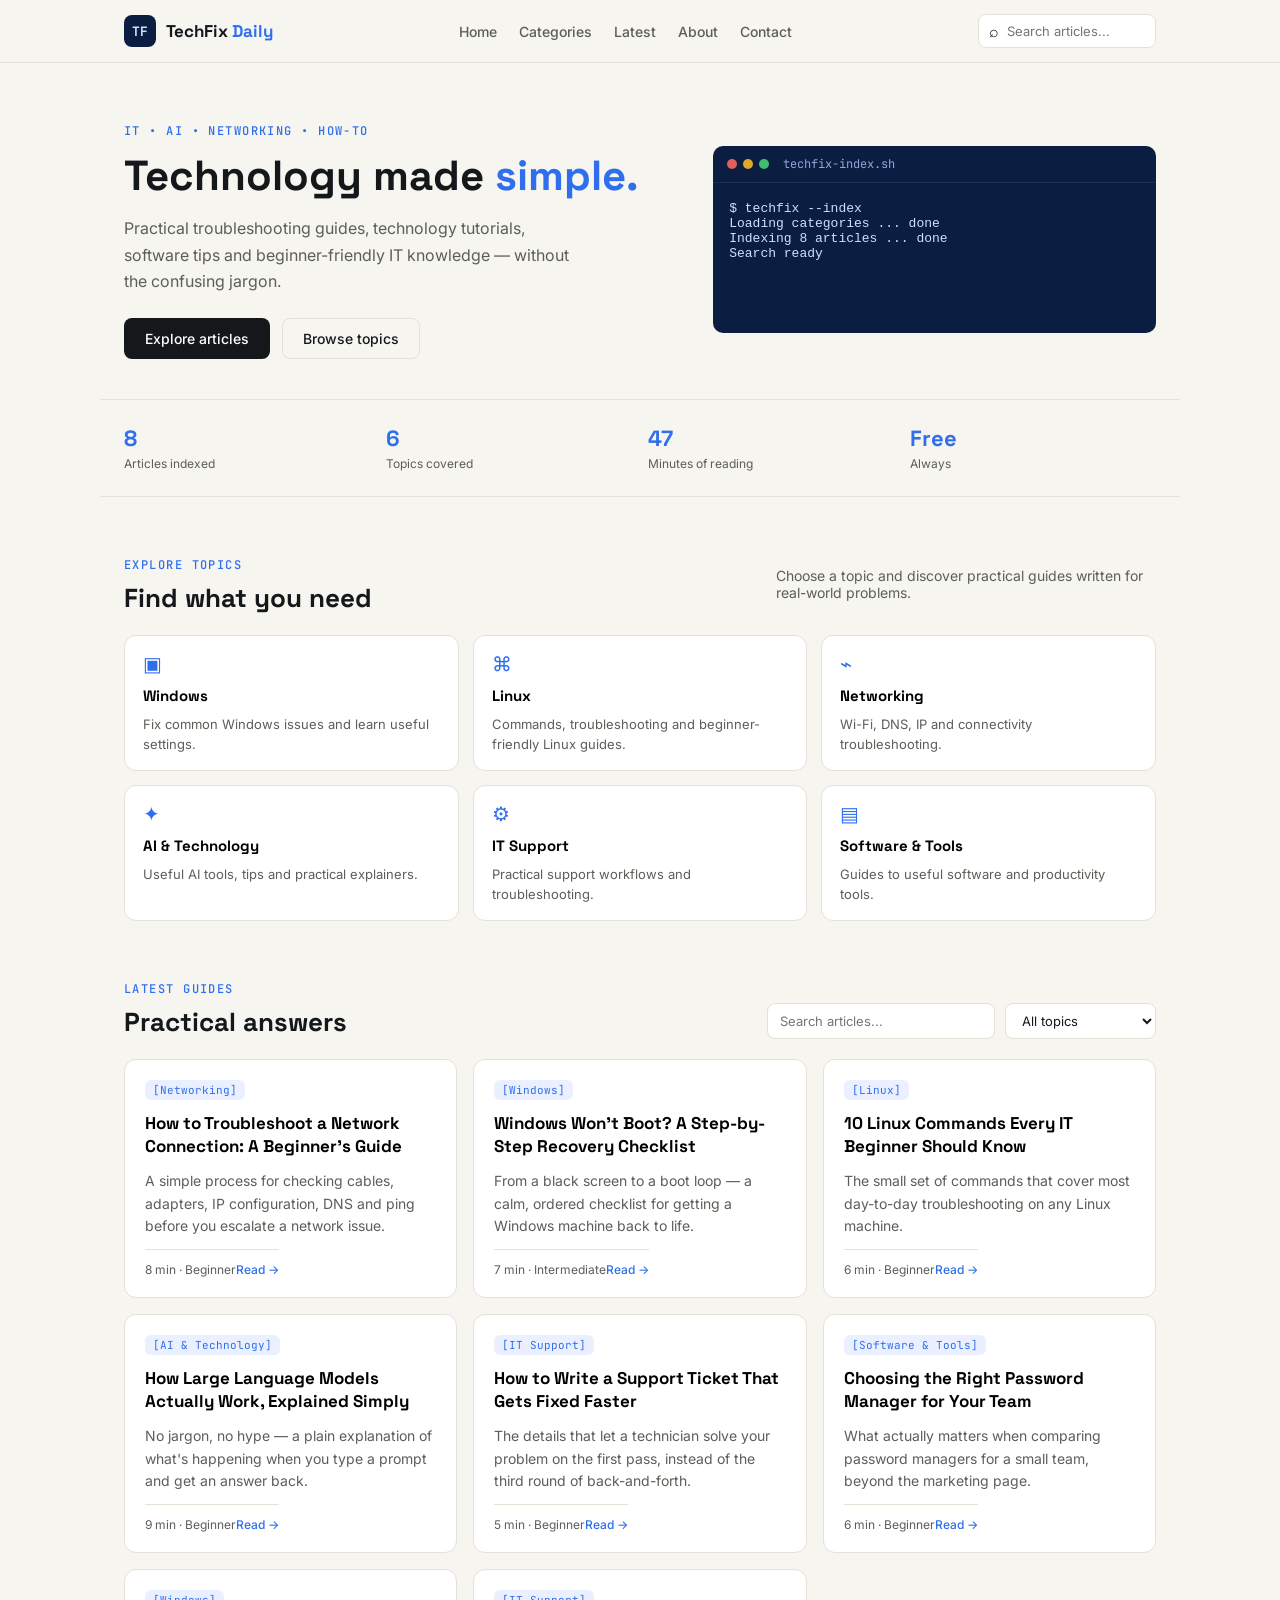
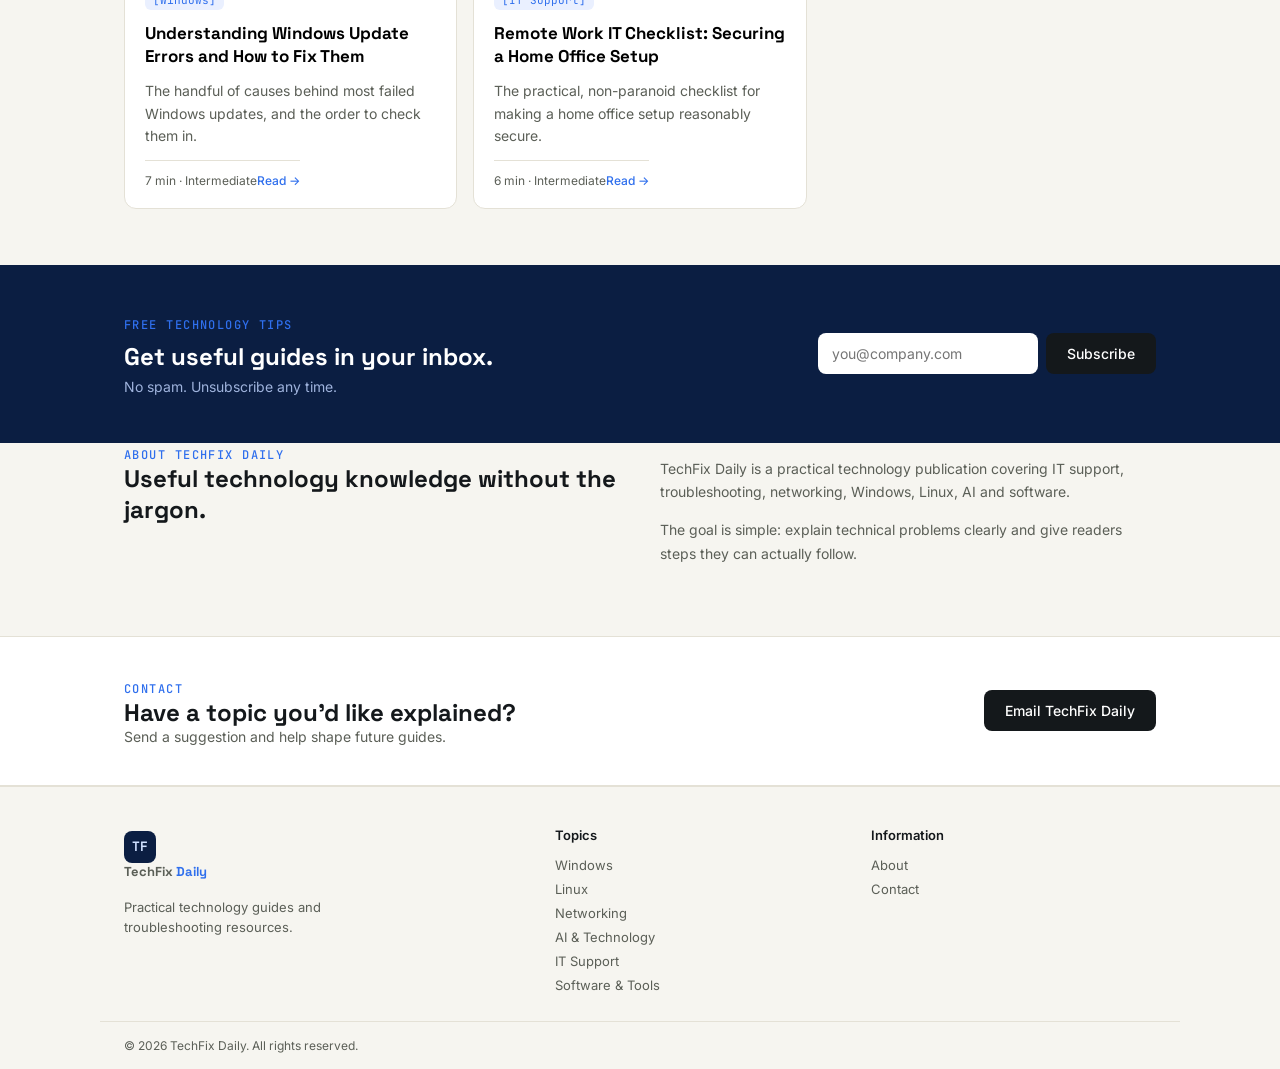
==== index.html @ d3ab6c81 "Update index.html" ====
<!DOCTYPE html>
<html lang="en">
<head>
<meta charset="UTF-8">
<meta name="viewport" content="width=device-width, initial-scale=1.0">
<meta name="description" content="Tech By Umer — practical IT troubleshooting guides, Windows, Linux, networking, AI, software and technology tutorials.">
<meta name="author" content="Umer Tech>
<title>Tech By Umer | Practical Technology Guides</title>
<link rel="preconnect" href="https://fonts.googleapis.com">
<link href="https://fonts.googleapis.com/css2?family=Space+Grotesk:wght@500;700&family=Inter:wght@400;500;600&family=JetBrains+Mono:wght@400;500&display=swap" rel="stylesheet">
<link rel="stylesheet" href="style.css">
</head>
<body>

<header class="site-header">
  <div class="container nav-wrap">
    <a class="logo" href="#" id="logoLink"><span class="logo-mark">TF</span><span>TechFix <b>Daily</b></span></a>
    <button class="menu-btn" id="menuBtn" aria-label="Open menu" aria-expanded="false">☰</button>
    <nav class="nav" id="mainNav" aria-label="Main navigation">
      <a href="#home" class="nav-link" data-target="home">Home</a>
      <a href="#categories" class="nav-link" data-target="categories">Categories</a>
      <a href="#latest" class="nav-link" data-target="latest">Latest</a>
      <a href="#about" class="nav-link" data-target="about">About</a>
      <a href="#contact" class="nav-link" data-target="contact">Contact</a>
    </nav>
    <div class="header-search">
      <span>⌕</span>
      <input type="search" id="headerSearch" placeholder="Search articles...">
    </div>
  </div>
</header>

<main id="homeView">
  <section class="hero" id="home">
    <div class="container hero-grid">
      <div>
        <span class="eyebrow">IT • AI • NETWORKING • HOW-TO</span>
        <h1>Technology made <span>simple.</span></h1>
        <p class="hero-text">Practical troubleshooting guides, technology tutorials, software tips and beginner-friendly IT knowledge — without the confusing jargon.</p>
        <div class="hero-actions">
          <a class="btn primary" href="#latest">Explore articles</a>
          <a class="btn secondary" href="#categories">Browse topics</a>
        </div>
      </div>
      <div class="terminal-card">
        <div class="terminal-top"><i></i><i></i><i></i><span>techfix-index.sh</span></div>
        <pre id="terminalLines"></pre>
      </div>
    </div>
  </section>

  <section class="stats">
    <div class="container stats-grid">
      <div><strong>8</strong><span>Articles indexed</span></div>
      <div><strong>6</strong><span>Topics covered</span></div>
      <div><strong>47</strong><span>Minutes of reading</span></div>
      <div><strong>Free</strong><span>Always</span></div>
    </div>
  </section>

  <section class="section" id="categories">
    <div class="container">
      <div class="section-head">
        <div><span class="eyebrow">EXPLORE TOPICS</span><h2>Find what you need</h2></div>
        <p>Choose a topic and discover practical guides written for real-world problems.</p>
      </div>
      <div class="category-grid" id="categoryGrid"></div>
    </div>
  </section>

  <section class="section" id="latest">
    <div class="container">
      <div class="section-head">
        <div><span class="eyebrow">LATEST GUIDES</span><h2>Practical answers</h2></div>
        <div class="filter-wrap">
          <input id="searchInput" type="search" placeholder="Search articles..." aria-label="Search articles">
          <select id="categoryFilter"><option value="All">All topics</option></select>
        </div>
      </div>
      <div id="articleGrid" class="article-grid"></div>
      <p id="noResults" class="no-results" hidden>No articles match your search.</p>
    </div>
  </section>

  <section class="newsletter">
    <div class="container newsletter-box">
      <div><span class="eyebrow">FREE TECHNOLOGY TIPS</span><h2>Get useful guides in your inbox.</h2><p>No spam. Unsubscribe any time.</p></div>
      <form id="newsletterForm">
        <input type="email" id="newsletterEmail" required placeholder="you@company.com" aria-label="Email address">
        <button class="btn primary" type="submit">Subscribe</button>
      </form>
    </div>
    <p id="newsletterMsg" class="newsletter-msg" hidden></p>
  </section>

  <section class="section about" id="about">
    <div class="container two-col">
      <div><span class="eyebrow">ABOUT TECHFIX DAILY</span><h2>Useful technology knowledge without the jargon.</h2></div>
      <div><p>TechFix Daily is a practical technology publication covering IT support, troubleshooting, networking, Windows, Linux, AI and software.</p><p>The goal is simple: explain technical problems clearly and give readers steps they can actually follow.</p></div>
    </div>
  </section>

  <section class="section contact" id="contact">
    <div class="container contact-card">
      <div><span class="eyebrow">CONTACT</span><h2>Have a topic you'd like explained?</h2><p>Send a suggestion and help shape future guides.</p></div>
      <a class="btn primary" href="mailto:hello@techfixdaily.example">Email TechFix Daily</a>
    </div>
  </section>
</main>

<main id="articleView" hidden>
  <div class="container article-container">
    <button class="back-btn" id="backBtn">← Back to all articles</button>
    <div id="articleContent"></div>
    <div class="related-block">
      <span class="eyebrow">KEEP READING</span>
      <div id="relatedGrid" class="article-grid related-grid"></div>
    </div>
  </div>
</main>

<footer>
  <div class="container footer-grid">
    <div><a class="logo" href="#"><span class="logo-mark">TF</span><span>TechFix <b>Daily</b></span></a><p>Practical technology guides and troubleshooting resources.</p></div>
    <div><h4>Topics</h4><div id="footerCategories"></div></div>
    <div><h4>Information</h4><a href="#about" class="nav-link" data-target="about">About</a><a href="#contact" class="nav-link" data-target="contact">Contact</a></div>
  </div>
  <div class="container copyright">© <span id="year"></span> TechFix Daily. All rights reserved.</div>
</footer>

<script src="articles.js"></script>
<script src="script.js"></script>
</body>
</html>
---- style.css ----
:root {
  --paper: #F6F5F0;
  --panel: #FFFFFF;
  --ink: #14181B;
  --ink-soft: #5B5F57;
  --line: #E4E1D6;
  --accent: #2F6FED;
  --accent-bg: #EAF0FF;
  --accent-deep: #0B1E42;
  --ok: #3FBE72;
}

* { box-sizing: border-box; }
body {
  margin: 0;
  background: var(--paper);
  color: var(--ink);
  font-family: 'Inter', sans-serif;
  -webkit-font-smoothing: antialiased;
}
h1, h2, h3 { font-family: 'Space Grotesk', sans-serif; font-weight: 700; margin: 0; }
a { text-decoration: none; color: inherit; }
button { font-family: inherit; }
.container { max-width: 1080px; margin: 0 auto; padding: 0 24px; }

.eyebrow {
  font-family: 'JetBrains Mono', monospace;
  font-size: 12px;
  letter-spacing: 0.12em;
  color: var(--accent);
  font-weight: 500;
}

.btn {
  display: inline-block;
  border-radius: 8px;
  padding: 11px 20px;
  font-size: 14px;
  font-weight: 500;
  cursor: pointer;
  border: 1px solid transparent;
}
.btn.primary { background: var(--ink); color: #fff; }
.btn.secondary { background: transparent; color: var(--ink); border-color: var(--line); }

/* Header */
.site-header {
  position: sticky; top: 0; z-index: 20;
  background: rgba(246,245,240,0.92);
  backdrop-filter: blur(6px);
  border-bottom: 1px solid var(--line);
}
.nav-wrap { display: flex; align-items: center; justify-content: space-between; padding: 14px 24px; gap: 20px; }
.logo { display: flex; align-items: center; gap: 10px; font-family: 'Space Grotesk', sans-serif; font-weight: 700; font-size: 17px; }
.logo-mark {
  width: 32px; height: 32px; border-radius: 8px;
  background: var(--accent-deep); color: #CFE0FF;
  display: flex; align-items: center; justify-content: center;
  font-family: 'JetBrains Mono', monospace; font-size: 13px;
}
.logo b { color: var(--accent); }
.nav { display: flex; gap: 22px; }
.nav a { font-size: 14px; color: var(--ink-soft); font-weight: 500; }
.menu-btn { display: none; background: none; border: none; font-size: 20px; cursor: pointer; }
.header-search { display: flex; align-items: center; gap: 6px; background: var(--panel); border: 1px solid var(--line); border-radius: 8px; padding: 6px 10px; }
.header-search input { border: none; outline: none; background: transparent; font-size: 13px; width: 140px; font-family: inherit; }

/* Hero */
.hero { padding: 56px 0 40px; }
.hero-grid { display: grid; grid-template-columns: 1.1fr 0.9fr; gap: 48px; align-items: center; }
.hero h1 { font-size: 42px; line-height: 1.1; margin: 14px 0 16px; }
.hero h1 span { color: var(--accent); }
.hero-text { font-size: 16px; color: var(--ink-soft); line-height: 1.65; margin-bottom: 24px; max-width: 460px; }
.hero-actions { display: flex; gap: 12px; }

.terminal-card { background: var(--accent-deep); border-radius: 10px; overflow: hidden; font-family: 'JetBrains Mono', monospace; font-size: 13px; color: #CFE0FF; }
.terminal-top { display: flex; align-items: center; gap: 6px; padding: 10px 14px; border-bottom: 1px solid rgba(255,255,255,0.08); }
.terminal-top i { width: 10px; height: 10px; border-radius: 50%; display: inline-block; }
.terminal-top i:nth-child(1) { background: #E0605A; }
.terminal-top i:nth-child(2) { background: #E0A62A; }
.terminal-top i:nth-child(3) { background: #3FBE72; }
.terminal-top span { margin-left: 8px; font-size: 12px; color: #8FA6D6; }
.terminal-card pre { margin: 0; padding: 18px 16px; min-height: 150px; white-space: pre-wrap; }

/* Stats */
.stats { padding: 0 0 56px; }
.stats-grid { display: grid; grid-template-columns: repeat(4, 1fr); gap: 16px; border-top: 1px solid var(--line); border-bottom: 1px solid var(--line); padding: 24px; }
.stats-grid strong { display: block; font-family: 'Space Grotesk', sans-serif; font-weight: 700; font-size: 22px; color: var(--accent); }
.stats-grid span { font-size: 12px; color: var(--ink-soft); }

/* Sections */
.section { padding: 0 0 56px; }
.section-head { display: flex; justify-content: space-between; align-items: flex-end; flex-wrap: wrap; gap: 16px; margin-bottom: 20px; }
.section-head h2 { font-size: 26px; margin-top: 8px; }
.section-head p { color: var(--ink-soft); font-size: 14px; max-width: 380px; }

/* Categories */
.category-grid { display: grid; grid-template-columns: repeat(3, 1fr); gap: 14px; }
.category {
  text-align: left; background: var(--panel); border: 1px solid var(--line); border-radius: 12px;
  padding: 16px 18px; cursor: pointer; display: flex; flex-direction: column; gap: 10px;
  transition: border-color .15s ease, background .15s ease;
}
.category > span { font-size: 20px; color: var(--accent); }
.category h3 { font-size: 15px; }
.category p { font-size: 13px; color: var(--ink-soft); line-height: 1.5; margin: 0; }
.category.active { background: var(--accent-bg); border-color: var(--accent); }

/* Filter bar */
.filter-wrap { display: flex; gap: 10px; flex-wrap: wrap; }
.filter-wrap input, .filter-wrap select {
  border: 1px solid var(--line); border-radius: 8px; padding: 8px 12px; font-size: 13px;
  background: var(--panel); color: var(--ink); font-family: inherit;
}

/* Article grid + card */
.article-grid { display: grid; grid-template-columns: repeat(3, 1fr); gap: 16px; }
.article-card {
  text-align: left; background: var(--panel); border: 1px solid var(--line); border-radius: 12px;
  padding: 20px; cursor: pointer; display: flex; flex-direction: column; gap: 12px; height: 100%;
}
.article-card .tag {
  font-family: 'JetBrains Mono', monospace; font-size: 11px; color: var(--accent);
  background: var(--accent-bg); padding: 3px 8px; border-radius: 6px; width: fit-content;
}
.article-card h3 { font-size: 17px; line-height: 1.35; }
.article-card p { font-size: 14px; color: var(--ink-soft); line-height: 1.6; margin: 0; flex-grow: 1; }
.article-meta {
  display: flex; align-items: center; justify-content: space-between; font-size: 12px;
  color: var(--ink-soft); border-top: 1px solid var(--line); padding-top: 12px;
}
.article-card .read-link { color: var(--accent); font-weight: 500; }
.no-results { color: var(--ink-soft); font-size: 14px; padding: 24px 0; }

/* Newsletter */
.newsletter { background: var(--accent-deep); padding: 48px 24px; }
.newsletter-box { display: flex; justify-content: space-between; align-items: center; flex-wrap: wrap; gap: 24px; max-width: 1080px; margin: 0 auto; }
.newsletter-box h2 { color: #fff; font-size: 24px; margin: 8px 0 6px; }
.newsletter-box p { color: #9FB3DC; font-size: 14px; margin: 0; }
.newsletter-box form { display: flex; gap: 8px; }
.newsletter-box input { border: none; border-radius: 8px; padding: 11px 14px; font-size: 14px; width: 220px; font-family: inherit; }
.newsletter-msg { max-width: 1080px; margin: 12px auto 0; padding: 0 24px; color: #9FE1CB; font-size: 12px; text-align: right; }

/* About / contact */
.two-col { display: grid; grid-template-columns: 1fr 1fr; gap: 40px; }
.two-col p { font-size: 14px; color: var(--ink-soft); line-height: 1.7; }
.contact { background: var(--panel); border-top: 1px solid var(--line); border-bottom: 1px solid var(--line); padding: 40px 0; }
.contact-card { display: flex; justify-content: space-between; align-items: center; flex-wrap: wrap; gap: 20px; }
.contact-card p { font-size: 14px; color: var(--ink-soft); margin: 0; }

/* Article detail view */
.article-container { max-width: 760px; padding: 40px 24px 80px; }
.back-btn { background: none; border: none; cursor: pointer; color: var(--ink-soft); font-size: 13px; margin-bottom: 24px; }
#articleContent h1 { font-size: 32px; line-height: 1.25; margin: 16px 0 12px; }
.detail-meta { margin-bottom: 32px; padding-bottom: 24px; border-bottom: 1px solid var(--line); border-top: none; justify-content: flex-start; }
.body-section { margin-bottom: 26px; }
.body-section h2 { font-size: 19px; margin-bottom: 10px; }
.body-section p { font-size: 15.5px; line-height: 1.75; color: #2C302B; margin: 0; }
.related-block { margin-top: 40px; padding-top: 24px; border-top: 1px solid var(--line); }
.related-grid { margin-top: 14px; grid-template-columns: 1fr 1fr; }

/* Footer */
footer { border-top: 1px solid var(--line); }
.footer-grid { display: grid; grid-template-columns: 1.4fr 1fr 1fr; gap: 32px; padding: 40px 24px 24px; }
.footer-grid h4 { font-size: 13px; font-weight: 600; margin: 0 0 10px; }
.footer-grid p { font-size: 13px; color: var(--ink-soft); max-width: 260px; line-height: 1.6; }
.footer-grid > div { display: flex; flex-direction: column; }
.footer-grid a { display: block; font-size: 13px; color: var(--ink-soft); padding: 4px 0; }
.copyright { padding: 16px 24px; border-top: 1px solid var(--line); font-size: 12px; color: var(--ink-soft); }

/* Mobile */
@media (max-width: 760px) {
  .menu-btn { display: block; }
  .header-search { display: none; }
  .nav { display: none; flex-direction: column; gap: 0; position: absolute; top: 100%; left: 0; right: 0; background: var(--panel); border-bottom: 1px solid var(--line); padding: 10px 24px; }
  .nav.open { display: flex; }
  .nav a { padding: 10px 0; border-bottom: 1px solid var(--line); }
  .hero-grid { grid-template-columns: 1fr; }
  .stats-grid { grid-template-columns: repeat(2, 1fr); }
  .category-grid { grid-template-columns: 1fr; }
  .article-grid { grid-template-columns: 1fr; }
  .related-grid { grid-template-columns: 1fr; }
  .two-col { grid-template-columns: 1fr; }
  .footer-grid { grid-template-columns: 1fr; }
}
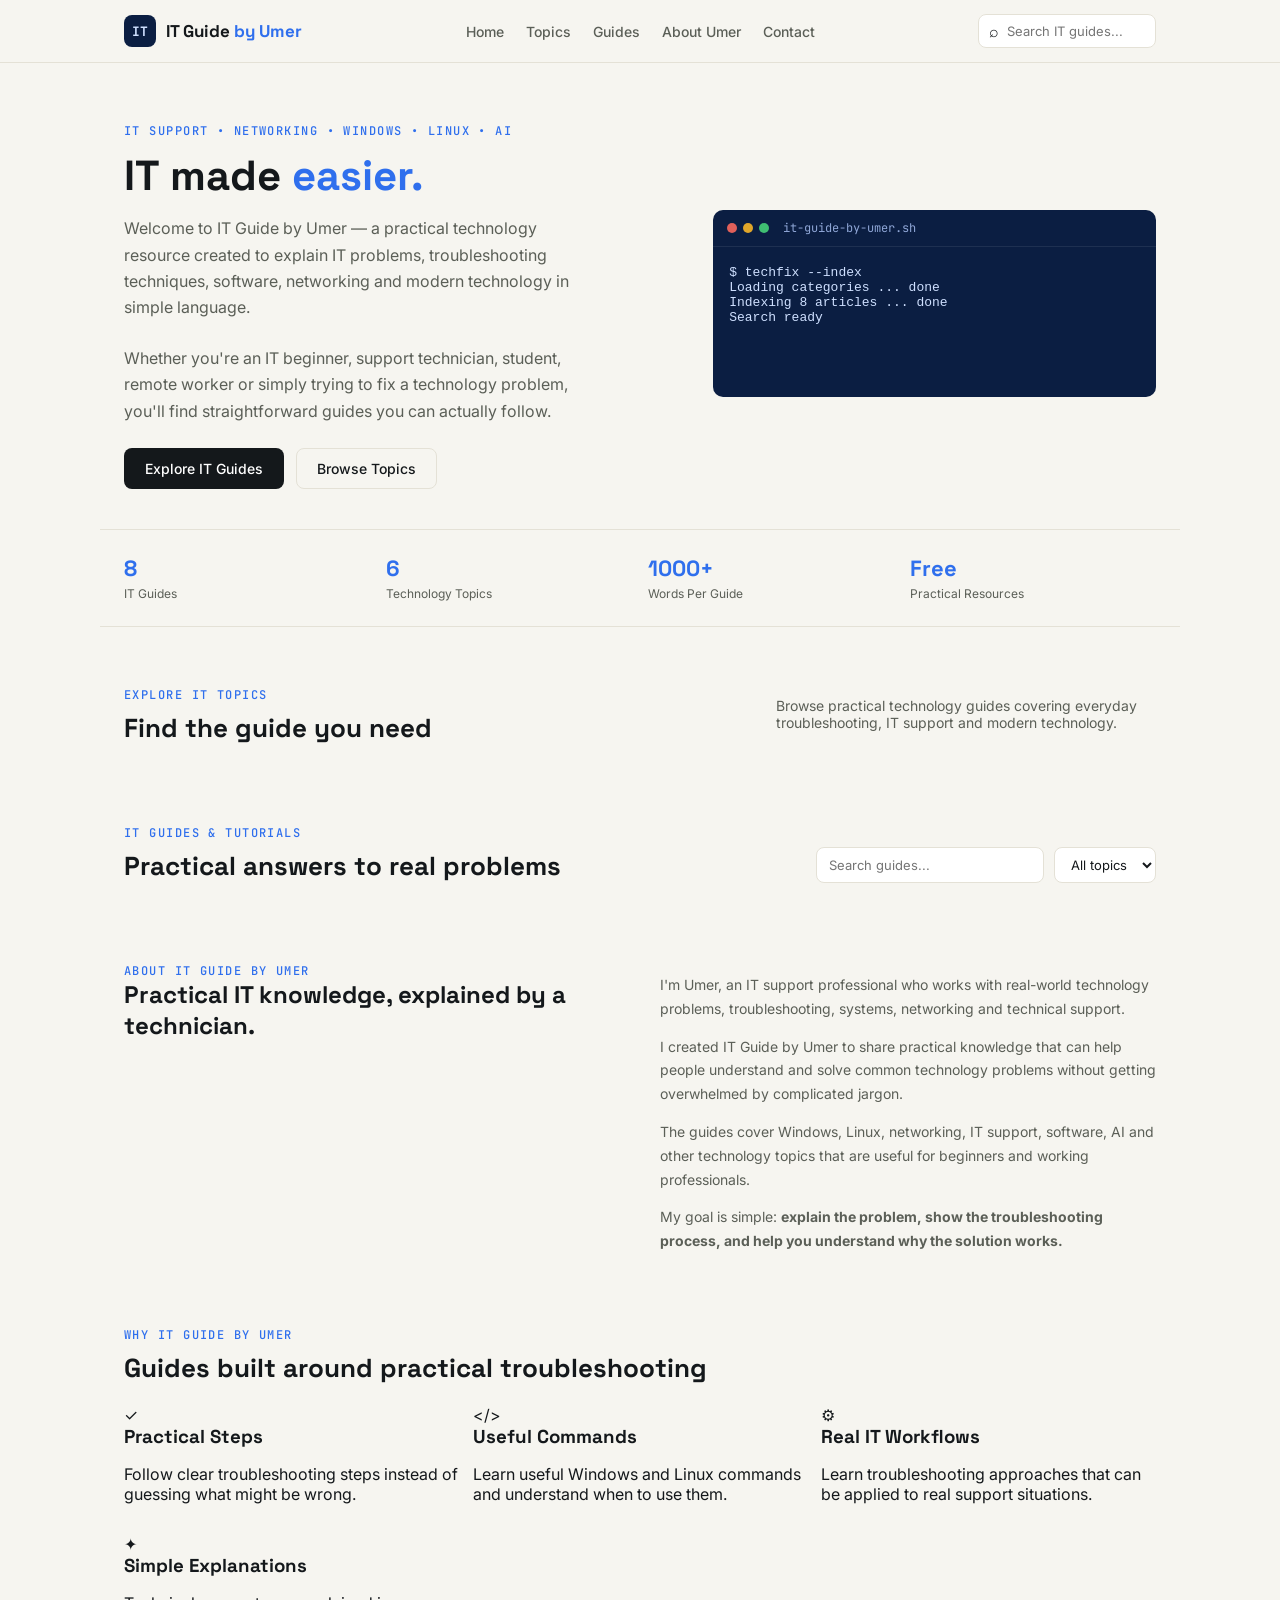
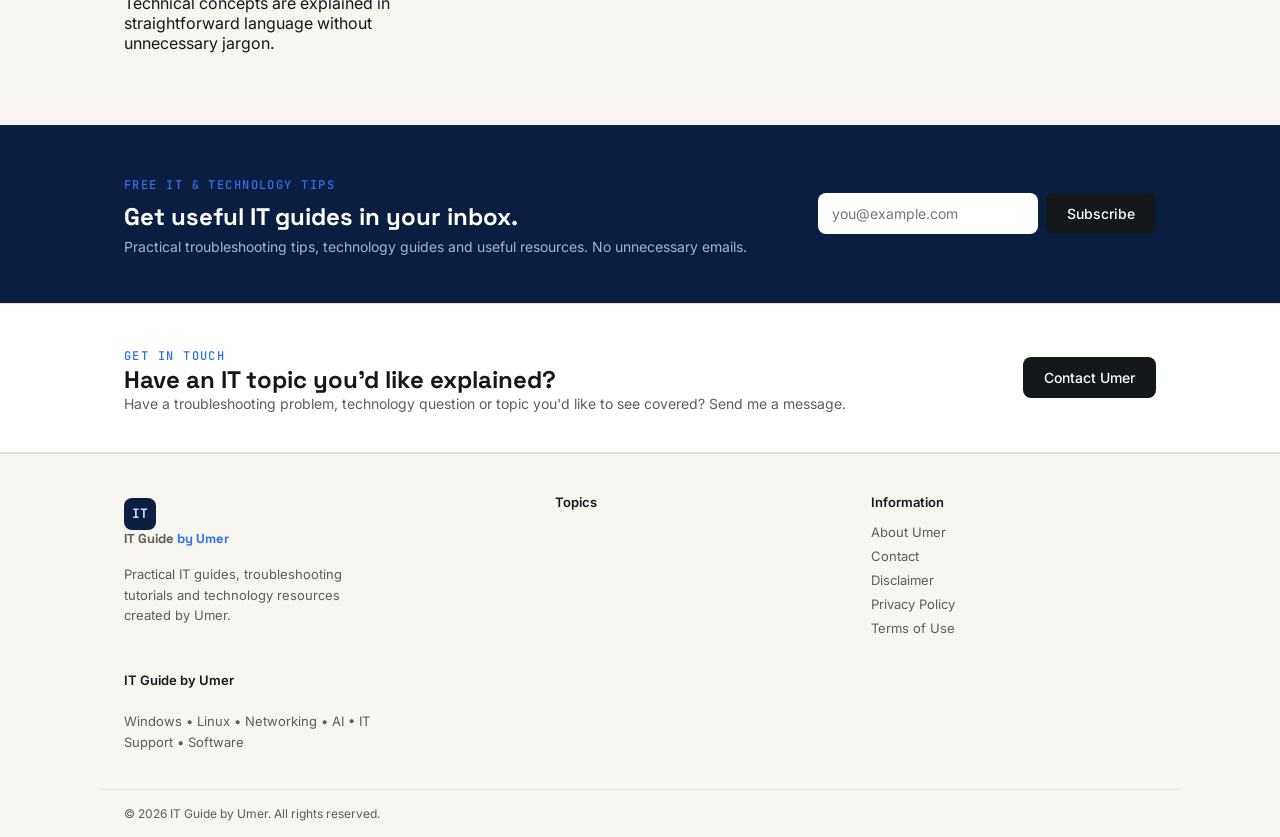
==== commit c3220382: "Update index.html" ====
--- a/index.html
+++ b/index.html
@@ -1,134 +1,809 @@
 <!DOCTYPE html>
 <html lang="en">
 <head>
-<meta charset="UTF-8">
-<meta name="viewport" content="width=device-width, initial-scale=1.0">
-<meta name="description" content="Tech By Umer — practical IT troubleshooting guides, Windows, Linux, networking, AI, software and technology tutorials.">
-<meta name="author" content="Umer Tech>
-<title>Tech By Umer | Practical Technology Guides</title>
-<link rel="preconnect" href="https://fonts.googleapis.com">
-<link href="https://fonts.googleapis.com/css2?family=Space+Grotesk:wght@500;700&family=Inter:wght@400;500;600&family=JetBrains+Mono:wght@400;500&display=swap" rel="stylesheet">
-<link rel="stylesheet" href="style.css">
+  <meta charset="UTF-8">
+  <meta name="viewport" content="width=device-width, initial-scale=1.0">
+
+  <meta
+    name="description"
+    content="IT Guide by Umer — practical IT troubleshooting guides, Windows, Linux, networking, AI, software and technology tutorials explained simply."
+  >
+
+  <meta
+    name="keywords"
+    content="IT support, Windows troubleshooting, Linux guides, networking, DNS, Wi-Fi, AI, technology, software tutorials, IT guides"
+  >
+
+  <meta name="author" content="Umer">
+
+  <meta name="robots" content="index, follow">
+
+  <meta property="og:title" content="IT Guide by Umer | Practical IT & Technology Guides">
+  <meta
+    property="og:description"
+    content="Practical IT troubleshooting, technology tutorials, networking guides, Windows, Linux and AI explained simply."
+  >
+  <meta property="og:type" content="website">
+
+  <title>IT Guide by Umer | Practical IT & Technology Guides</title>
+
+  <!-- Google Fonts -->
+  <link rel="preconnect" href="https://fonts.googleapis.com">
+  <link rel="preconnect" href="https://fonts.gstatic.com" crossorigin>
+
+  <link
+    href="https://fonts.googleapis.com/css2?family=Space+Grotesk:wght@500;600;700&family=Inter:wght@400;500;600;700&family=JetBrains+Mono:wght@400;500&display=swap"
+    rel="stylesheet"
+  >
+
+  <!-- Main stylesheet -->
+  <link rel="stylesheet" href="style.css">
 </head>
+
 <body>
 
-<header class="site-header">
-  <div class="container nav-wrap">
-    <a class="logo" href="#" id="logoLink"><span class="logo-mark">TF</span><span>TechFix <b>Daily</b></span></a>
-    <button class="menu-btn" id="menuBtn" aria-label="Open menu" aria-expanded="false">☰</button>
-    <nav class="nav" id="mainNav" aria-label="Main navigation">
-      <a href="#home" class="nav-link" data-target="home">Home</a>
-      <a href="#categories" class="nav-link" data-target="categories">Categories</a>
-      <a href="#latest" class="nav-link" data-target="latest">Latest</a>
-      <a href="#about" class="nav-link" data-target="about">About</a>
-      <a href="#contact" class="nav-link" data-target="contact">Contact</a>
-    </nav>
-    <div class="header-search">
-      <span>⌕</span>
-      <input type="search" id="headerSearch" placeholder="Search articles...">
+  <!-- ==============================
+       HEADER
+  =============================== -->
+
+  <header class="site-header">
+
+    <div class="container nav-wrap">
+
+      <a
+        class="logo"
+        href="#home"
+        id="logoLink"
+        aria-label="IT Guide by Umer Home"
+      >
+        <span class="logo-mark">IT</span>
+
+        <span>
+          IT Guide <b>by Umer</b>
+        </span>
+      </a>
+
+      <button
+        class="menu-btn"
+        id="menuBtn"
+        type="button"
+        aria-label="Open navigation menu"
+        aria-expanded="false"
+      >
+        ☰
+      </button>
+
+      <nav
+        class="nav"
+        id="mainNav"
+        aria-label="Main navigation"
+      >
+
+        <a
+          href="#home"
+          class="nav-link"
+          data-target="home"
+        >
+          Home
+        </a>
+
+        <a
+          href="#categories"
+          class="nav-link"
+          data-target="categories"
+        >
+          Topics
+        </a>
+
+        <a
+          href="#latest"
+          class="nav-link"
+          data-target="latest"
+        >
+          Guides
+        </a>
+
+        <a
+          href="#about"
+          class="nav-link"
+          data-target="about"
+        >
+          About Umer
+        </a>
+
+        <a
+          href="#contact"
+          class="nav-link"
+          data-target="contact"
+        >
+          Contact
+        </a>
+
+      </nav>
+
+      <div class="header-search">
+
+        <span aria-hidden="true">⌕</span>
+
+        <input
+          type="search"
+          id="headerSearch"
+          placeholder="Search IT guides..."
+          aria-label="Search IT guides"
+        >
+
+      </div>
+
     </div>
-  </div>
-</header>
-
-<main id="homeView">
-  <section class="hero" id="home">
-    <div class="container hero-grid">
+
+  </header>
+
+
+  <!-- ==============================
+       MAIN WEBSITE
+  =============================== -->
+
+  <main id="homeView">
+
+    <!-- HERO -->
+
+    <section
+      class="hero"
+      id="home"
+    >
+
+      <div class="container hero-grid">
+
+        <div class="hero-content">
+
+          <span class="eyebrow">
+            IT SUPPORT • NETWORKING • WINDOWS • LINUX • AI
+          </span>
+
+          <h1>
+            IT made
+            <span>easier.</span>
+          </h1>
+
+          <p class="hero-text">
+            Welcome to IT Guide by Umer — a practical technology resource
+            created to explain IT problems, troubleshooting techniques,
+            software, networking and modern technology in simple language.
+          </p>
+
+          <p class="hero-text">
+            Whether you're an IT beginner, support technician, student,
+            remote worker or simply trying to fix a technology problem,
+            you'll find straightforward guides you can actually follow.
+          </p>
+
+          <div class="hero-actions">
+
+            <a
+              class="btn primary"
+              href="#latest"
+            >
+              Explore IT Guides
+            </a>
+
+            <a
+              class="btn secondary"
+              href="#categories"
+            >
+              Browse Topics
+            </a>
+
+          </div>
+
+        </div>
+
+
+        <!-- TERMINAL CARD -->
+
+        <div class="terminal-card">
+
+          <div class="terminal-top">
+
+            <i></i>
+            <i></i>
+            <i></i>
+
+            <span>it-guide-by-umer.sh</span>
+
+          </div>
+
+          <pre id="terminalLines"></pre>
+
+        </div>
+
+      </div>
+
+    </section>
+
+
+    <!-- ==============================
+         STATS
+    =============================== -->
+
+    <section class="stats">
+
+      <div class="container stats-grid">
+
+        <div>
+          <strong id="articleCount">8</strong>
+          <span>IT Guides</span>
+        </div>
+
+        <div>
+          <strong>6</strong>
+          <span>Technology Topics</span>
+        </div>
+
+        <div>
+          <strong>1000+</strong>
+          <span>Words Per Guide</span>
+        </div>
+
+        <div>
+          <strong>Free</strong>
+          <span>Practical Resources</span>
+        </div>
+
+      </div>
+
+    </section>
+
+
+    <!-- ==============================
+         CATEGORIES
+    =============================== -->
+
+    <section
+      class="section"
+      id="categories"
+    >
+
+      <div class="container">
+
+        <div class="section-head">
+
+          <div>
+
+            <span class="eyebrow">
+              EXPLORE IT TOPICS
+            </span>
+
+            <h2>
+              Find the guide you need
+            </h2>
+
+          </div>
+
+          <p>
+            Browse practical technology guides covering everyday
+            troubleshooting, IT support and modern technology.
+          </p>
+
+        </div>
+
+        <div
+          class="category-grid"
+          id="categoryGrid"
+        ></div>
+
+      </div>
+
+    </section>
+
+
+    <!-- ==============================
+         LATEST GUIDES
+    =============================== -->
+
+    <section
+      class="section"
+      id="latest"
+    >
+
+      <div class="container">
+
+        <div class="section-head">
+
+          <div>
+
+            <span class="eyebrow">
+              IT GUIDES & TUTORIALS
+            </span>
+
+            <h2>
+              Practical answers to real problems
+            </h2>
+
+          </div>
+
+
+          <div class="filter-wrap">
+
+            <input
+              id="searchInput"
+              type="search"
+              placeholder="Search guides..."
+              aria-label="Search guides"
+            >
+
+            <select
+              id="categoryFilter"
+              aria-label="Filter by topic"
+            >
+
+              <option value="All">
+                All topics
+              </option>
+
+            </select>
+
+          </div>
+
+        </div>
+
+
+        <div
+          id="articleGrid"
+          class="article-grid"
+        ></div>
+
+
+        <p
+          id="noResults"
+          class="no-results"
+          hidden
+        >
+          No guides match your search. Try another keyword or topic.
+        </p>
+
+      </div>
+
+    </section>
+
+
+    <!-- ==============================
+         ABOUT THE AUTHOR
+    =============================== -->
+
+    <section
+      class="section about"
+      id="about"
+    >
+
+      <div class="container two-col">
+
+        <div>
+
+          <span class="eyebrow">
+            ABOUT IT GUIDE BY UMER
+          </span>
+
+          <h2>
+            Practical IT knowledge, explained by a technician.
+          </h2>
+
+        </div>
+
+
+        <div>
+
+          <p>
+            I'm Umer, an IT support professional who works with
+            real-world technology problems, troubleshooting,
+            systems, networking and technical support.
+          </p>
+
+          <p>
+            I created IT Guide by Umer to share practical knowledge
+            that can help people understand and solve common technology
+            problems without getting overwhelmed by complicated jargon.
+          </p>
+
+          <p>
+            The guides cover Windows, Linux, networking, IT support,
+            software, AI and other technology topics that are useful
+            for beginners and working professionals.
+          </p>
+
+          <p>
+            My goal is simple:
+            <strong>
+              explain the problem, show the troubleshooting process,
+              and help you understand why the solution works.
+            </strong>
+          </p>
+
+        </div>
+
+      </div>
+
+    </section>
+
+
+    <!-- ==============================
+         WHY THIS WEBSITE
+    =============================== -->
+
+    <section class="section">
+
+      <div class="container">
+
+        <div class="section-head">
+
+          <div>
+
+            <span class="eyebrow">
+              WHY IT GUIDE BY UMER
+            </span>
+
+            <h2>
+              Guides built around practical troubleshooting
+            </h2>
+
+          </div>
+
+        </div>
+
+
+        <div class="category-grid">
+
+          <article class="category-card">
+
+            <div class="category-icon">
+              ✓
+            </div>
+
+            <h3>
+              Practical Steps
+            </h3>
+
+            <p>
+              Follow clear troubleshooting steps instead of
+              guessing what might be wrong.
+            </p>
+
+          </article>
+
+
+          <article class="category-card">
+
+            <div class="category-icon">
+              &lt;/&gt;
+            </div>
+
+            <h3>
+              Useful Commands
+            </h3>
+
+            <p>
+              Learn useful Windows and Linux commands and
+              understand when to use them.
+            </p>
+
+          </article>
+
+
+          <article class="category-card">
+
+            <div class="category-icon">
+              ⚙
+            </div>
+
+            <h3>
+              Real IT Workflows
+            </h3>
+
+            <p>
+              Learn troubleshooting approaches that can be
+              applied to real support situations.
+            </p>
+
+          </article>
+
+
+          <article class="category-card">
+
+            <div class="category-icon">
+              ✦
+            </div>
+
+            <h3>
+              Simple Explanations
+            </h3>
+
+            <p>
+              Technical concepts are explained in straightforward
+              language without unnecessary jargon.
+            </p>
+
+          </article>
+
+        </div>
+
+      </div>
+
+    </section>
+
+
+    <!-- ==============================
+         NEWSLETTER
+    =============================== -->
+
+    <section class="newsletter">
+
+      <div class="container newsletter-box">
+
+        <div>
+
+          <span class="eyebrow">
+            FREE IT & TECHNOLOGY TIPS
+          </span>
+
+          <h2>
+            Get useful IT guides in your inbox.
+          </h2>
+
+          <p>
+            Practical troubleshooting tips, technology guides
+            and useful resources. No unnecessary emails.
+          </p>
+
+        </div>
+
+
+        <form id="newsletterForm">
+
+          <input
+            type="email"
+            id="newsletterEmail"
+            required
+            placeholder="you@example.com"
+            aria-label="Email address"
+          >
+
+          <button
+            class="btn primary"
+            type="submit"
+          >
+            Subscribe
+          </button>
+
+        </form>
+
+      </div>
+
+
+      <p
+        id="newsletterMsg"
+        class="newsletter-msg"
+        hidden
+      ></p>
+
+    </section>
+
+
+    <!-- ==============================
+         CONTACT
+    =============================== -->
+
+    <section
+      class="section contact"
+      id="contact"
+    >
+
+      <div class="container contact-card">
+
+        <div>
+
+          <span class="eyebrow">
+            GET IN TOUCH
+          </span>
+
+          <h2>
+            Have an IT topic you'd like explained?
+          </h2>
+
+          <p>
+            Have a troubleshooting problem, technology question
+            or topic you'd like to see covered?
+            Send me a message.
+          </p>
+
+        </div>
+
+
+        <a
+          class="btn primary"
+          href="mailto:hello@itguidebyumer.com"
+        >
+          Contact Umer
+        </a>
+
+      </div>
+
+    </section>
+
+  </main>
+
+
+  <!-- ==============================
+       INDIVIDUAL ARTICLE VIEW
+  =============================== -->
+
+  <main
+    id="articleView"
+    hidden
+  >
+
+    <div class="container article-container">
+
+      <button
+        class="back-btn"
+        id="backBtn"
+        type="button"
+      >
+        ← Back to IT Guides
+      </button>
+
+
+      <div
+        id="articleContent"
+      ></div>
+
+
+      <div class="related-block">
+
+        <span class="eyebrow">
+          KEEP LEARNING
+        </span>
+
+        <h2>
+          Related IT Guides
+        </h2>
+
+        <div
+          id="relatedGrid"
+          class="article-grid related-grid"
+        ></div>
+
+      </div>
+
+    </div>
+
+  </main>
+
+
+  <!-- ==============================
+       FOOTER
+  =============================== -->
+
+  <footer>
+
+    <div class="container footer-grid">
+
+
+      <!-- BRAND -->
+
       <div>
-        <span class="eyebrow">IT • AI • NETWORKING • HOW-TO</span>
-        <h1>Technology made <span>simple.</span></h1>
-        <p class="hero-text">Practical troubleshooting guides, technology tutorials, software tips and beginner-friendly IT knowledge — without the confusing jargon.</p>
-        <div class="hero-actions">
-          <a class="btn primary" href="#latest">Explore articles</a>
-          <a class="btn secondary" href="#categories">Browse topics</a>
-        </div>
-      </div>
-      <div class="terminal-card">
-        <div class="terminal-top"><i></i><i></i><i></i><span>techfix-index.sh</span></div>
-        <pre id="terminalLines"></pre>
-      </div>
+
+        <a
+          class="logo"
+          href="#home"
+          aria-label="IT Guide by Umer"
+        >
+
+          <span class="logo-mark">
+            IT
+          </span>
+
+          <span>
+            IT Guide <b>by Umer</b>
+          </span>
+
+        </a>
+
+        <p>
+          Practical IT guides, troubleshooting tutorials
+          and technology resources created by Umer.
+        </p>
+
+      </div>
+
+
+      <!-- TOPICS -->
+
+      <div>
+
+        <h4>
+          Topics
+        </h4>
+
+        <div
+          id="footerCategories"
+        ></div>
+
+      </div>
+
+
+      <!-- INFORMATION -->
+
+      <div>
+
+        <h4>
+          Information
+        </h4>
+
+        <a
+          href="#about"
+          class="nav-link"
+          data-target="about"
+        >
+          About Umer
+        </a>
+
+        <a
+          href="#contact"
+          class="nav-link"
+          data-target="contact"
+        >
+          Contact
+        </a>
+
+        <a href="disclaimer.html">
+          Disclaimer
+        </a>
+
+        <a href="privacy-policy.html">
+          Privacy Policy
+        </a>
+
+        <a href="terms.html">
+          Terms of Use
+        </a>
+
+      </div>
+
+
+      <!-- QUICK DESCRIPTION -->
+
+      <div>
+
+        <h4>
+          IT Guide by Umer
+        </h4>
+
+        <p>
+          Windows • Linux • Networking • AI •
+          IT Support • Software
+        </p>
+
+      </div>
+
     </div>
-  </section>
-
-  <section class="stats">
-    <div class="container stats-grid">
-      <div><strong>8</strong><span>Articles indexed</span></div>
-      <div><strong>6</strong><span>Topics covered</span></div>
-      <div><strong>47</strong><span>Minutes of reading</span></div>
-      <div><strong>Free</strong><span>Always</span></div>
+
+
+    <div class="container copyright">
+
+      © <span id="year"></span>
+      IT Guide by Umer.
+      All rights reserved.
+
     </div>
-  </section>
-
-  <section class="section" id="categories">
-    <div class="container">
-      <div class="section-head">
-        <div><span class="eyebrow">EXPLORE TOPICS</span><h2>Find what you need</h2></div>
-        <p>Choose a topic and discover practical guides written for real-world problems.</p>
-      </div>
-      <div class="category-grid" id="categoryGrid"></div>
-    </div>
-  </section>
-
-  <section class="section" id="latest">
-    <div class="container">
-      <div class="section-head">
-        <div><span class="eyebrow">LATEST GUIDES</span><h2>Practical answers</h2></div>
-        <div class="filter-wrap">
-          <input id="searchInput" type="search" placeholder="Search articles..." aria-label="Search articles">
-          <select id="categoryFilter"><option value="All">All topics</option></select>
-        </div>
-      </div>
-      <div id="articleGrid" class="article-grid"></div>
-      <p id="noResults" class="no-results" hidden>No articles match your search.</p>
-    </div>
-  </section>
-
-  <section class="newsletter">
-    <div class="container newsletter-box">
-      <div><span class="eyebrow">FREE TECHNOLOGY TIPS</span><h2>Get useful guides in your inbox.</h2><p>No spam. Unsubscribe any time.</p></div>
-      <form id="newsletterForm">
-        <input type="email" id="newsletterEmail" required placeholder="you@company.com" aria-label="Email address">
-        <button class="btn primary" type="submit">Subscribe</button>
-      </form>
-    </div>
-    <p id="newsletterMsg" class="newsletter-msg" hidden></p>
-  </section>
-
-  <section class="section about" id="about">
-    <div class="container two-col">
-      <div><span class="eyebrow">ABOUT TECHFIX DAILY</span><h2>Useful technology knowledge without the jargon.</h2></div>
-      <div><p>TechFix Daily is a practical technology publication covering IT support, troubleshooting, networking, Windows, Linux, AI and software.</p><p>The goal is simple: explain technical problems clearly and give readers steps they can actually follow.</p></div>
-    </div>
-  </section>
-
-  <section class="section contact" id="contact">
-    <div class="container contact-card">
-      <div><span class="eyebrow">CONTACT</span><h2>Have a topic you'd like explained?</h2><p>Send a suggestion and help shape future guides.</p></div>
-      <a class="btn primary" href="mailto:hello@techfixdaily.example">Email TechFix Daily</a>
-    </div>
-  </section>
-</main>
-
-<main id="articleView" hidden>
-  <div class="container article-container">
-    <button class="back-btn" id="backBtn">← Back to all articles</button>
-    <div id="articleContent"></div>
-    <div class="related-block">
-      <span class="eyebrow">KEEP READING</span>
-      <div id="relatedGrid" class="article-grid related-grid"></div>
-    </div>
-  </div>
-</main>
-
-<footer>
-  <div class="container footer-grid">
-    <div><a class="logo" href="#"><span class="logo-mark">TF</span><span>TechFix <b>Daily</b></span></a><p>Practical technology guides and troubleshooting resources.</p></div>
-    <div><h4>Topics</h4><div id="footerCategories"></div></div>
-    <div><h4>Information</h4><a href="#about" class="nav-link" data-target="about">About</a><a href="#contact" class="nav-link" data-target="contact">Contact</a></div>
-  </div>
-  <div class="container copyright">© <span id="year"></span> TechFix Daily. All rights reserved.</div>
-</footer>
-
-<script src="articles.js"></script>
-<script src="script.js"></script>
+
+  </footer>
+
+
+  <!-- ==============================
+       JAVASCRIPT
+  =============================== -->
+
+  <script src="articles.js"></script>
+  <script src="script.js"></script>
+
 </body>
 </html>
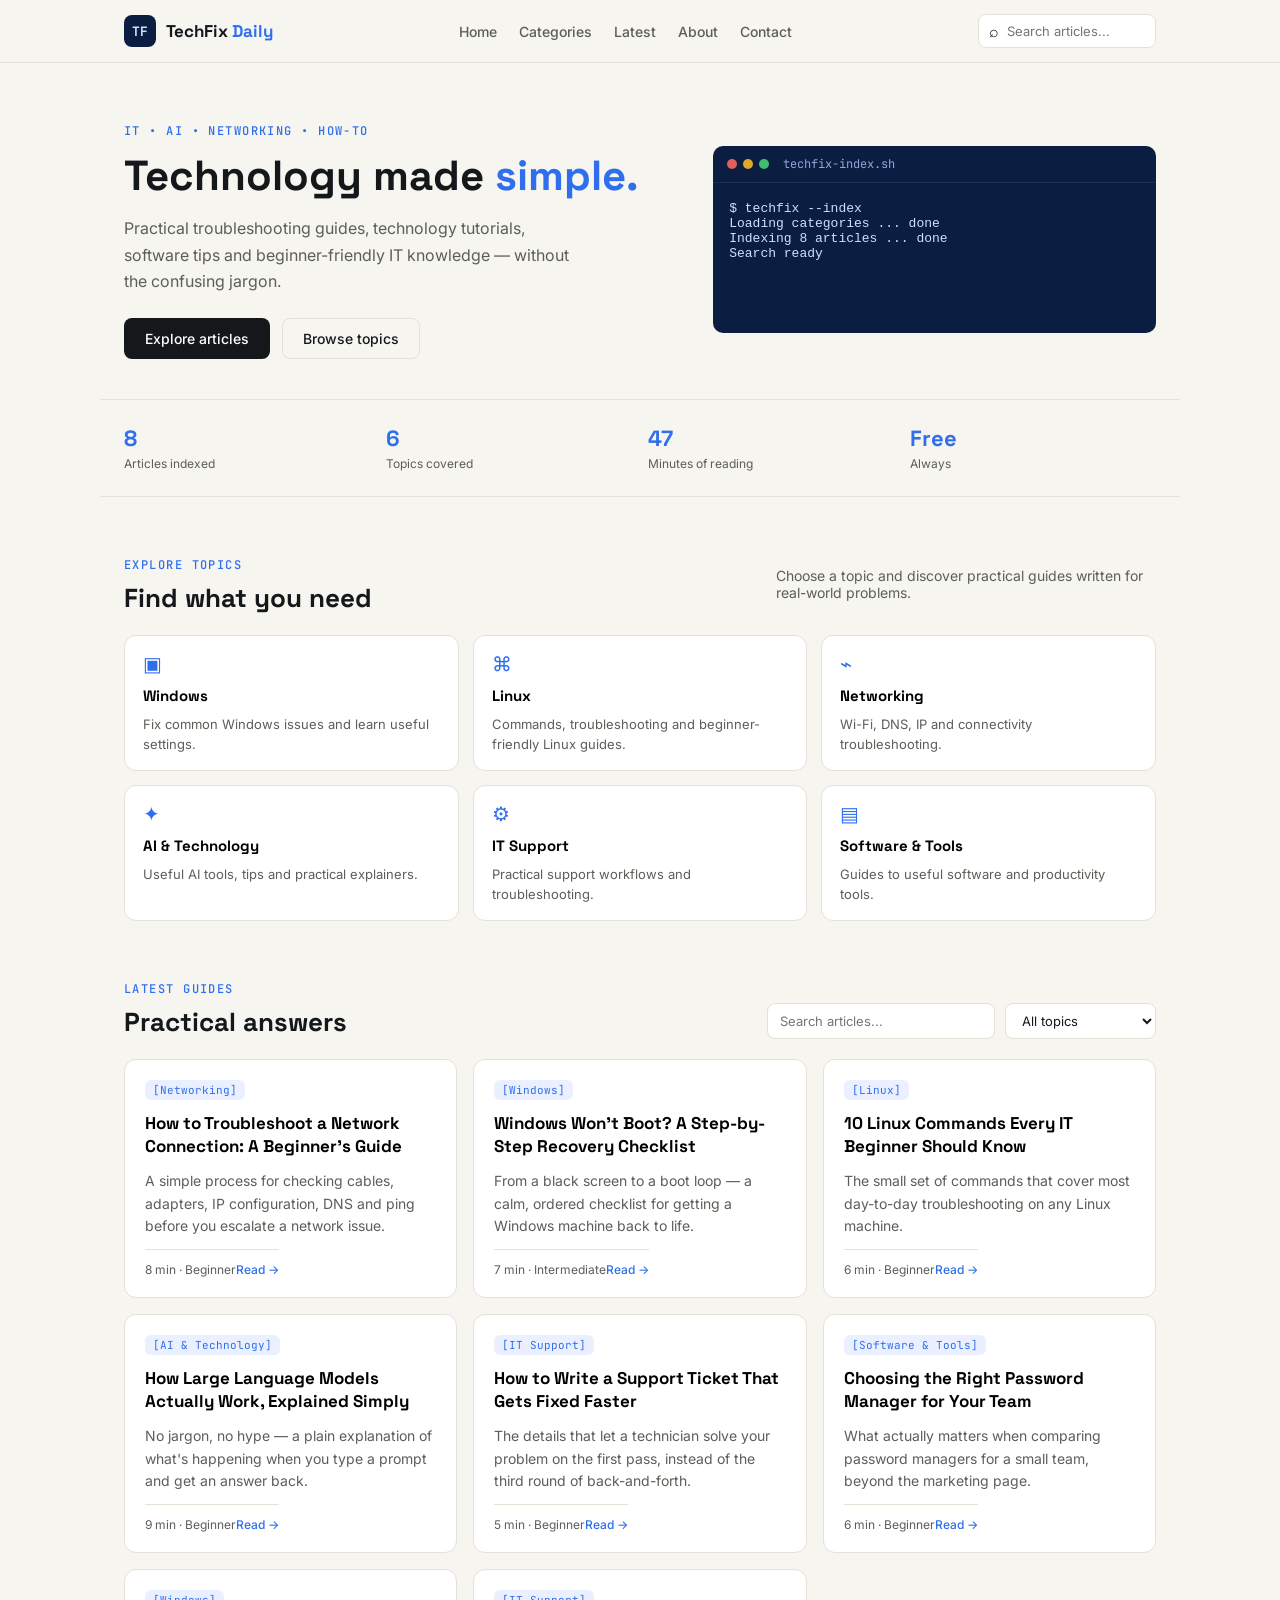
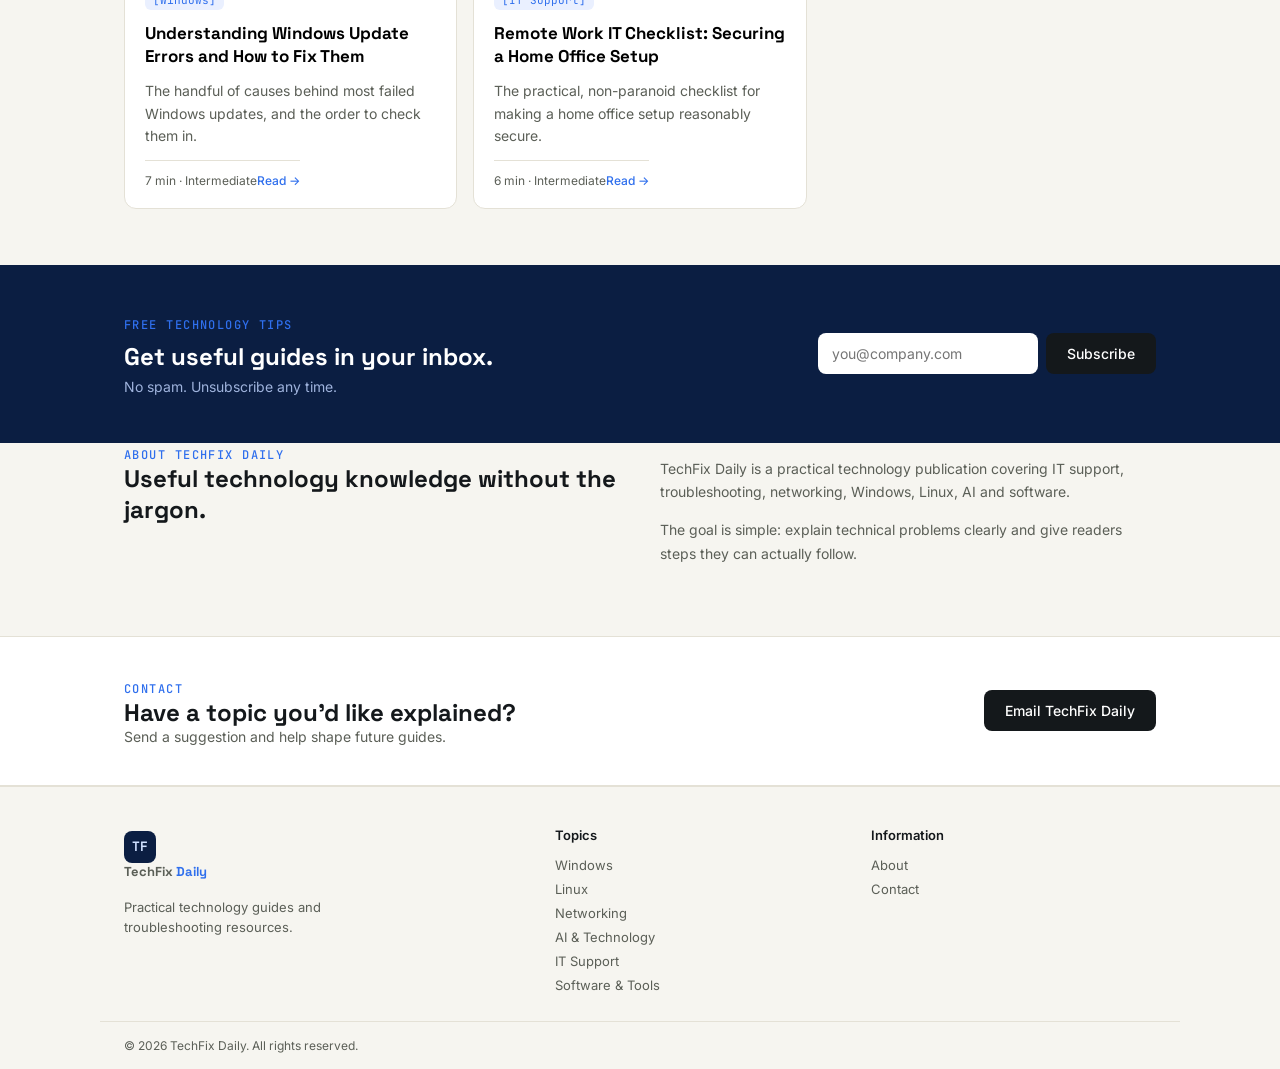
==== commit df7201da: "Add files via upload" ====
--- a/index.html
+++ b/index.html
@@ -1,809 +1,134 @@
 <!DOCTYPE html>
 <html lang="en">
 <head>
-  <meta charset="UTF-8">
-  <meta name="viewport" content="width=device-width, initial-scale=1.0">
-
-  <meta
-    name="description"
-    content="IT Guide by Umer — practical IT troubleshooting guides, Windows, Linux, networking, AI, software and technology tutorials explained simply."
-  >
-
-  <meta
-    name="keywords"
-    content="IT support, Windows troubleshooting, Linux guides, networking, DNS, Wi-Fi, AI, technology, software tutorials, IT guides"
-  >
-
-  <meta name="author" content="Umer">
-
-  <meta name="robots" content="index, follow">
-
-  <meta property="og:title" content="IT Guide by Umer | Practical IT & Technology Guides">
-  <meta
-    property="og:description"
-    content="Practical IT troubleshooting, technology tutorials, networking guides, Windows, Linux and AI explained simply."
-  >
-  <meta property="og:type" content="website">
-
-  <title>IT Guide by Umer | Practical IT & Technology Guides</title>
-
-  <!-- Google Fonts -->
-  <link rel="preconnect" href="https://fonts.googleapis.com">
-  <link rel="preconnect" href="https://fonts.gstatic.com" crossorigin>
-
-  <link
-    href="https://fonts.googleapis.com/css2?family=Space+Grotesk:wght@500;600;700&family=Inter:wght@400;500;600;700&family=JetBrains+Mono:wght@400;500&display=swap"
-    rel="stylesheet"
-  >
-
-  <!-- Main stylesheet -->
-  <link rel="stylesheet" href="style.css">
+<meta charset="UTF-8">
+<meta name="viewport" content="width=device-width, initial-scale=1.0">
+<meta name="description" content="TechFix Daily — practical IT troubleshooting guides, Windows, Linux, networking, AI, software and technology tutorials.">
+<meta name="author" content="TechFix Daily">
+<title>TechFix Daily | Practical Technology Guides</title>
+<link rel="preconnect" href="https://fonts.googleapis.com">
+<link href="https://fonts.googleapis.com/css2?family=Space+Grotesk:wght@500;700&family=Inter:wght@400;500;600&family=JetBrains+Mono:wght@400;500&display=swap" rel="stylesheet">
+<link rel="stylesheet" href="style.css">
 </head>
-
 <body>
 
-  <!-- ==============================
-       HEADER
-  =============================== -->
+<header class="site-header">
+  <div class="container nav-wrap">
+    <a class="logo" href="#" id="logoLink"><span class="logo-mark">TF</span><span>TechFix <b>Daily</b></span></a>
+    <button class="menu-btn" id="menuBtn" aria-label="Open menu" aria-expanded="false">☰</button>
+    <nav class="nav" id="mainNav" aria-label="Main navigation">
+      <a href="#home" class="nav-link" data-target="home">Home</a>
+      <a href="#categories" class="nav-link" data-target="categories">Categories</a>
+      <a href="#latest" class="nav-link" data-target="latest">Latest</a>
+      <a href="#about" class="nav-link" data-target="about">About</a>
+      <a href="#contact" class="nav-link" data-target="contact">Contact</a>
+    </nav>
+    <div class="header-search">
+      <span>⌕</span>
+      <input type="search" id="headerSearch" placeholder="Search articles...">
+    </div>
+  </div>
+</header>
 
-  <header class="site-header">
+<main id="homeView">
+  <section class="hero" id="home">
+    <div class="container hero-grid">
+      <div>
+        <span class="eyebrow">IT • AI • NETWORKING • HOW-TO</span>
+        <h1>Technology made <span>simple.</span></h1>
+        <p class="hero-text">Practical troubleshooting guides, technology tutorials, software tips and beginner-friendly IT knowledge — without the confusing jargon.</p>
+        <div class="hero-actions">
+          <a class="btn primary" href="#latest">Explore articles</a>
+          <a class="btn secondary" href="#categories">Browse topics</a>
+        </div>
+      </div>
+      <div class="terminal-card">
+        <div class="terminal-top"><i></i><i></i><i></i><span>techfix-index.sh</span></div>
+        <pre id="terminalLines"></pre>
+      </div>
+    </div>
+  </section>
 
-    <div class="container nav-wrap">
+  <section class="stats">
+    <div class="container stats-grid">
+      <div><strong>8</strong><span>Articles indexed</span></div>
+      <div><strong>6</strong><span>Topics covered</span></div>
+      <div><strong>47</strong><span>Minutes of reading</span></div>
+      <div><strong>Free</strong><span>Always</span></div>
+    </div>
+  </section>
 
-      <a
-        class="logo"
-        href="#home"
-        id="logoLink"
-        aria-label="IT Guide by Umer Home"
-      >
-        <span class="logo-mark">IT</span>
+  <section class="section" id="categories">
+    <div class="container">
+      <div class="section-head">
+        <div><span class="eyebrow">EXPLORE TOPICS</span><h2>Find what you need</h2></div>
+        <p>Choose a topic and discover practical guides written for real-world problems.</p>
+      </div>
+      <div class="category-grid" id="categoryGrid"></div>
+    </div>
+  </section>
 
-        <span>
-          IT Guide <b>by Umer</b>
-        </span>
-      </a>
+  <section class="section" id="latest">
+    <div class="container">
+      <div class="section-head">
+        <div><span class="eyebrow">LATEST GUIDES</span><h2>Practical answers</h2></div>
+        <div class="filter-wrap">
+          <input id="searchInput" type="search" placeholder="Search articles..." aria-label="Search articles">
+          <select id="categoryFilter"><option value="All">All topics</option></select>
+        </div>
+      </div>
+      <div id="articleGrid" class="article-grid"></div>
+      <p id="noResults" class="no-results" hidden>No articles match your search.</p>
+    </div>
+  </section>
 
-      <button
-        class="menu-btn"
-        id="menuBtn"
-        type="button"
-        aria-label="Open navigation menu"
-        aria-expanded="false"
-      >
-        ☰
-      </button>
+  <section class="newsletter">
+    <div class="container newsletter-box">
+      <div><span class="eyebrow">FREE TECHNOLOGY TIPS</span><h2>Get useful guides in your inbox.</h2><p>No spam. Unsubscribe any time.</p></div>
+      <form id="newsletterForm">
+        <input type="email" id="newsletterEmail" required placeholder="you@company.com" aria-label="Email address">
+        <button class="btn primary" type="submit">Subscribe</button>
+      </form>
+    </div>
+    <p id="newsletterMsg" class="newsletter-msg" hidden></p>
+  </section>
 
-      <nav
-        class="nav"
-        id="mainNav"
-        aria-label="Main navigation"
-      >
+  <section class="section about" id="about">
+    <div class="container two-col">
+      <div><span class="eyebrow">ABOUT TECHFIX DAILY</span><h2>Useful technology knowledge without the jargon.</h2></div>
+      <div><p>TechFix Daily is a practical technology publication covering IT support, troubleshooting, networking, Windows, Linux, AI and software.</p><p>The goal is simple: explain technical problems clearly and give readers steps they can actually follow.</p></div>
+    </div>
+  </section>
 
-        <a
-          href="#home"
-          class="nav-link"
-          data-target="home"
-        >
-          Home
-        </a>
+  <section class="section contact" id="contact">
+    <div class="container contact-card">
+      <div><span class="eyebrow">CONTACT</span><h2>Have a topic you'd like explained?</h2><p>Send a suggestion and help shape future guides.</p></div>
+      <a class="btn primary" href="mailto:hello@techfixdaily.example">Email TechFix Daily</a>
+    </div>
+  </section>
+</main>
 
-        <a
-          href="#categories"
-          class="nav-link"
-          data-target="categories"
-        >
-          Topics
-        </a>
+<main id="articleView" hidden>
+  <div class="container article-container">
+    <button class="back-btn" id="backBtn">← Back to all articles</button>
+    <div id="articleContent"></div>
+    <div class="related-block">
+      <span class="eyebrow">KEEP READING</span>
+      <div id="relatedGrid" class="article-grid related-grid"></div>
+    </div>
+  </div>
+</main>
 
-        <a
-          href="#latest"
-          class="nav-link"
-          data-target="latest"
-        >
-          Guides
-        </a>
+<footer>
+  <div class="container footer-grid">
+    <div><a class="logo" href="#"><span class="logo-mark">TF</span><span>TechFix <b>Daily</b></span></a><p>Practical technology guides and troubleshooting resources.</p></div>
+    <div><h4>Topics</h4><div id="footerCategories"></div></div>
+    <div><h4>Information</h4><a href="#about" class="nav-link" data-target="about">About</a><a href="#contact" class="nav-link" data-target="contact">Contact</a></div>
+  </div>
+  <div class="container copyright">© <span id="year"></span> TechFix Daily. All rights reserved.</div>
+</footer>
 
-        <a
-          href="#about"
-          class="nav-link"
-          data-target="about"
-        >
-          About Umer
-        </a>
-
-        <a
-          href="#contact"
-          class="nav-link"
-          data-target="contact"
-        >
-          Contact
-        </a>
-
-      </nav>
-
-      <div class="header-search">
-
-        <span aria-hidden="true">⌕</span>
-
-        <input
-          type="search"
-          id="headerSearch"
-          placeholder="Search IT guides..."
-          aria-label="Search IT guides"
-        >
-
-      </div>
-
-    </div>
-
-  </header>
-
-
-  <!-- ==============================
-       MAIN WEBSITE
-  =============================== -->
-
-  <main id="homeView">
-
-    <!-- HERO -->
-
-    <section
-      class="hero"
-      id="home"
-    >
-
-      <div class="container hero-grid">
-
-        <div class="hero-content">
-
-          <span class="eyebrow">
-            IT SUPPORT • NETWORKING • WINDOWS • LINUX • AI
-          </span>
-
-          <h1>
-            IT made
-            <span>easier.</span>
-          </h1>
-
-          <p class="hero-text">
-            Welcome to IT Guide by Umer — a practical technology resource
-            created to explain IT problems, troubleshooting techniques,
-            software, networking and modern technology in simple language.
-          </p>
-
-          <p class="hero-text">
-            Whether you're an IT beginner, support technician, student,
-            remote worker or simply trying to fix a technology problem,
-            you'll find straightforward guides you can actually follow.
-          </p>
-
-          <div class="hero-actions">
-
-            <a
-              class="btn primary"
-              href="#latest"
-            >
-              Explore IT Guides
-            </a>
-
-            <a
-              class="btn secondary"
-              href="#categories"
-            >
-              Browse Topics
-            </a>
-
-          </div>
-
-        </div>
-
-
-        <!-- TERMINAL CARD -->
-
-        <div class="terminal-card">
-
-          <div class="terminal-top">
-
-            <i></i>
-            <i></i>
-            <i></i>
-
-            <span>it-guide-by-umer.sh</span>
-
-          </div>
-
-          <pre id="terminalLines"></pre>
-
-        </div>
-
-      </div>
-
-    </section>
-
-
-    <!-- ==============================
-         STATS
-    =============================== -->
-
-    <section class="stats">
-
-      <div class="container stats-grid">
-
-        <div>
-          <strong id="articleCount">8</strong>
-          <span>IT Guides</span>
-        </div>
-
-        <div>
-          <strong>6</strong>
-          <span>Technology Topics</span>
-        </div>
-
-        <div>
-          <strong>1000+</strong>
-          <span>Words Per Guide</span>
-        </div>
-
-        <div>
-          <strong>Free</strong>
-          <span>Practical Resources</span>
-        </div>
-
-      </div>
-
-    </section>
-
-
-    <!-- ==============================
-         CATEGORIES
-    =============================== -->
-
-    <section
-      class="section"
-      id="categories"
-    >
-
-      <div class="container">
-
-        <div class="section-head">
-
-          <div>
-
-            <span class="eyebrow">
-              EXPLORE IT TOPICS
-            </span>
-
-            <h2>
-              Find the guide you need
-            </h2>
-
-          </div>
-
-          <p>
-            Browse practical technology guides covering everyday
-            troubleshooting, IT support and modern technology.
-          </p>
-
-        </div>
-
-        <div
-          class="category-grid"
-          id="categoryGrid"
-        ></div>
-
-      </div>
-
-    </section>
-
-
-    <!-- ==============================
-         LATEST GUIDES
-    =============================== -->
-
-    <section
-      class="section"
-      id="latest"
-    >
-
-      <div class="container">
-
-        <div class="section-head">
-
-          <div>
-
-            <span class="eyebrow">
-              IT GUIDES & TUTORIALS
-            </span>
-
-            <h2>
-              Practical answers to real problems
-            </h2>
-
-          </div>
-
-
-          <div class="filter-wrap">
-
-            <input
-              id="searchInput"
-              type="search"
-              placeholder="Search guides..."
-              aria-label="Search guides"
-            >
-
-            <select
-              id="categoryFilter"
-              aria-label="Filter by topic"
-            >
-
-              <option value="All">
-                All topics
-              </option>
-
-            </select>
-
-          </div>
-
-        </div>
-
-
-        <div
-          id="articleGrid"
-          class="article-grid"
-        ></div>
-
-
-        <p
-          id="noResults"
-          class="no-results"
-          hidden
-        >
-          No guides match your search. Try another keyword or topic.
-        </p>
-
-      </div>
-
-    </section>
-
-
-    <!-- ==============================
-         ABOUT THE AUTHOR
-    =============================== -->
-
-    <section
-      class="section about"
-      id="about"
-    >
-
-      <div class="container two-col">
-
-        <div>
-
-          <span class="eyebrow">
-            ABOUT IT GUIDE BY UMER
-          </span>
-
-          <h2>
-            Practical IT knowledge, explained by a technician.
-          </h2>
-
-        </div>
-
-
-        <div>
-
-          <p>
-            I'm Umer, an IT support professional who works with
-            real-world technology problems, troubleshooting,
-            systems, networking and technical support.
-          </p>
-
-          <p>
-            I created IT Guide by Umer to share practical knowledge
-            that can help people understand and solve common technology
-            problems without getting overwhelmed by complicated jargon.
-          </p>
-
-          <p>
-            The guides cover Windows, Linux, networking, IT support,
-            software, AI and other technology topics that are useful
-            for beginners and working professionals.
-          </p>
-
-          <p>
-            My goal is simple:
-            <strong>
-              explain the problem, show the troubleshooting process,
-              and help you understand why the solution works.
-            </strong>
-          </p>
-
-        </div>
-
-      </div>
-
-    </section>
-
-
-    <!-- ==============================
-         WHY THIS WEBSITE
-    =============================== -->
-
-    <section class="section">
-
-      <div class="container">
-
-        <div class="section-head">
-
-          <div>
-
-            <span class="eyebrow">
-              WHY IT GUIDE BY UMER
-            </span>
-
-            <h2>
-              Guides built around practical troubleshooting
-            </h2>
-
-          </div>
-
-        </div>
-
-
-        <div class="category-grid">
-
-          <article class="category-card">
-
-            <div class="category-icon">
-              ✓
-            </div>
-
-            <h3>
-              Practical Steps
-            </h3>
-
-            <p>
-              Follow clear troubleshooting steps instead of
-              guessing what might be wrong.
-            </p>
-
-          </article>
-
-
-          <article class="category-card">
-
-            <div class="category-icon">
-              &lt;/&gt;
-            </div>
-
-            <h3>
-              Useful Commands
-            </h3>
-
-            <p>
-              Learn useful Windows and Linux commands and
-              understand when to use them.
-            </p>
-
-          </article>
-
-
-          <article class="category-card">
-
-            <div class="category-icon">
-              ⚙
-            </div>
-
-            <h3>
-              Real IT Workflows
-            </h3>
-
-            <p>
-              Learn troubleshooting approaches that can be
-              applied to real support situations.
-            </p>
-
-          </article>
-
-
-          <article class="category-card">
-
-            <div class="category-icon">
-              ✦
-            </div>
-
-            <h3>
-              Simple Explanations
-            </h3>
-
-            <p>
-              Technical concepts are explained in straightforward
-              language without unnecessary jargon.
-            </p>
-
-          </article>
-
-        </div>
-
-      </div>
-
-    </section>
-
-
-    <!-- ==============================
-         NEWSLETTER
-    =============================== -->
-
-    <section class="newsletter">
-
-      <div class="container newsletter-box">
-
-        <div>
-
-          <span class="eyebrow">
-            FREE IT & TECHNOLOGY TIPS
-          </span>
-
-          <h2>
-            Get useful IT guides in your inbox.
-          </h2>
-
-          <p>
-            Practical troubleshooting tips, technology guides
-            and useful resources. No unnecessary emails.
-          </p>
-
-        </div>
-
-
-        <form id="newsletterForm">
-
-          <input
-            type="email"
-            id="newsletterEmail"
-            required
-            placeholder="you@example.com"
-            aria-label="Email address"
-          >
-
-          <button
-            class="btn primary"
-            type="submit"
-          >
-            Subscribe
-          </button>
-
-        </form>
-
-      </div>
-
-
-      <p
-        id="newsletterMsg"
-        class="newsletter-msg"
-        hidden
-      ></p>
-
-    </section>
-
-
-    <!-- ==============================
-         CONTACT
-    =============================== -->
-
-    <section
-      class="section contact"
-      id="contact"
-    >
-
-      <div class="container contact-card">
-
-        <div>
-
-          <span class="eyebrow">
-            GET IN TOUCH
-          </span>
-
-          <h2>
-            Have an IT topic you'd like explained?
-          </h2>
-
-          <p>
-            Have a troubleshooting problem, technology question
-            or topic you'd like to see covered?
-            Send me a message.
-          </p>
-
-        </div>
-
-
-        <a
-          class="btn primary"
-          href="mailto:hello@itguidebyumer.com"
-        >
-          Contact Umer
-        </a>
-
-      </div>
-
-    </section>
-
-  </main>
-
-
-  <!-- ==============================
-       INDIVIDUAL ARTICLE VIEW
-  =============================== -->
-
-  <main
-    id="articleView"
-    hidden
-  >
-
-    <div class="container article-container">
-
-      <button
-        class="back-btn"
-        id="backBtn"
-        type="button"
-      >
-        ← Back to IT Guides
-      </button>
-
-
-      <div
-        id="articleContent"
-      ></div>
-
-
-      <div class="related-block">
-
-        <span class="eyebrow">
-          KEEP LEARNING
-        </span>
-
-        <h2>
-          Related IT Guides
-        </h2>
-
-        <div
-          id="relatedGrid"
-          class="article-grid related-grid"
-        ></div>
-
-      </div>
-
-    </div>
-
-  </main>
-
-
-  <!-- ==============================
-       FOOTER
-  =============================== -->
-
-  <footer>
-
-    <div class="container footer-grid">
-
-
-      <!-- BRAND -->
-
-      <div>
-
-        <a
-          class="logo"
-          href="#home"
-          aria-label="IT Guide by Umer"
-        >
-
-          <span class="logo-mark">
-            IT
-          </span>
-
-          <span>
-            IT Guide <b>by Umer</b>
-          </span>
-
-        </a>
-
-        <p>
-          Practical IT guides, troubleshooting tutorials
-          and technology resources created by Umer.
-        </p>
-
-      </div>
-
-
-      <!-- TOPICS -->
-
-      <div>
-
-        <h4>
-          Topics
-        </h4>
-
-        <div
-          id="footerCategories"
-        ></div>
-
-      </div>
-
-
-      <!-- INFORMATION -->
-
-      <div>
-
-        <h4>
-          Information
-        </h4>
-
-        <a
-          href="#about"
-          class="nav-link"
-          data-target="about"
-        >
-          About Umer
-        </a>
-
-        <a
-          href="#contact"
-          class="nav-link"
-          data-target="contact"
-        >
-          Contact
-        </a>
-
-        <a href="disclaimer.html">
-          Disclaimer
-        </a>
-
-        <a href="privacy-policy.html">
-          Privacy Policy
-        </a>
-
-        <a href="terms.html">
-          Terms of Use
-        </a>
-
-      </div>
-
-
-      <!-- QUICK DESCRIPTION -->
-
-      <div>
-
-        <h4>
-          IT Guide by Umer
-        </h4>
-
-        <p>
-          Windows • Linux • Networking • AI •
-          IT Support • Software
-        </p>
-
-      </div>
-
-    </div>
-
-
-    <div class="container copyright">
-
-      © <span id="year"></span>
-      IT Guide by Umer.
-      All rights reserved.
-
-    </div>
-
-  </footer>
-
-
-  <!-- ==============================
-       JAVASCRIPT
-  =============================== -->
-
-  <script src="articles.js"></script>
-  <script src="script.js"></script>
-
+<script src="articles.js"></script>
+<script src="script.js"></script>
 </body>
 </html>
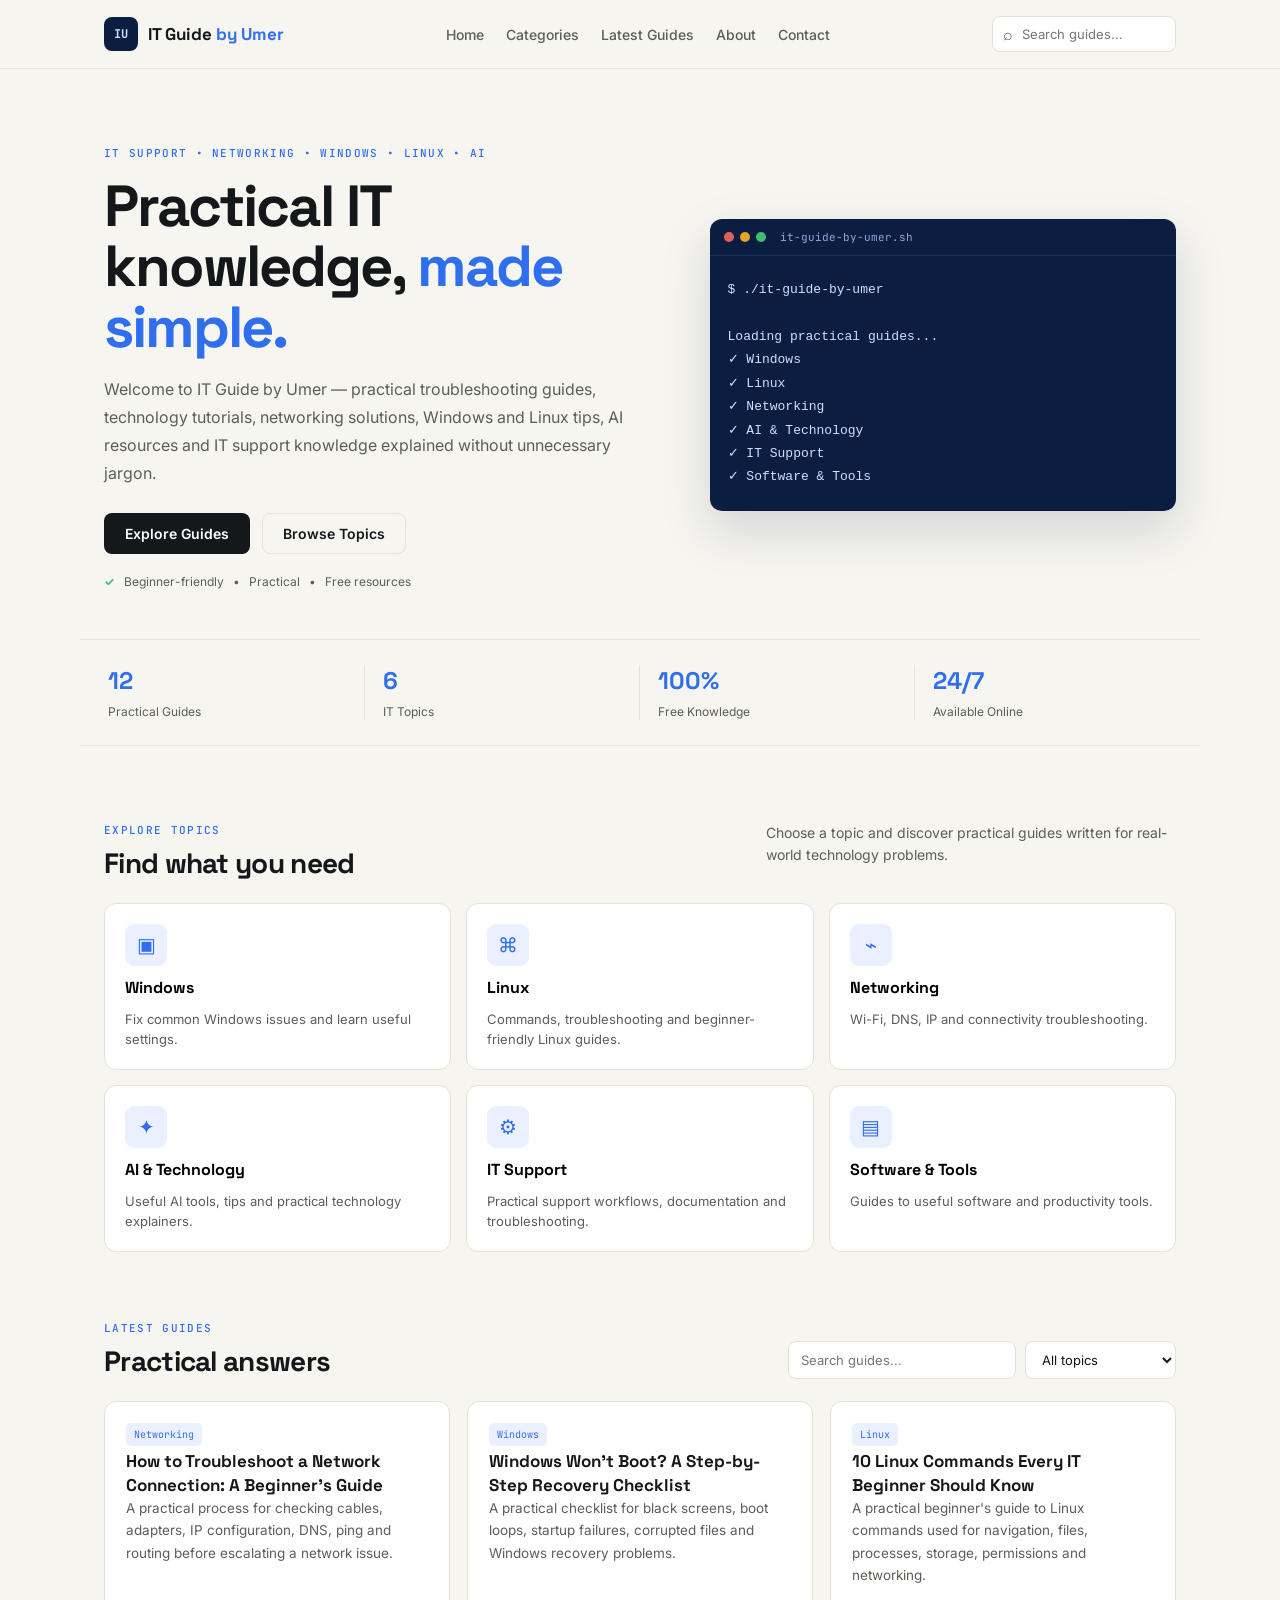
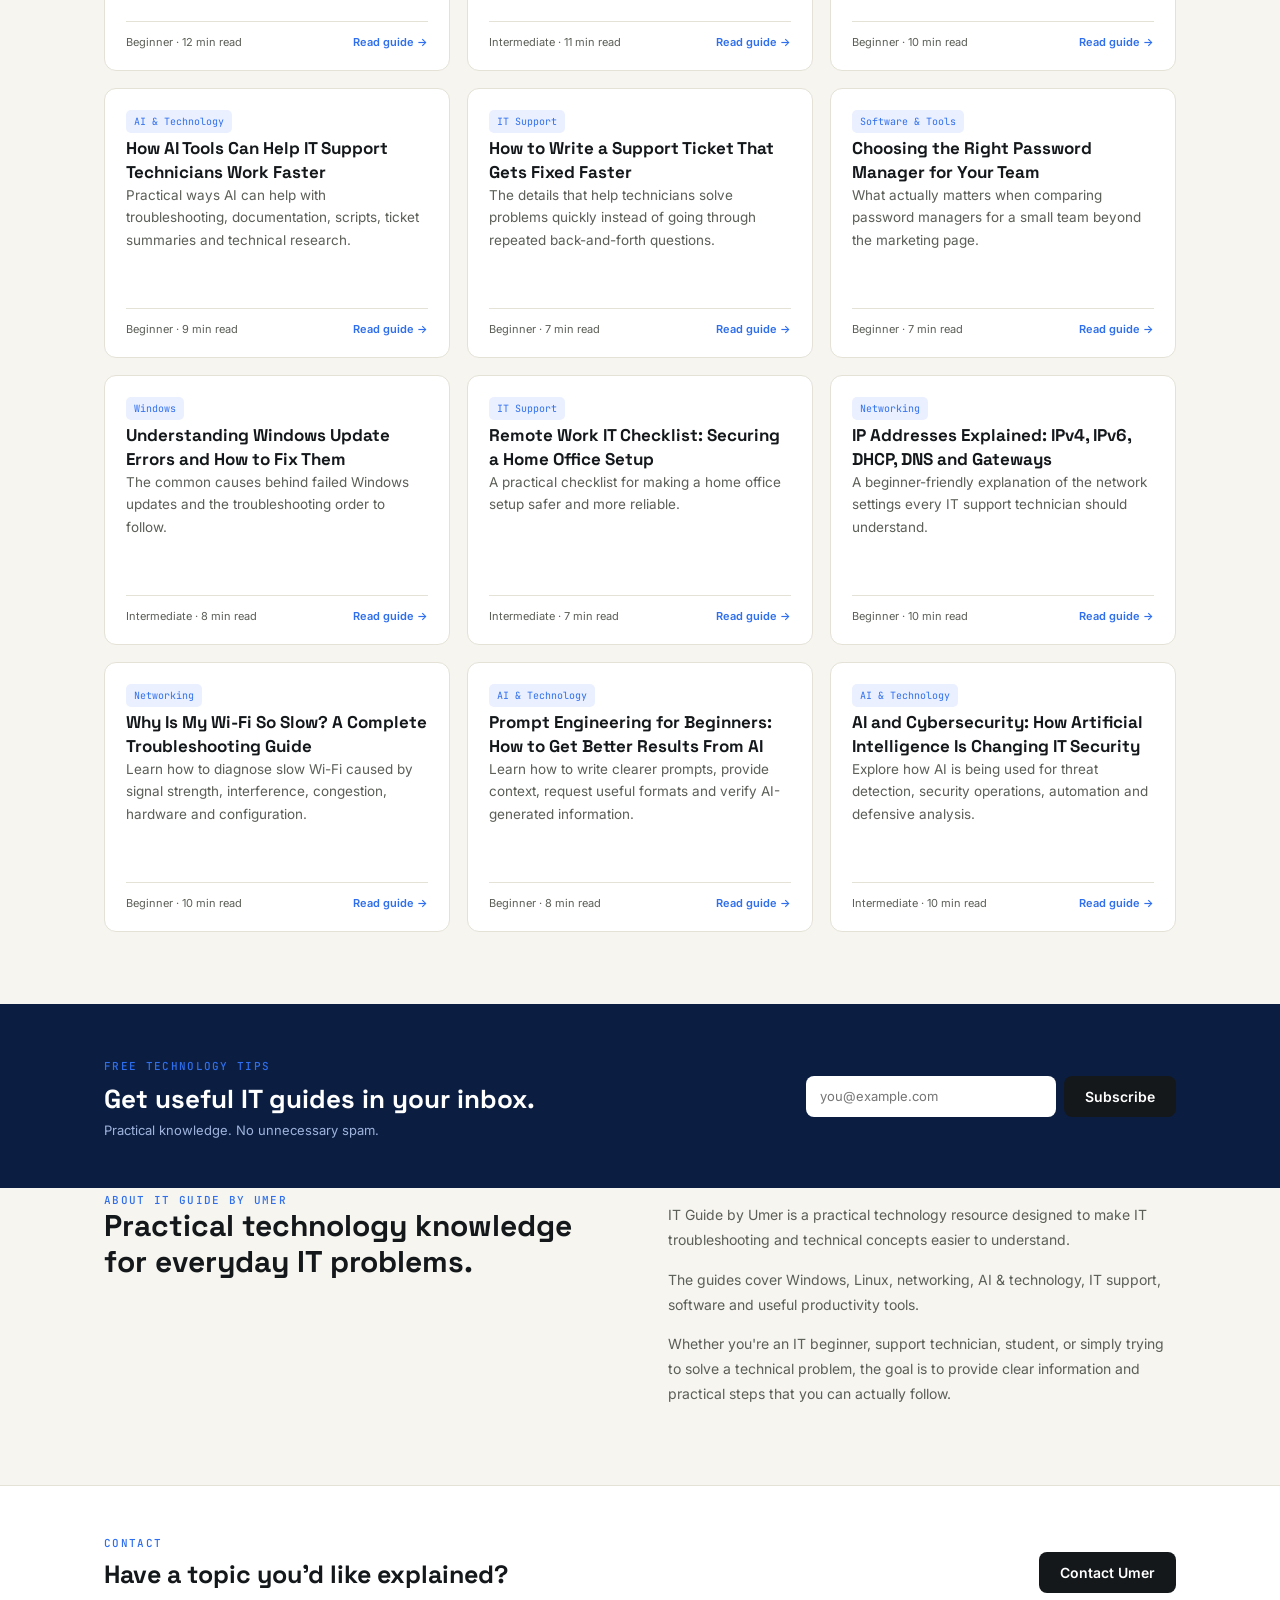
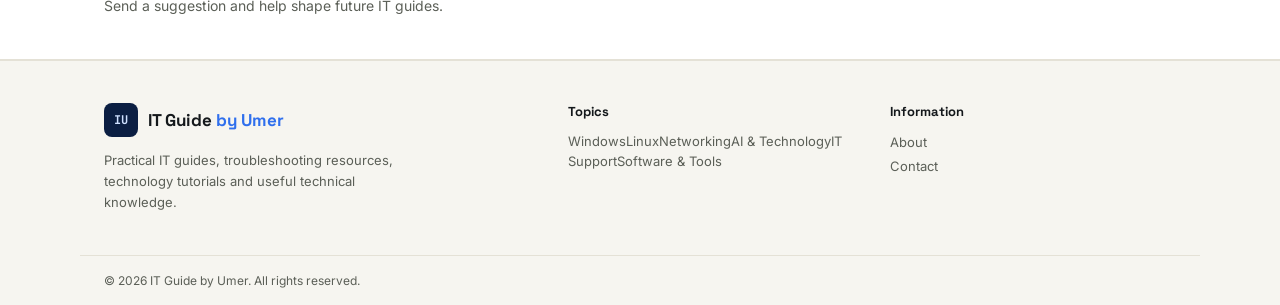
==== commit eb1b5c1a: "Update index.html" ====
--- a/index.html
+++ b/index.html
@@ -3,132 +3,3193 @@
 <head>
 <meta charset="UTF-8">
 <meta name="viewport" content="width=device-width, initial-scale=1.0">
-<meta name="description" content="TechFix Daily — practical IT troubleshooting guides, Windows, Linux, networking, AI, software and technology tutorials.">
-<meta name="author" content="TechFix Daily">
-<title>TechFix Daily | Practical Technology Guides</title>
+
+<meta
+  name="description"
+  content="IT Guide by Umer — practical IT troubleshooting guides, Windows, Linux, networking, AI, software and technology tutorials."
+>
+
+<meta name="author" content="Umer">
+
+<title>IT Guide by Umer | Practical IT & Technology Guides</title>
+
 <link rel="preconnect" href="https://fonts.googleapis.com">
-<link href="https://fonts.googleapis.com/css2?family=Space+Grotesk:wght@500;700&family=Inter:wght@400;500;600&family=JetBrains+Mono:wght@400;500&display=swap" rel="stylesheet">
-<link rel="stylesheet" href="style.css">
+<link rel="preconnect" href="https://fonts.gstatic.com" crossorigin>
+
+<link
+  href="https://fonts.googleapis.com/css2?family=Space+Grotesk:wght@500;600;700&family=Inter:wght@400;500;600;700&family=JetBrains+Mono:wght@400;500&display=swap"
+  rel="stylesheet"
+>
+
+<style>
+
+/* =========================================================
+   IT GUIDE BY UMER
+   Original cream + blue visual identity
+   ========================================================= */
+
+:root {
+  --paper: #F6F5F0;
+  --panel: #FFFFFF;
+  --ink: #14181B;
+  --ink-soft: #5B5F57;
+  --line: #E4E1D6;
+
+  --accent: #2F6FED;
+  --accent-bg: #EAF0FF;
+  --accent-deep: #0B1E42;
+
+  --ok: #3FBE72;
+
+  --shadow: 0 8px 30px rgba(20, 24, 27, 0.06);
+  --shadow-hover: 0 14px 40px rgba(20, 24, 27, 0.10);
+}
+
+/* RESET */
+
+* {
+  box-sizing: border-box;
+}
+
+html {
+  scroll-behavior: smooth;
+}
+
+body {
+  margin: 0;
+  background: var(--paper);
+  color: var(--ink);
+  font-family: 'Inter', sans-serif;
+  -webkit-font-smoothing: antialiased;
+}
+
+body.no-scroll {
+  overflow: hidden;
+}
+
+h1,
+h2,
+h3,
+h4 {
+  font-family: 'Space Grotesk', sans-serif;
+  font-weight: 700;
+  margin: 0;
+}
+
+a {
+  text-decoration: none;
+  color: inherit;
+}
+
+button,
+input,
+select {
+  font-family: inherit;
+}
+
+button {
+  cursor: pointer;
+}
+
+.container {
+  max-width: 1120px;
+  margin: 0 auto;
+  padding: 0 24px;
+}
+
+/* =========================================================
+   TYPOGRAPHY
+   ========================================================= */
+
+.eyebrow {
+  display: inline-block;
+  font-family: 'JetBrains Mono', monospace;
+  font-size: 11px;
+  letter-spacing: 0.12em;
+  color: var(--accent);
+  font-weight: 500;
+}
+
+.btn {
+  display: inline-flex;
+  align-items: center;
+  justify-content: center;
+  border-radius: 8px;
+  padding: 11px 20px;
+  font-size: 14px;
+  font-weight: 600;
+  cursor: pointer;
+  border: 1px solid transparent;
+  transition: all .2s ease;
+}
+
+.btn.primary {
+  background: var(--ink);
+  color: #fff;
+}
+
+.btn.primary:hover {
+  background: var(--accent-deep);
+  transform: translateY(-1px);
+}
+
+.btn.secondary {
+  background: transparent;
+  color: var(--ink);
+  border-color: var(--line);
+}
+
+.btn.secondary:hover {
+  border-color: var(--accent);
+  color: var(--accent);
+  background: var(--accent-bg);
+}
+
+/* =========================================================
+   HEADER
+   ========================================================= */
+
+.site-header {
+  position: sticky;
+  top: 0;
+  z-index: 100;
+  background: rgba(246, 245, 240, .94);
+  backdrop-filter: blur(10px);
+  border-bottom: 1px solid var(--line);
+}
+
+.nav-wrap {
+  display: flex;
+  align-items: center;
+  justify-content: space-between;
+  min-height: 68px;
+  gap: 24px;
+}
+
+.logo {
+  display: flex;
+  align-items: center;
+  gap: 10px;
+  font-family: 'Space Grotesk', sans-serif;
+  font-weight: 700;
+  font-size: 17px;
+  white-space: nowrap;
+}
+
+.logo-mark {
+  width: 34px;
+  height: 34px;
+  border-radius: 8px;
+  background: var(--accent-deep);
+  color: #CFE0FF;
+
+  display: flex;
+  align-items: center;
+  justify-content: center;
+
+  font-family: 'JetBrains Mono', monospace;
+  font-size: 12px;
+}
+
+.logo b {
+  color: var(--accent);
+}
+
+.nav {
+  display: flex;
+  gap: 22px;
+}
+
+.nav a {
+  position: relative;
+  font-size: 14px;
+  color: var(--ink-soft);
+  font-weight: 500;
+  transition: color .2s ease;
+}
+
+.nav a:hover,
+.nav a.active {
+  color: var(--accent);
+}
+
+.header-search {
+  display: flex;
+  align-items: center;
+  gap: 7px;
+
+  background: var(--panel);
+  border: 1px solid var(--line);
+  border-radius: 8px;
+  padding: 7px 10px;
+}
+
+.header-search span {
+  color: var(--ink-soft);
+}
+
+.header-search input {
+  border: none;
+  outline: none;
+  background: transparent;
+  font-size: 13px;
+  width: 145px;
+  color: var(--ink);
+}
+
+.menu-btn {
+  display: none;
+  background: none;
+  border: none;
+  font-size: 22px;
+  color: var(--ink);
+}
+
+/* =========================================================
+   HERO
+   ========================================================= */
+
+.hero {
+  padding: 72px 0 50px;
+}
+
+.hero-grid {
+  display: grid;
+  grid-template-columns: 1.08fr .92fr;
+  gap: 58px;
+  align-items: center;
+}
+
+.hero h1 {
+  font-size: clamp(38px, 5vw, 58px);
+  line-height: 1.04;
+  letter-spacing: -0.035em;
+  margin: 15px 0 18px;
+  max-width: 650px;
+}
+
+.hero h1 span {
+  color: var(--accent);
+}
+
+.hero-text {
+  font-size: 16px;
+  color: var(--ink-soft);
+  line-height: 1.75;
+  margin: 0 0 26px;
+  max-width: 570px;
+}
+
+.hero-actions {
+  display: flex;
+  gap: 12px;
+  flex-wrap: wrap;
+}
+
+.hero-note {
+  margin-top: 20px;
+  display: flex;
+  gap: 9px;
+  align-items: center;
+  flex-wrap: wrap;
+
+  font-size: 12px;
+  color: var(--ink-soft);
+}
+
+.hero-note span:first-child {
+  color: var(--ok);
+  font-weight: 700;
+}
+
+/* TERMINAL */
+
+.terminal-card {
+  background: var(--accent-deep);
+  border-radius: 12px;
+  overflow: hidden;
+
+  font-family: 'JetBrains Mono', monospace;
+  font-size: 13px;
+  color: #CFE0FF;
+
+  box-shadow: 0 20px 50px rgba(11, 30, 66, .15);
+}
+
+.terminal-top {
+  display: flex;
+  align-items: center;
+  gap: 6px;
+
+  padding: 11px 14px;
+
+  border-bottom: 1px solid rgba(255,255,255,.08);
+}
+
+.terminal-top i {
+  width: 10px;
+  height: 10px;
+  border-radius: 50%;
+  display: inline-block;
+}
+
+.terminal-top i:nth-child(1) {
+  background: #E0605A;
+}
+
+.terminal-top i:nth-child(2) {
+  background: #E0A62A;
+}
+
+.terminal-top i:nth-child(3) {
+  background: var(--ok);
+}
+
+.terminal-top span {
+  margin-left: 8px;
+  font-size: 11px;
+  color: #8FA6D6;
+}
+
+.terminal-card pre {
+  margin: 0;
+  padding: 22px 18px;
+  min-height: 190px;
+  line-height: 1.8;
+  white-space: pre-wrap;
+}
+
+/* =========================================================
+   STATS
+   ========================================================= */
+
+.stats {
+  padding: 0 0 62px;
+}
+
+.stats-grid {
+  display: grid;
+  grid-template-columns: repeat(4, 1fr);
+
+  border-top: 1px solid var(--line);
+  border-bottom: 1px solid var(--line);
+
+  padding: 25px 10px;
+}
+
+.stats-grid div {
+  padding: 0 18px;
+  border-right: 1px solid var(--line);
+}
+
+.stats-grid div:last-child {
+  border-right: none;
+}
+
+.stats-grid strong {
+  display: block;
+  font-family: 'Space Grotesk', sans-serif;
+  font-size: 24px;
+  color: var(--accent);
+  margin-bottom: 4px;
+}
+
+.stats-grid span {
+  font-size: 12px;
+  color: var(--ink-soft);
+}
+
+/* =========================================================
+   SECTIONS
+   ========================================================= */
+
+.section {
+  padding: 0 0 64px;
+}
+
+.section-head {
+  display: flex;
+  justify-content: space-between;
+  align-items: flex-end;
+
+  flex-wrap: wrap;
+  gap: 18px;
+
+  margin-bottom: 22px;
+}
+
+.section-head h2 {
+  font-size: 28px;
+  letter-spacing: -.025em;
+  margin-top: 7px;
+}
+
+.section-head p {
+  color: var(--ink-soft);
+  font-size: 14px;
+  line-height: 1.6;
+  max-width: 410px;
+}
+
+/* =========================================================
+   CATEGORIES
+   ========================================================= */
+
+.category-grid {
+  display: grid;
+  grid-template-columns: repeat(3, 1fr);
+  gap: 15px;
+}
+
+.category {
+  text-align: left;
+
+  background: var(--panel);
+  border: 1px solid var(--line);
+  border-radius: 12px;
+
+  padding: 20px;
+
+  cursor: pointer;
+
+  display: flex;
+  flex-direction: column;
+  gap: 11px;
+
+  transition:
+    transform .2s ease,
+    border-color .2s ease,
+    background .2s ease,
+    box-shadow .2s ease;
+}
+
+.category:hover {
+  transform: translateY(-3px);
+  border-color: #B9C9ED;
+  box-shadow: var(--shadow);
+}
+
+.category.active {
+  background: var(--accent-bg);
+  border-color: var(--accent);
+}
+
+.category-icon {
+  width: 42px;
+  height: 42px;
+
+  display: flex;
+  align-items: center;
+  justify-content: center;
+
+  border-radius: 9px;
+
+  background: var(--accent-bg);
+  color: var(--accent);
+
+  font-size: 20px;
+}
+
+.category h3 {
+  font-size: 16px;
+}
+
+.category p {
+  font-size: 13px;
+  color: var(--ink-soft);
+  line-height: 1.55;
+  margin: 0;
+}
+
+/* =========================================================
+   FILTERS
+   ========================================================= */
+
+.filter-wrap {
+  display: flex;
+  gap: 9px;
+  flex-wrap: wrap;
+}
+
+.filter-wrap input,
+.filter-wrap select {
+  border: 1px solid var(--line);
+  border-radius: 8px;
+
+  padding: 9px 12px;
+
+  font-size: 13px;
+
+  background: var(--panel);
+  color: var(--ink);
+
+  outline: none;
+}
+
+.filter-wrap input:focus,
+.filter-wrap select:focus {
+  border-color: var(--accent);
+}
+
+/* =========================================================
+   ARTICLE CARDS
+   ========================================================= */
+
+.article-grid {
+  display: grid;
+  grid-template-columns: repeat(3, 1fr);
+  gap: 17px;
+}
+
+.article-card {
+  text-align: left;
+
+  background: var(--panel);
+  border: 1px solid var(--line);
+  border-radius: 12px;
+
+  padding: 21px;
+
+  cursor: pointer;
+
+  display: flex;
+  flex-direction: column;
+
+  min-height: 270px;
+
+  transition:
+    transform .2s ease,
+    box-shadow .2s ease,
+    border-color .2s ease;
+}
+
+.article-card:hover {
+  transform: translateY(-4px);
+  border-color: #C5D1EA;
+  box-shadow: var(--shadow-hover);
+}
+
+.article-card .tag {
+  font-family: 'JetBrains Mono', monospace;
+  font-size: 10px;
+
+  color: var(--accent);
+  background: var(--accent-bg);
+
+  padding: 5px 8px;
+  border-radius: 5px;
+
+  width: fit-content;
+}
+
+.article-card h3 {
+  font-size: 17px;
+  line-height: 1.38;
+  margin: 4px 0 0;
+}
+
+.article-card p {
+  font-size: 13.5px;
+  color: var(--ink-soft);
+  line-height: 1.65;
+
+  margin: 0;
+  flex-grow: 1;
+}
+
+.article-meta {
+  display: flex;
+  align-items: center;
+  justify-content: space-between;
+
+  font-size: 11px;
+  color: var(--ink-soft);
+
+  border-top: 1px solid var(--line);
+  padding-top: 13px;
+
+  margin-top: 15px;
+}
+
+.read-link {
+  color: var(--accent);
+  font-weight: 600;
+}
+
+.no-results {
+  color: var(--ink-soft);
+  font-size: 14px;
+  padding: 25px 0;
+}
+
+/* =========================================================
+   NEWSLETTER
+   ========================================================= */
+
+.newsletter {
+  background: var(--accent-deep);
+  padding: 50px 0;
+  margin-top: 8px;
+}
+
+.newsletter-box {
+  display: flex;
+  justify-content: space-between;
+  align-items: center;
+
+  flex-wrap: wrap;
+  gap: 28px;
+}
+
+.newsletter-box h2 {
+  color: #fff;
+  font-size: 26px;
+  margin: 8px 0 6px;
+}
+
+.newsletter-box p {
+  color: #9FB3DC;
+  font-size: 13px;
+  margin: 0;
+}
+
+.newsletter-box form {
+  display: flex;
+  gap: 8px;
+}
+
+.newsletter-box input {
+  border: none;
+  border-radius: 8px;
+
+  padding: 12px 14px;
+
+  font-size: 13px;
+  width: 250px;
+
+  outline: none;
+}
+
+.newsletter-msg {
+  max-width: 1120px;
+  margin: 14px auto 0;
+  padding: 0 24px;
+
+  color: #9FE1CB;
+  font-size: 12px;
+}
+
+/* =========================================================
+   ABOUT
+   ========================================================= */
+
+.two-col {
+  display: grid;
+  grid-template-columns: 1fr 1fr;
+  gap: 55px;
+}
+
+.two-col h2 {
+  font-size: 30px;
+  line-height: 1.2;
+}
+
+.two-col p {
+  font-size: 14px;
+  color: var(--ink-soft);
+  line-height: 1.8;
+}
+
+/* =========================================================
+   CONTACT
+   ========================================================= */
+
+.contact {
+  background: var(--panel);
+  border-top: 1px solid var(--line);
+  border-bottom: 1px solid var(--line);
+
+  padding: 45px 0;
+}
+
+.contact-card {
+  display: flex;
+  justify-content: space-between;
+  align-items: center;
+
+  flex-wrap: wrap;
+  gap: 20px;
+}
+
+.contact-card h2 {
+  font-size: 25px;
+  margin: 7px 0;
+}
+
+.contact-card p {
+  font-size: 14px;
+  color: var(--ink-soft);
+  margin: 0;
+}
+
+/* =========================================================
+   ARTICLE VIEW
+   ========================================================= */
+
+.article-container {
+  max-width: 820px;
+  padding: 42px 24px 85px;
+}
+
+.back-btn {
+  background: none;
+  border: none;
+
+  padding: 0;
+  margin-bottom: 28px;
+
+  color: var(--ink-soft);
+  font-size: 13px;
+}
+
+.back-btn:hover {
+  color: var(--accent);
+}
+
+#articleContent h1 {
+  font-size: clamp(32px, 5vw, 46px);
+  line-height: 1.12;
+  letter-spacing: -.025em;
+  margin: 14px 0 15px;
+}
+
+.article-intro {
+  color: var(--ink-soft);
+  font-size: 17px;
+  line-height: 1.7;
+  margin-bottom: 25px;
+}
+
+.detail-meta {
+  display: flex;
+  align-items: center;
+  gap: 12px;
+
+  padding: 15px 0 25px;
+
+  border-bottom: 1px solid var(--line);
+
+  color: var(--ink-soft);
+  font-size: 12px;
+}
+
+.body-section {
+  margin: 34px 0;
+}
+
+.body-section h2 {
+  font-size: 21px;
+  margin-bottom: 11px;
+}
+
+.body-section p {
+  font-size: 15.5px;
+  line-height: 1.85;
+  color: #2C302B;
+  margin: 0;
+}
+
+.body-section code {
+  font-family: 'JetBrains Mono', monospace;
+  background: #ECEAE3;
+  padding: 2px 5px;
+  border-radius: 4px;
+  font-size: .9em;
+}
+
+.related-block {
+  margin-top: 50px;
+  padding-top: 28px;
+
+  border-top: 1px solid var(--line);
+}
+
+.related-grid {
+  margin-top: 15px;
+  grid-template-columns: 1fr 1fr;
+}
+
+/* =========================================================
+   FOOTER
+   ========================================================= */
+
+footer {
+  border-top: 1px solid var(--line);
+}
+
+.footer-grid {
+  display: grid;
+  grid-template-columns: 1.5fr 1fr 1fr;
+
+  gap: 35px;
+
+  padding: 42px 24px 28px;
+}
+
+.footer-grid h4 {
+  font-size: 13px;
+  font-weight: 700;
+  margin: 0 0 10px;
+}
+
+.footer-grid p {
+  font-size: 13px;
+  color: var(--ink-soft);
+  max-width: 290px;
+  line-height: 1.65;
+}
+
+.footer-grid > div {
+  display: flex;
+  flex-direction: column;
+}
+
+.footer-grid a:not(.logo) {
+  font-size: 13px;
+  color: var(--ink-soft);
+  padding: 4px 0;
+}
+
+.footer-grid a:not(.logo):hover {
+  color: var(--accent);
+}
+
+.copyright {
+  padding: 17px 24px;
+
+  border-top: 1px solid var(--line);
+
+  font-size: 12px;
+  color: var(--ink-soft);
+}
+
+/* =========================================================
+   MOBILE
+   ========================================================= */
+
+@media (max-width: 900px) {
+
+  .nav {
+    gap: 15px;
+  }
+
+  .header-search {
+    display: none;
+  }
+
+  .hero-grid {
+    grid-template-columns: 1fr;
+  }
+
+  .hero {
+    padding-top: 55px;
+  }
+
+  .article-grid {
+    grid-template-columns: repeat(2, 1fr);
+  }
+}
+
+@media (max-width: 760px) {
+
+  .container {
+    padding-left: 20px;
+    padding-right: 20px;
+  }
+
+  .nav-wrap {
+    min-height: 62px;
+  }
+
+  .menu-btn {
+    display: block;
+  }
+
+  .nav {
+    display: none;
+
+    position: absolute;
+
+    top: 100%;
+    left: 0;
+    right: 0;
+
+    background: var(--panel);
+
+    border-bottom: 1px solid var(--line);
+
+    padding: 8px 20px;
+  }
+
+  .nav.open {
+    display: flex;
+    flex-direction: column;
+  }
+
+  .nav a {
+    padding: 13px 0;
+    border-bottom: 1px solid var(--line);
+  }
+
+  .nav a:last-child {
+    border-bottom: none;
+  }
+
+  .hero {
+    padding: 48px 0 40px;
+  }
+
+  .hero h1 {
+    font-size: 40px;
+  }
+
+  .stats-grid {
+    grid-template-columns: repeat(2, 1fr);
+    padding: 20px 0;
+  }
+
+  .stats-grid div {
+    margin: 8px 0;
+  }
+
+  .category-grid {
+    grid-template-columns: 1fr;
+  }
+
+  .article-grid {
+    grid-template-columns: 1fr;
+  }
+
+  .two-col {
+    grid-template-columns: 1fr;
+    gap: 20px;
+  }
+
+  .two-col h2 {
+    font-size: 27px;
+  }
+
+  .newsletter-box form {
+    width: 100%;
+  }
+
+  .newsletter-box input {
+    flex: 1;
+    width: auto;
+  }
+
+  .footer-grid {
+    grid-template-columns: 1fr;
+    gap: 25px;
+  }
+
+  .related-grid {
+    grid-template-columns: 1fr;
+  }
+
+  .article-container {
+    padding-top: 30px;
+  }
+
+}
+
+@media (max-width: 480px) {
+
+  .logo {
+    font-size: 15px;
+  }
+
+  .logo-mark {
+    width: 31px;
+    height: 31px;
+  }
+
+  .hero h1 {
+    font-size: 35px;
+  }
+
+  .hero-actions {
+    flex-direction: column;
+  }
+
+  .hero-actions .btn {
+    width: 100%;
+  }
+
+  .newsletter-box form {
+    flex-direction: column;
+  }
+
+  .newsletter-box input,
+  .newsletter-box button {
+    width: 100%;
+  }
+
+}
+
+</style>
 </head>
+
 <body>
 
+<!-- =======================================================
+     HEADER
+======================================================= -->
+
 <header class="site-header">
+
   <div class="container nav-wrap">
-    <a class="logo" href="#" id="logoLink"><span class="logo-mark">TF</span><span>TechFix <b>Daily</b></span></a>
-    <button class="menu-btn" id="menuBtn" aria-label="Open menu" aria-expanded="false">☰</button>
-    <nav class="nav" id="mainNav" aria-label="Main navigation">
-      <a href="#home" class="nav-link" data-target="home">Home</a>
-      <a href="#categories" class="nav-link" data-target="categories">Categories</a>
-      <a href="#latest" class="nav-link" data-target="latest">Latest</a>
-      <a href="#about" class="nav-link" data-target="about">About</a>
-      <a href="#contact" class="nav-link" data-target="contact">Contact</a>
+
+    <a class="logo" href="#home" id="logoLink">
+
+      <span class="logo-mark">IU</span>
+
+      <span>
+        IT Guide <b>by Umer</b>
+      </span>
+
+    </a>
+
+    <button
+      class="menu-btn"
+      id="menuBtn"
+      aria-label="Open menu"
+      aria-expanded="false">
+      ☰
+    </button>
+
+    <nav class="nav" id="mainNav">
+
+      <a href="#home" class="nav-link">Home</a>
+
+      <a href="#categories" class="nav-link">
+        Categories
+      </a>
+
+      <a href="#latest" class="nav-link">
+        Latest Guides
+      </a>
+
+      <a href="#about" class="nav-link">
+        About
+      </a>
+
+      <a href="#contact" class="nav-link">
+        Contact
+      </a>
+
     </nav>
+
     <div class="header-search">
+
       <span>⌕</span>
-      <input type="search" id="headerSearch" placeholder="Search articles...">
+
+      <input
+        type="search"
+        id="headerSearch"
+        placeholder="Search guides..."
+        aria-label="Search guides">
+
     </div>
+
   </div>
+
 </header>
 
+
 <main id="homeView">
-  <section class="hero" id="home">
-    <div class="container hero-grid">
+
+<!-- =======================================================
+     HERO
+======================================================= -->
+
+<section class="hero" id="home">
+
+  <div class="container hero-grid">
+
+    <div>
+
+      <span class="eyebrow">
+        IT SUPPORT • NETWORKING • WINDOWS • LINUX • AI
+      </span>
+
+      <h1>
+        Practical IT knowledge,
+        <span>made simple.</span>
+      </h1>
+
+      <p class="hero-text">
+        Welcome to IT Guide by Umer — practical troubleshooting guides,
+        technology tutorials, networking solutions, Windows and Linux tips,
+        AI resources and IT support knowledge explained without unnecessary jargon.
+      </p>
+
+      <div class="hero-actions">
+
+        <a class="btn primary" href="#latest">
+          Explore Guides
+        </a>
+
+        <a class="btn secondary" href="#categories">
+          Browse Topics
+        </a>
+
+      </div>
+
+      <div class="hero-note">
+        <span>✓</span>
+        Beginner-friendly
+        <span>•</span>
+        Practical
+        <span>•</span>
+        Free resources
+      </div>
+
+    </div>
+
+
+    <div class="terminal-card">
+
+      <div class="terminal-top">
+
+        <i></i>
+        <i></i>
+        <i></i>
+
+        <span>it-guide-by-umer.sh</span>
+
+      </div>
+
+      <pre id="terminalLines"></pre>
+
+    </div>
+
+  </div>
+
+</section>
+
+
+<!-- =======================================================
+     STATS
+======================================================= -->
+
+<section class="stats">
+
+  <div class="container stats-grid">
+
+    <div>
+      <strong id="articleCount">0</strong>
+      <span>Practical Guides</span>
+    </div>
+
+    <div>
+      <strong id="categoryCount">6</strong>
+      <span>IT Topics</span>
+    </div>
+
+    <div>
+      <strong>100%</strong>
+      <span>Free Knowledge</span>
+    </div>
+
+    <div>
+      <strong>24/7</strong>
+      <span>Available Online</span>
+    </div>
+
+  </div>
+
+</section>
+
+
+<!-- =======================================================
+     CATEGORIES
+======================================================= -->
+
+<section class="section" id="categories">
+
+  <div class="container">
+
+    <div class="section-head">
+
       <div>
-        <span class="eyebrow">IT • AI • NETWORKING • HOW-TO</span>
-        <h1>Technology made <span>simple.</span></h1>
-        <p class="hero-text">Practical troubleshooting guides, technology tutorials, software tips and beginner-friendly IT knowledge — without the confusing jargon.</p>
-        <div class="hero-actions">
-          <a class="btn primary" href="#latest">Explore articles</a>
-          <a class="btn secondary" href="#categories">Browse topics</a>
-        </div>
+
+        <span class="eyebrow">
+          EXPLORE TOPICS
+        </span>
+
+        <h2>
+          Find what you need
+        </h2>
+
       </div>
-      <div class="terminal-card">
-        <div class="terminal-top"><i></i><i></i><i></i><span>techfix-index.sh</span></div>
-        <pre id="terminalLines"></pre>
+
+      <p>
+        Choose a topic and discover practical guides
+        written for real-world technology problems.
+      </p>
+
+    </div>
+
+    <div
+      class="category-grid"
+      id="categoryGrid">
+    </div>
+
+  </div>
+
+</section>
+
+
+<!-- =======================================================
+     ARTICLES
+======================================================= -->
+
+<section class="section" id="latest">
+
+  <div class="container">
+
+    <div class="section-head">
+
+      <div>
+
+        <span class="eyebrow">
+          LATEST GUIDES
+        </span>
+
+        <h2>
+          Practical answers
+        </h2>
+
       </div>
+
+      <div class="filter-wrap">
+
+        <input
+          id="searchInput"
+          type="search"
+          placeholder="Search guides..."
+          aria-label="Search guides">
+
+        <select id="categoryFilter">
+
+          <option value="All">
+            All topics
+          </option>
+
+        </select>
+
+      </div>
+
     </div>
-  </section>
-
-  <section class="stats">
-    <div class="container stats-grid">
-      <div><strong>8</strong><span>Articles indexed</span></div>
-      <div><strong>6</strong><span>Topics covered</span></div>
-      <div><strong>47</strong><span>Minutes of reading</span></div>
-      <div><strong>Free</strong><span>Always</span></div>
+
+
+    <div
+      id="articleGrid"
+      class="article-grid">
     </div>
-  </section>
-
-  <section class="section" id="categories">
-    <div class="container">
-      <div class="section-head">
-        <div><span class="eyebrow">EXPLORE TOPICS</span><h2>Find what you need</h2></div>
-        <p>Choose a topic and discover practical guides written for real-world problems.</p>
+
+
+    <p
+      id="noResults"
+      class="no-results"
+      hidden>
+      No guides match your search.
+    </p>
+
+  </div>
+
+</section>
+
+
+<!-- =======================================================
+     NEWSLETTER
+======================================================= -->
+
+<section class="newsletter">
+
+  <div class="container newsletter-box">
+
+    <div>
+
+      <span class="eyebrow">
+        FREE TECHNOLOGY TIPS
+      </span>
+
+      <h2>
+        Get useful IT guides in your inbox.
+      </h2>
+
+      <p>
+        Practical knowledge. No unnecessary spam.
+      </p>
+
+    </div>
+
+    <form id="newsletterForm">
+
+      <input
+        type="email"
+        id="newsletterEmail"
+        required
+        placeholder="you@example.com"
+        aria-label="Email address">
+
+      <button
+        class="btn primary"
+        type="submit">
+        Subscribe
+      </button>
+
+    </form>
+
+  </div>
+
+  <p
+    id="newsletterMsg"
+    class="newsletter-msg"
+    hidden>
+  </p>
+
+</section>
+
+
+<!-- =======================================================
+     ABOUT
+======================================================= -->
+
+<section class="section about" id="about">
+
+  <div class="container two-col">
+
+    <div>
+
+      <span class="eyebrow">
+        ABOUT IT GUIDE BY UMER
+      </span>
+
+      <h2>
+        Practical technology knowledge
+        for everyday IT problems.
+      </h2>
+
+    </div>
+
+    <div>
+
+      <p>
+        IT Guide by Umer is a practical technology resource
+        designed to make IT troubleshooting and technical
+        concepts easier to understand.
+      </p>
+
+      <p>
+        The guides cover Windows, Linux, networking,
+        AI & technology, IT support, software and useful
+        productivity tools.
+      </p>
+
+      <p>
+        Whether you're an IT beginner, support technician,
+        student, or simply trying to solve a technical problem,
+        the goal is to provide clear information and
+        practical steps that you can actually follow.
+      </p>
+
+    </div>
+
+  </div>
+
+</section>
+
+
+<!-- =======================================================
+     CONTACT
+======================================================= -->
+
+<section class="section contact" id="contact">
+
+  <div class="container contact-card">
+
+    <div>
+
+      <span class="eyebrow">
+        CONTACT
+      </span>
+
+      <h2>
+        Have a topic you'd like explained?
+      </h2>
+
+      <p>
+        Send a suggestion and help shape future IT guides.
+      </p>
+
+    </div>
+
+    <a
+      class="btn primary"
+      href="mailto:hello@itguidebyumer.com">
+
+      Contact Umer
+
+    </a>
+
+  </div>
+
+</section>
+
+</main>
+
+
+<!-- =======================================================
+     ARTICLE VIEW
+======================================================= -->
+
+<main id="articleView" hidden>
+
+  <div class="container article-container">
+
+    <button
+      class="back-btn"
+      id="backBtn">
+      ← Back to all guides
+    </button>
+
+    <div id="articleContent"></div>
+
+    <div class="related-block">
+
+      <span class="eyebrow">
+        KEEP READING
+      </span>
+
+      <div
+        id="relatedGrid"
+        class="article-grid related-grid">
       </div>
-      <div class="category-grid" id="categoryGrid"></div>
+
     </div>
-  </section>
-
-  <section class="section" id="latest">
-    <div class="container">
-      <div class="section-head">
-        <div><span class="eyebrow">LATEST GUIDES</span><h2>Practical answers</h2></div>
-        <div class="filter-wrap">
-          <input id="searchInput" type="search" placeholder="Search articles..." aria-label="Search articles">
-          <select id="categoryFilter"><option value="All">All topics</option></select>
-        </div>
-      </div>
-      <div id="articleGrid" class="article-grid"></div>
-      <p id="noResults" class="no-results" hidden>No articles match your search.</p>
+
+  </div>
+
+</main>
+
+
+<!-- =======================================================
+     FOOTER
+======================================================= -->
+
+<footer>
+
+  <div class="container footer-grid">
+
+    <div>
+
+      <a class="logo" href="#home">
+
+        <span class="logo-mark">
+          IU
+        </span>
+
+        <span>
+          IT Guide <b>by Umer</b>
+        </span>
+
+      </a>
+
+      <p>
+        Practical IT guides, troubleshooting resources,
+        technology tutorials and useful technical knowledge.
+      </p>
+
     </div>
-  </section>
-
-  <section class="newsletter">
-    <div class="container newsletter-box">
-      <div><span class="eyebrow">FREE TECHNOLOGY TIPS</span><h2>Get useful guides in your inbox.</h2><p>No spam. Unsubscribe any time.</p></div>
-      <form id="newsletterForm">
-        <input type="email" id="newsletterEmail" required placeholder="you@company.com" aria-label="Email address">
-        <button class="btn primary" type="submit">Subscribe</button>
-      </form>
+
+
+    <div>
+
+      <h4>
+        Topics
+      </h4>
+
+      <div id="footerCategories"></div>
+
     </div>
-    <p id="newsletterMsg" class="newsletter-msg" hidden></p>
-  </section>
-
-  <section class="section about" id="about">
-    <div class="container two-col">
-      <div><span class="eyebrow">ABOUT TECHFIX DAILY</span><h2>Useful technology knowledge without the jargon.</h2></div>
-      <div><p>TechFix Daily is a practical technology publication covering IT support, troubleshooting, networking, Windows, Linux, AI and software.</p><p>The goal is simple: explain technical problems clearly and give readers steps they can actually follow.</p></div>
+
+
+    <div>
+
+      <h4>
+        Information
+      </h4>
+
+      <a href="#about">
+        About
+      </a>
+
+      <a href="#contact">
+        Contact
+      </a>
+
     </div>
-  </section>
-
-  <section class="section contact" id="contact">
-    <div class="container contact-card">
-      <div><span class="eyebrow">CONTACT</span><h2>Have a topic you'd like explained?</h2><p>Send a suggestion and help shape future guides.</p></div>
-      <a class="btn primary" href="mailto:hello@techfixdaily.example">Email TechFix Daily</a>
+
+  </div>
+
+
+  <div class="container copyright">
+
+    © <span id="year"></span>
+    IT Guide by Umer.
+    All rights reserved.
+
+  </div>
+
+</footer>
+
+
+<script>
+
+/* =========================================================
+   CATEGORIES
+========================================================= */
+
+const CATEGORIES = [
+
+  {
+    name: "Windows",
+    icon: "▣",
+    blurb:
+      "Fix common Windows issues and learn useful settings."
+  },
+
+  {
+    name: "Linux",
+    icon: "⌘",
+    blurb:
+      "Commands, troubleshooting and beginner-friendly Linux guides."
+  },
+
+  {
+    name: "Networking",
+    icon: "⌁",
+    blurb:
+      "Wi-Fi, DNS, IP and connectivity troubleshooting."
+  },
+
+  {
+    name: "AI & Technology",
+    icon: "✦",
+    blurb:
+      "Useful AI tools, tips and practical technology explainers."
+  },
+
+  {
+    name: "IT Support",
+    icon: "⚙",
+    blurb:
+      "Practical support workflows, documentation and troubleshooting."
+  },
+
+  {
+    name: "Software & Tools",
+    icon: "▤",
+    blurb:
+      "Guides to useful software and productivity tools."
+  }
+
+];
+
+
+/* =========================================================
+   ARTICLES
+========================================================= */
+
+const ARTICLES = [
+
+  {
+    id: "network-troubleshooting",
+
+    category: "Networking",
+
+    title:
+      "How to Troubleshoot a Network Connection: A Beginner's Guide",
+
+    excerpt:
+      "A practical process for checking cables, adapters, IP configuration, DNS, ping and routing before escalating a network issue.",
+
+    readTime: 12,
+
+    level: "Beginner",
+
+    body: [
+
+      {
+        h: "Introduction: Start With the Symptoms",
+
+        p:
+          "When a network connection stops working, the first step should not be randomly changing settings. Start by understanding exactly what is happening. Determine whether one computer is affected or whether multiple devices have the same problem. Check whether the connection is completely unavailable, slow, or disconnecting periodically. These details help narrow down the possible causes."
+      },
+
+      {
+        h: "1. Check the Physical Connection",
+
+        p:
+          "For Ethernet connections, check that both ends of the cable are securely connected. Inspect the Ethernet port and look for link or activity lights. If possible, test another known-good cable. For Wi-Fi, confirm that Wi-Fi is enabled, airplane mode is disabled and the device is connected to the correct wireless network."
+      },
+
+      {
+        h: "2. Determine Whether One Device or the Entire Network Is Affected",
+
+        p:
+          "Test another phone, laptop or computer on the same network. If every device is offline, investigate the router, modem, gateway or internet service. If only one computer is affected, focus troubleshooting on that computer. This simple comparison prevents unnecessary changes to a healthy network."
+      },
+
+      {
+        h: "3. Check the Network Adapter",
+
+        p:
+          "On Windows, open Device Manager and check Network adapters for warning symbols or disabled devices. On Linux, use ip link show to inspect network interfaces. A missing adapter may indicate a driver, hardware, BIOS or physical connection problem."
+      },
+
+      {
+        h: "4. Check Your IP Configuration",
+
+        p:
+          "On Windows, run ipconfig or ipconfig /all. On Linux, use ip addr. Look for an IPv4 address, subnet mask, default gateway and DNS information. A Windows address beginning with 169.254 usually indicates that the device did not receive an address from DHCP."
+      },
+
+      {
+        h: "5. Test the Default Gateway",
+
+        p:
+          "The default gateway is normally the router or network device connecting your local network to other networks. Find the gateway address using ipconfig or ip route and test it with ping. If the gateway cannot be reached, focus on the local connection."
+      },
+
+      {
+        h: "6. Troubleshoot DNS",
+
+        p:
+          "DNS translates domain names into IP addresses. If an IP address is reachable but a domain name cannot be resolved, DNS becomes a strong suspect. On Windows, nslookup can help determine whether DNS resolution is working."
+      },
+
+      {
+        h: "7. Use Ping Correctly",
+
+        p:
+          "A useful sequence is to ping your local gateway, then an external IP address and finally a domain name. This helps identify where connectivity is failing. Remember that some systems block ICMP, so a failed ping does not automatically mean the destination is offline."
+      },
+
+      {
+        h: "8. Investigate Routing",
+
+        p:
+          "Windows provides tracert for examining the path between your computer and another destination. Linux provides traceroute or tracepath depending on the distribution. These tools can help identify where latency or packet loss begins, although individual timeouts do not automatically prove that a router is broken."
+      },
+
+      {
+        h: "9. Troubleshoot Wi-Fi Separately",
+
+        p:
+          "If the problem only occurs over Wi-Fi, compare performance close to the access point and farther away. Signal strength, walls, interference, channel congestion and client hardware can all affect wireless performance."
+      },
+
+      {
+        h: "10. Compare Wired and Wireless Connections",
+
+        p:
+          "Testing Ethernet against Wi-Fi is an excellent isolation technique. If Ethernet works normally while Wi-Fi remains slow, the internet service may be healthy and the investigation should focus on wireless conditions."
+      },
+
+      {
+        h: "11. Check Background Network Usage",
+
+        p:
+          "Cloud synchronization, operating system updates, backups and large downloads can consume bandwidth. Check Task Manager on Windows or appropriate system monitoring tools on Linux before concluding that the connection itself is failing."
+      },
+
+      {
+        h: "12. Avoid Changing Multiple Things at Once",
+
+        p:
+          "One of the biggest troubleshooting mistakes is changing DNS, reinstalling drivers, resetting TCP/IP and restarting network equipment simultaneously. Make one controlled change at a time so you know what actually solved the problem."
+      },
+
+      {
+        h: "13. When Should You Escalate?",
+
+        p:
+          "Escalate when multiple users are affected, an ISP connection appears unstable, managed network configuration must be changed, or hardware appears faulty. Document the symptoms, affected devices, start time and troubleshooting already completed."
+      },
+
+      {
+        h: "Conclusion",
+
+        p:
+          "Good network troubleshooting follows a logical path. Start with physical connections, determine the scope, verify the adapter and IP configuration, test the gateway, investigate DNS and then examine external routing. The goal is not simply to restore connectivity but to understand why the failure occurred."
+      }
+
+    ]
+
+  },
+
+
+  {
+    id: "windows-boot-recovery",
+
+    category: "Windows",
+
+    title:
+      "Windows Won't Boot? A Step-by-Step Recovery Checklist",
+
+    excerpt:
+      "A practical checklist for black screens, boot loops, startup failures, corrupted files and Windows recovery problems.",
+
+    readTime: 11,
+
+    level: "Intermediate",
+
+    body: [
+
+      {
+        h: "Introduction: Don't Reinstall Windows Yet",
+
+        p:
+          "A Windows computer that refuses to boot can look serious, but many startup problems can be repaired without wiping the machine. First determine whether the computer reaches the manufacturer logo, Windows logo, login screen or recovery environment."
+      },
+
+      {
+        h: "1. Identify Exactly What Happens During Startup",
+
+        p:
+          "Observe the startup sequence. Does the machine power on? Does the manufacturer logo appear? Does Windows begin loading before displaying an error? Does the computer restart continuously? These symptoms point toward different categories of problems."
+      },
+
+      {
+        h: "2. Disconnect Unnecessary External Devices",
+
+        p:
+          "USB drives, external hard drives, docking stations and other peripherals can occasionally interfere with startup. Disconnect unnecessary devices and test again."
+      },
+
+      {
+        h: "3. Enter Windows Recovery Environment",
+
+        p:
+          "Windows Recovery Environment provides tools such as Startup Repair, System Restore, Uninstall Updates, Command Prompt and Startup Settings. Use the least destructive option that matches the problem."
+      },
+
+      {
+        h: "4. Try Startup Repair",
+
+        p:
+          "Startup Repair is designed to identify and repair common startup problems. Allow it to complete before restarting the computer."
+      },
+
+      {
+        h: "5. Investigate Recent Updates",
+
+        p:
+          "If the computer stopped booting immediately after a Windows update or driver installation, that timing is important. Recovery options may allow you to uninstall the recent update or use System Restore."
+      },
+
+      {
+        h: "6. Check System Files",
+
+        p:
+          "Corrupted Windows system files can cause startup failures. Recovery environments provide tools such as System File Checker and DISM. Verify the correct Windows partition before running offline repair commands."
+      },
+
+      {
+        h: "7. Check the Storage Device",
+
+        p:
+          "A failing SSD or hard drive can cause boot failures, freezes, blue screens and corrupted files. Check whether the drive is detected in BIOS or UEFI and use vendor diagnostics when available."
+      },
+
+      {
+        h: "8. Try Safe Mode",
+
+        p:
+          "Safe Mode loads Windows with a limited set of drivers and services. If the machine works in Safe Mode but fails normally, recently installed drivers, applications or services become stronger suspects."
+      },
+
+      {
+        h: "9. Avoid Immediate Reinstallation",
+
+        p:
+          "Reinstalling Windows can remove applications, settings and potentially data. Protect important information and investigate less destructive options first."
+      },
+
+      {
+        h: "10. When Hardware Failure Becomes More Likely",
+
+        p:
+          "If the storage device is not detected, diagnostics report errors or the machine continues to crash after operating-system repair, hardware failure becomes more likely."
+      },
+
+      {
+        h: "Conclusion",
+
+        p:
+          "Windows startup problems should be approached methodically. Identify where startup stops, enter recovery mode, investigate recent changes, check system files and storage health, and only consider reinstallation after important data has been protected."
+      }
+
+    ]
+
+  },
+
+
+  {
+    id: "linux-commands-beginners",
+
+    category: "Linux",
+
+    title:
+      "10 Linux Commands Every IT Beginner Should Know",
+
+    excerpt:
+      "A practical beginner's guide to Linux commands used for navigation, files, processes, storage, permissions and networking.",
+
+    readTime: 10,
+
+    level: "Beginner",
+
+    body: [
+
+      {
+        h: "Introduction",
+
+        p:
+          "Linux can appear intimidating when you first encounter a terminal. The good news is that a relatively small collection of commands covers many everyday IT support and administration tasks."
+      },
+
+      {
+        h: "1. pwd",
+
+        p:
+          "pwd means print working directory. It tells you exactly where you are in the Linux file system. Confirming your location before modifying files is a useful safety habit."
+      },
+
+      {
+        h: "2. ls",
+
+        p:
+          "The ls command lists files and directories. Using ls -la provides detailed information including hidden files, ownership, permissions and timestamps."
+      },
+
+      {
+        h: "3. cd",
+
+        p:
+          "The cd command changes directories. cd .. moves one level upward while cd ~ returns to the home directory."
+      },
+
+      {
+        h: "4. cat and less",
+
+        p:
+          "cat displays short files while less is more practical for long logs and configuration files."
+      },
+
+      {
+        h: "5. grep",
+
+        p:
+          "grep searches text for patterns. It is especially useful when investigating large log files."
+      },
+
+      {
+        h: "6. ps and top",
+
+        p:
+          "ps aux provides a snapshot of running processes while top provides continuously updated information about CPU and memory usage."
+      },
+
+      {
+        h: "7. df",
+
+        p:
+          "df -h shows available and used disk space. A full file system can cause applications and services to fail."
+      },
+
+      {
+        h: "8. free",
+
+        p:
+          "free -h shows memory and swap information. High memory usage should be interpreted together with overall system behavior."
+      },
+
+      {
+        h: "9. chmod and chown",
+
+        p:
+          "chmod changes permissions while chown changes file ownership. These commands should be used carefully because incorrect permissions can break applications or create security risks."
+      },
+
+      {
+        h: "10. ip and ping",
+
+        p:
+          "ip addr shows network interfaces and addresses while ping tests basic reachability. Together they provide a useful starting point for Linux network troubleshooting."
+      },
+
+      {
+        h: "Conclusion",
+
+        p:
+          "These commands form a strong foundation for Linux troubleshooting. As your experience grows, combine them with pipes, redirects and scripts to automate repetitive tasks."
+      }
+
+    ]
+
+  },
+
+
+  {
+    id: "ai-tools-it-support",
+
+    category: "AI & Technology",
+
+    title:
+      "How AI Tools Can Help IT Support Technicians Work Faster",
+
+    excerpt:
+      "Practical ways AI can help with troubleshooting, documentation, scripts, ticket summaries and technical research.",
+
+    readTime: 9,
+
+    level: "Beginner",
+
+    body: [
+
+      {
+        h: "Introduction",
+
+        p:
+          "Artificial intelligence is becoming a useful assistant for IT professionals. It does not replace technical judgment, but it can reduce the time spent on repetitive tasks."
+      },
+
+      {
+        h: "1. Summarizing Support Tickets",
+
+        p:
+          "AI can turn long troubleshooting notes into concise summaries containing the symptoms, troubleshooting performed, results and next action."
+      },
+
+      {
+        h: "2. Creating Technical Documentation",
+
+        p:
+          "Technicians can use AI to organize rough notes into standard operating procedures, knowledge-base articles and troubleshooting checklists."
+      },
+
+      {
+        h: "3. Explaining Error Messages",
+
+        p:
+          "AI can provide context around unfamiliar error messages and suggest areas to investigate. Always verify suggestions against official documentation and system evidence."
+      },
+
+      {
+        h: "4. Writing Scripts",
+
+        p:
+          "AI can help draft PowerShell, Bash or Python scripts for repetitive administrative tasks. Test scripts in a safe environment before deploying them."
+      },
+
+      {
+        h: "5. Creating Troubleshooting Checklists",
+
+        p:
+          "AI can transform a technical problem into a logical sequence of diagnostic steps, helping technicians avoid skipping basic checks."
+      },
+
+      {
+        h: "6. Research Assistance",
+
+        p:
+          "AI can help identify useful keywords, concepts and documentation to investigate. It should be treated as a starting point rather than an authoritative source."
+      },
+
+      {
+        h: "7. Important Security Considerations",
+
+        p:
+          "Never paste passwords, API keys, customer personal information, private credentials or confidential company data into an AI service unless your organization explicitly permits it."
+      },
+
+      {
+        h: "Conclusion",
+
+        p:
+          "AI is most valuable when it handles repetitive work while the technician remains responsible for verification, security and final decisions."
+      }
+
+    ]
+
+  },
+
+
+  {
+    id: "writing-support-tickets",
+
+    category: "IT Support",
+
+    title:
+      "How to Write a Support Ticket That Gets Fixed Faster",
+
+    excerpt:
+      "The details that help technicians solve problems quickly instead of going through repeated back-and-forth questions.",
+
+    readTime: 7,
+
+    level: "Beginner",
+
+    body: [
+
+      {
+        h: "Describe the Problem Clearly",
+
+        p:
+          "Describe what actually happened instead of starting with a theory. For example, 'The printer does not print' gives the technician a clear symptom to investigate."
+      },
+
+      {
+        h: "Include the Exact Error",
+
+        p:
+          "Provide the exact error message or a screenshot whenever possible. Small wording differences can identify completely different causes."
+      },
+
+      {
+        h: "Explain What You Already Tried",
+
+        p:
+          "Mention restarts, cable checks, application resets or other troubleshooting already completed. This prevents support from repeating the same steps."
+      },
+
+      {
+        h: "Include Timing",
+
+        p:
+          "Record when the problem started and whether it happens constantly or intermittently."
+      },
+
+      {
+        h: "Explain the Business Impact",
+
+        p:
+          "State how the issue affects your work. This helps support teams prioritize incidents appropriately."
+      },
+
+      {
+        h: "Conclusion",
+
+        p:
+          "A good ticket gives the next technician enough information to understand the problem before contacting you. Clear tickets lead to faster troubleshooting and better documentation."
+      }
+
+    ]
+
+  },
+
+
+  {
+    id: "password-manager",
+
+    category: "Software & Tools",
+
+    title:
+      "Choosing the Right Password Manager for Your Team",
+
+    excerpt:
+      "What actually matters when comparing password managers for a small team beyond the marketing page.",
+
+    readTime: 7,
+
+    level: "Beginner",
+
+    body: [
+
+      {
+        h: "Why Password Managers Matter",
+
+        p:
+          "Password managers make it easier to use strong unique passwords without requiring users to memorize every credential."
+      },
+
+      {
+        h: "Shared Vaults",
+
+        p:
+          "Teams should be able to share access securely rather than sending passwords through email or chat."
+      },
+
+      {
+        h: "Administrative Controls",
+
+        p:
+          "Look for the ability to add and remove users, manage permissions and revoke access when employees leave."
+      },
+
+      {
+        h: "Encryption",
+
+        p:
+          "Understand how the provider protects stored credentials and where encryption occurs."
+      },
+
+      {
+        h: "Multi-Factor Authentication",
+
+        p:
+          "MFA provides an additional security layer if a password is compromised."
+      },
+
+      {
+        h: "Conclusion",
+
+        p:
+          "Choose a password manager based on security architecture, administration, recovery options, usability and the workflows your team actually needs."
+      }
+
+    ]
+
+  },
+
+
+  {
+    id: "windows-update-errors",
+
+    category: "Windows",
+
+    title:
+      "Understanding Windows Update Errors and How to Fix Them",
+
+    excerpt:
+      "The common causes behind failed Windows updates and the troubleshooting order to follow.",
+
+    readTime: 8,
+
+    level: "Intermediate",
+
+    body: [
+
+      {
+        h: "Check Available Disk Space",
+
+        p:
+          "Large Windows updates may require several gigabytes of free space. A nearly full system drive can prevent updates from staging correctly."
+      },
+
+      {
+        h: "Restart the Computer",
+
+        p:
+          "Some updates remain pending until Windows restarts. A proper restart should be one of the first simple checks."
+      },
+
+      {
+        h: "Check Windows Update Services",
+
+        p:
+          "Update services need to be running correctly. If they become stuck, the update process may repeatedly fail."
+      },
+
+      {
+        h: "Clear the Update Cache",
+
+        p:
+          "A corrupted update download can cause repeated failures. Resetting the appropriate Windows Update cache can force Windows to download fresh files."
+      },
+
+      {
+        h: "Repair System Files",
+
+        p:
+          "System File Checker and DISM can help repair Windows components required by the update process."
+      },
+
+      {
+        h: "Conclusion",
+
+        p:
+          "Work from simple causes toward more advanced repairs. Avoid randomly changing multiple Windows components at once."
+      }
+
+    ]
+
+  },
+
+
+  {
+    id: "remote-work-security",
+
+    category: "IT Support",
+
+    title:
+      "Remote Work IT Checklist: Securing a Home Office Setup",
+
+    excerpt:
+      "A practical checklist for making a home office setup safer and more reliable.",
+
+    readTime: 7,
+
+    level: "Intermediate",
+
+    body: [
+
+      {
+        h: "Secure the Router",
+
+        p:
+          "Change default administrator credentials, use modern wireless encryption and keep router firmware reasonably current."
+      },
+
+      {
+        h: "Keep Devices Updated",
+
+        p:
+          "Operating system and application updates often include security fixes. Delaying important updates can leave known vulnerabilities exposed."
+      },
+
+      {
+        h: "Use MFA",
+
+        p:
+          "Multi-factor authentication protects accounts even when passwords are compromised."
+      },
+
+      {
+        h: "Use a VPN When Required",
+
+        p:
+          "Organizations may require VPN access for internal applications and protected resources. Follow company security policies."
+      },
+
+      {
+        h: "Protect Physical Devices",
+
+        p:
+          "Use device encryption, screen locking and secure storage when working remotely."
+      },
+
+      {
+        h: "Conclusion",
+
+        p:
+          "Remote security is not about making a home office impossible to use. It is about applying practical protections that reduce common risks."
+      }
+
+    ]
+
+  },
+
+
+  {
+    id: "ip-address-guide",
+
+    category: "Networking",
+
+    title:
+      "IP Addresses Explained: IPv4, IPv6, DHCP, DNS and Gateways",
+
+    excerpt:
+      "A beginner-friendly explanation of the network settings every IT support technician should understand.",
+
+    readTime: 10,
+
+    level: "Beginner",
+
+    body: [
+
+      {
+        h: "What Is an IP Address?",
+
+        p:
+          "An IP address identifies a device on a network and allows network traffic to be delivered to the appropriate destination."
+      },
+
+      {
+        h: "IPv4",
+
+        p:
+          "IPv4 uses 32-bit addresses commonly written in four decimal sections such as 192.168.1.10."
+      },
+
+      {
+        h: "Private Addresses",
+
+        p:
+          "Private IPv4 ranges are commonly used inside homes and businesses. Routers normally translate private addresses to public addresses when devices access the internet."
+      },
+
+      {
+        h: "DHCP",
+
+        p:
+          "DHCP automatically provides devices with network configuration such as an IP address, subnet mask, gateway and DNS server."
+      },
+
+      {
+        h: "DNS",
+
+        p:
+          "DNS translates human-readable domain names into IP addresses."
+      },
+
+      {
+        h: "Default Gateway",
+
+        p:
+          "The default gateway is normally the router responsible for forwarding traffic outside the local network."
+      },
+
+      {
+        h: "IPv6",
+
+        p:
+          "IPv6 provides a much larger address space than IPv4 and is increasingly deployed alongside or instead of IPv4."
+      },
+
+      {
+        h: "Conclusion",
+
+        p:
+          "Understanding IP addresses, DHCP, DNS and gateways provides one of the most important foundations for IT support and networking troubleshooting."
+      }
+
+    ]
+
+  },
+
+  {
+    id: "wifi-slow",
+
+    category: "Networking",
+
+    title:
+      "Why Is My Wi-Fi So Slow? A Complete Troubleshooting Guide",
+
+    excerpt:
+      "Learn how to diagnose slow Wi-Fi caused by signal strength, interference, congestion, hardware and configuration.",
+
+    readTime: 10,
+
+    level: "Beginner",
+
+    body: [
+
+      {
+        h: "Check Signal Strength",
+
+        p:
+          "Weak wireless signals can cause reduced speeds and unstable connections. Test close to the access point and compare the results."
+      },
+
+      {
+        h: "Look for Interference",
+
+        p:
+          "Nearby wireless networks, physical obstacles and some electronic devices can affect wireless performance."
+      },
+
+      {
+        h: "Check Multiple Devices",
+
+        p:
+          "If only one device is slow, focus on that device. If every device is slow, investigate the access point or internet connection."
+      },
+
+      {
+        h: "Compare Ethernet",
+
+        p:
+          "An Ethernet test is an excellent way to determine whether the problem is Wi-Fi-specific."
+      },
+
+      {
+        h: "Check Background Downloads",
+
+        p:
+          "Operating system updates, cloud synchronization and large downloads can consume bandwidth."
+      },
+
+      {
+        h: "Conclusion",
+
+        p:
+          "Good Wi-Fi troubleshooting combines signal testing, device comparison, wired testing and careful observation rather than relying on a single speed test."
+      }
+
+    ]
+
+  },
+
+  {
+    id: "prompt-engineering",
+
+    category: "AI & Technology",
+
+    title:
+      "Prompt Engineering for Beginners: How to Get Better Results From AI",
+
+    excerpt:
+      "Learn how to write clearer prompts, provide context, request useful formats and verify AI-generated information.",
+
+    readTime: 8,
+
+    level: "Beginner",
+
+    body: [
+
+      {
+        h: "Give the AI Context",
+
+        p:
+          "A vague prompt usually produces a generic response. Explain the task, audience, goal and important constraints."
+      },
+
+      {
+        h: "Describe the Desired Output",
+
+        p:
+          "Tell the AI whether you want a checklist, table, email, technical explanation, script or step-by-step guide."
+      },
+
+      {
+        h: "Provide Examples",
+
+        p:
+          "Examples show the system the style, structure and level of detail you want."
+      },
+
+      {
+        h: "Ask for Step-by-Step Reasoning Without Sensitive Information",
+
+        p:
+          "For technical tasks, asking for assumptions, checks and verification steps can make the result more useful."
+      },
+
+      {
+        h: "Verify Important Information",
+
+        p:
+          "AI can produce incorrect information. Verify important technical, financial, security or business information using reliable sources."
+      },
+
+      {
+        h: "Conclusion",
+
+        p:
+          "Better prompts are usually clearer prompts. Explain the objective, provide relevant context and specify the format you want."
+      }
+
+    ]
+
+  },
+
+  {
+    id: "ai-cybersecurity",
+
+    category: "AI & Technology",
+
+    title:
+      "AI and Cybersecurity: How Artificial Intelligence Is Changing IT Security",
+
+    excerpt:
+      "Explore how AI is being used for threat detection, security operations, automation and defensive analysis.",
+
+    readTime: 10,
+
+    level: "Intermediate",
+
+    body: [
+
+      {
+        h: "AI in Security Operations",
+
+        p:
+          "Security teams can use machine learning and AI-assisted tools to analyze large volumes of logs and identify unusual patterns."
+      },
+
+      {
+        h: "Threat Detection",
+
+        p:
+          "AI systems can help identify behavior that differs from established baselines and prioritize alerts for analysts."
+      },
+
+      {
+        h: "Security Automation",
+
+        p:
+          "Repetitive security tasks such as alert classification, log summarization and initial investigation can be partially automated."
+      },
+
+      {
+        h: "Human Oversight Still Matters",
+
+        p:
+          "AI systems can generate false positives or misunderstand context. Security professionals must review important decisions."
+      },
+
+      {
+        h: "Protecting Sensitive Data",
+
+        p:
+          "Organizations need clear policies for what information can be processed by AI systems."
+      },
+
+      {
+        h: "Conclusion",
+
+        p:
+          "AI can improve security operations, but it works best as an assistant to trained security professionals rather than an autonomous replacement."
+      }
+
+    ]
+
+  }
+
+];
+
+
+/* =========================================================
+   DOM ELEMENTS
+========================================================= */
+
+const categoryGrid =
+  document.getElementById("categoryGrid");
+
+const articleGrid =
+  document.getElementById("articleGrid");
+
+const categoryFilter =
+  document.getElementById("categoryFilter");
+
+const searchInput =
+  document.getElementById("searchInput");
+
+const headerSearch =
+  document.getElementById("headerSearch");
+
+const noResults =
+  document.getElementById("noResults");
+
+const homeView =
+  document.getElementById("homeView");
+
+const articleView =
+  document.getElementById("articleView");
+
+const articleContent =
+  document.getElementById("articleContent");
+
+const relatedGrid =
+  document.getElementById("relatedGrid");
+
+const backBtn =
+  document.getElementById("backBtn");
+
+const menuBtn =
+  document.getElementById("menuBtn");
+
+const mainNav =
+  document.getElementById("mainNav");
+
+
+/* =========================================================
+   CATEGORY RENDER
+========================================================= */
+
+function renderCategories() {
+
+  categoryGrid.innerHTML = "";
+
+  CATEGORIES.forEach(category => {
+
+    const card =
+      document.createElement("button");
+
+    card.className = "category";
+
+    card.innerHTML = `
+      <span class="category-icon">
+        ${category.icon}
+      </span>
+
+      <h3>
+        ${category.name}
+      </h3>
+
+      <p>
+        ${category.blurb}
+      </p>
+    `;
+
+    card.addEventListener("click", () => {
+
+      categoryFilter.value =
+        category.name;
+
+      renderArticles();
+
+      document
+        .getElementById("latest")
+        .scrollIntoView({
+          behavior: "smooth"
+        });
+
+    });
+
+    categoryGrid.appendChild(card);
+
+  });
+
+}
+
+
+/* =========================================================
+   FILTER OPTIONS
+========================================================= */
+
+function renderFilterOptions() {
+
+  CATEGORIES.forEach(category => {
+
+    const option =
+      document.createElement("option");
+
+    option.value =
+      category.name;
+
+    option.textContent =
+      category.name;
+
+    categoryFilter.appendChild(option);
+
+  });
+
+}
+
+
+/* =========================================================
+   ARTICLE CARDS
+========================================================= */
+
+function createArticleCard(article) {
+
+  const card =
+    document.createElement("article");
+
+  card.className = "article-card";
+
+  card.innerHTML = `
+
+    <span class="tag">
+      ${article.category}
+    </span>
+
+    <h3>
+      ${article.title}
+    </h3>
+
+    <p>
+      ${article.excerpt}
+    </p>
+
+    <div class="article-meta">
+
+      <span>
+        ${article.level}
+        ·
+        ${article.readTime} min read
+      </span>
+
+      <span class="read-link">
+        Read guide →
+      </span>
+
     </div>
-  </section>
-</main>
-
-<main id="articleView" hidden>
-  <div class="container article-container">
-    <button class="back-btn" id="backBtn">← Back to all articles</button>
-    <div id="articleContent"></div>
-    <div class="related-block">
-      <span class="eyebrow">KEEP READING</span>
-      <div id="relatedGrid" class="article-grid related-grid"></div>
+
+  `;
+
+  card.addEventListener("click", () => {
+
+    openArticle(article.id);
+
+  });
+
+  return card;
+
+}
+
+
+/* =========================================================
+   ARTICLE RENDER
+========================================================= */
+
+function renderArticles() {
+
+  const query =
+    searchInput.value
+      .trim()
+      .toLowerCase();
+
+  const category =
+    categoryFilter.value;
+
+  const filtered =
+    ARTICLES.filter(article => {
+
+      const matchesCategory =
+        category === "All" ||
+        article.category === category;
+
+      const text =
+        (
+          article.title +
+          " " +
+          article.excerpt +
+          " " +
+          article.category
+        ).toLowerCase();
+
+      const matchesSearch =
+        !query ||
+        text.includes(query);
+
+      return matchesCategory &&
+             matchesSearch;
+
+    });
+
+
+  articleGrid.innerHTML = "";
+
+  filtered.forEach(article => {
+
+    articleGrid.appendChild(
+      createArticleCard(article)
+    );
+
+  });
+
+
+  noResults.hidden =
+    filtered.length !== 0;
+
+}
+
+
+/* =========================================================
+   OPEN ARTICLE
+========================================================= */
+
+function openArticle(id) {
+
+  const article =
+    ARTICLES.find(item => item.id === id);
+
+  if (!article) return;
+
+
+  homeView.hidden = true;
+
+  articleView.hidden = false;
+
+  window.scrollTo({
+    top: 0,
+    behavior: "smooth"
+  });
+
+
+  articleContent.innerHTML = `
+
+    <span class="eyebrow">
+      ${article.category.toUpperCase()}
+    </span>
+
+    <h1>
+      ${article.title}
+    </h1>
+
+    <p class="article-intro">
+      ${article.excerpt}
+    </p>
+
+    <div class="detail-meta">
+
+      <span>
+        ${article.level}
+      </span>
+
+      <span>•</span>
+
+      <span>
+        ${article.readTime} minute read
+      </span>
+
+      <span>•</span>
+
+      <span>
+        IT Guide by Umer
+      </span>
+
     </div>
-  </div>
-</main>
-
-<footer>
-  <div class="container footer-grid">
-    <div><a class="logo" href="#"><span class="logo-mark">TF</span><span>TechFix <b>Daily</b></span></a><p>Practical technology guides and troubleshooting resources.</p></div>
-    <div><h4>Topics</h4><div id="footerCategories"></div></div>
-    <div><h4>Information</h4><a href="#about" class="nav-link" data-target="about">About</a><a href="#contact" class="nav-link" data-target="contact">Contact</a></div>
-  </div>
-  <div class="container copyright">© <span id="year"></span> TechFix Daily. All rights reserved.</div>
-</footer>
-
-<script src="articles.js"></script>
-<script src="script.js"></script>
+
+    <div class="article-body">
+
+      ${article.body.map(section => `
+
+        <section class="body-section">
+
+          <h2>
+            ${section.h}
+          </h2>
+
+          <p>
+            ${formatText(section.p)}
+          </p>
+
+        </section>
+
+      `).join("")}
+
+    </div>
+
+  `;
+
+
+  renderRelated(article);
+
+}
+
+
+/* =========================================================
+   SIMPLE CODE FORMATTING
+========================================================= */
+
+function formatText(text) {
+
+  return text.replace(
+    /`([^`]+)`/g,
+    "<code>$1</code>"
+  );
+
+}
+
+
+/* =========================================================
+   RELATED ARTICLES
+========================================================= */
+
+function renderRelated(article) {
+
+  relatedGrid.innerHTML = "";
+
+  const related =
+    ARTICLES
+      .filter(item =>
+        item.category === article.category &&
+        item.id !== article.id
+      )
+      .slice(0, 2);
+
+
+  related.forEach(item => {
+
+    relatedGrid.appendChild(
+      createArticleCard(item)
+    );
+
+  });
+
+}
+
+
+/* =========================================================
+   BACK
+========================================================= */
+
+backBtn.addEventListener(
+  "click",
+  () => {
+
+    articleView.hidden = true;
+
+    homeView.hidden = false;
+
+    window.location.hash =
+      "latest";
+
+    document
+      .getElementById("latest")
+      .scrollIntoView({
+        behavior: "smooth"
+      });
+
+  }
+);
+
+
+/* =========================================================
+   SEARCH
+========================================================= */
+
+searchInput.addEventListener(
+  "input",
+  renderArticles
+);
+
+categoryFilter.addEventListener(
+  "change",
+  renderArticles
+);
+
+
+headerSearch.addEventListener(
+  "input",
+  () => {
+
+    searchInput.value =
+      headerSearch.value;
+
+    renderArticles();
+
+    if (headerSearch.value.trim()) {
+
+      document
+        .getElementById("latest")
+        .scrollIntoView({
+          behavior: "smooth"
+        });
+
+    }
+
+  }
+);
+
+
+/* =========================================================
+   MOBILE MENU
+========================================================= */
+
+menuBtn.addEventListener(
+  "click",
+  () => {
+
+    const isOpen =
+      mainNav.classList.toggle("open");
+
+    menuBtn.setAttribute(
+      "aria-expanded",
+      isOpen
+    );
+
+  }
+);
+
+
+document
+  .querySelectorAll(".nav a")
+  .forEach(link => {
+
+    link.addEventListener(
+      "click",
+      () => {
+
+        mainNav.classList.remove("open");
+
+        menuBtn.setAttribute(
+          "aria-expanded",
+          "false"
+        );
+
+      }
+    );
+
+  });
+
+
+/* =========================================================
+   FOOTER CATEGORIES
+========================================================= */
+
+function renderFooterCategories() {
+
+  const footer =
+    document.getElementById(
+      "footerCategories"
+    );
+
+  footer.innerHTML = "";
+
+  CATEGORIES.forEach(category => {
+
+    const link =
+      document.createElement("a");
+
+    link.href =
+      "#latest";
+
+    link.textContent =
+      category.name;
+
+    link.addEventListener(
+      "click",
+      () => {
+
+        categoryFilter.value =
+          category.name;
+
+        renderArticles();
+
+      }
+    );
+
+    footer.appendChild(link);
+
+  });
+
+}
+
+
+/* =========================================================
+   TERMINAL
+========================================================= */
+
+const terminalText = [
+  "$ ./it-guide-by-umer",
+  "",
+  "Loading practical guides...",
+  "✓ Windows",
+  "✓ Linux",
+  "✓ Networking",
+  "✓ AI & Technology",
+  "✓ IT Support",
+  "✓ Software & Tools",
+  "",
+  "Ready.",
+  "Knowledge should be simple."
+];
+
+
+let terminalIndex = 0;
+
+function typeTerminal() {
+
+  const terminal =
+    document.getElementById(
+      "terminalLines"
+    );
+
+  terminal.textContent =
+    terminalText
+      .slice(0, terminalIndex)
+      .join("\n");
+
+  terminalIndex++;
+
+  if (
+    terminalIndex <=
+    terminalText.length
+  ) {
+
+    setTimeout(
+      typeTerminal,
+      180
+    );
+
+  }
+
+}
+
+
+/* =========================================================
+   NEWSLETTER
+========================================================= */
+
+document
+  .getElementById("newsletterForm")
+  .addEventListener(
+    "submit",
+    event => {
+
+      event.preventDefault();
+
+      const email =
+        document.getElementById(
+          "newsletterEmail"
+        ).value;
+
+      const message =
+        document.getElementById(
+          "newsletterMsg"
+        );
+
+      message.textContent =
+        `Thanks! ${email} has been added to the IT Guide by Umer list.`;
+
+      message.hidden = false;
+
+      event.target.reset();
+
+    }
+  );
+
+
+/* =========================================================
+   STATS
+========================================================= */
+
+document.getElementById(
+  "articleCount"
+).textContent =
+  ARTICLES.length;
+
+document.getElementById(
+  "categoryCount"
+).textContent =
+  CATEGORIES.length;
+
+
+/* =========================================================
+   YEAR
+========================================================= */
+
+document.getElementById(
+  "year"
+).textContent =
+  new Date().getFullYear();
+
+
+/* =========================================================
+   INITIALIZE
+========================================================= */
+
+renderCategories();
+
+renderFilterOptions();
+
+renderArticles();
+
+renderFooterCategories();
+
+typeTerminal();
+
+</script>
+
 </body>
 </html>
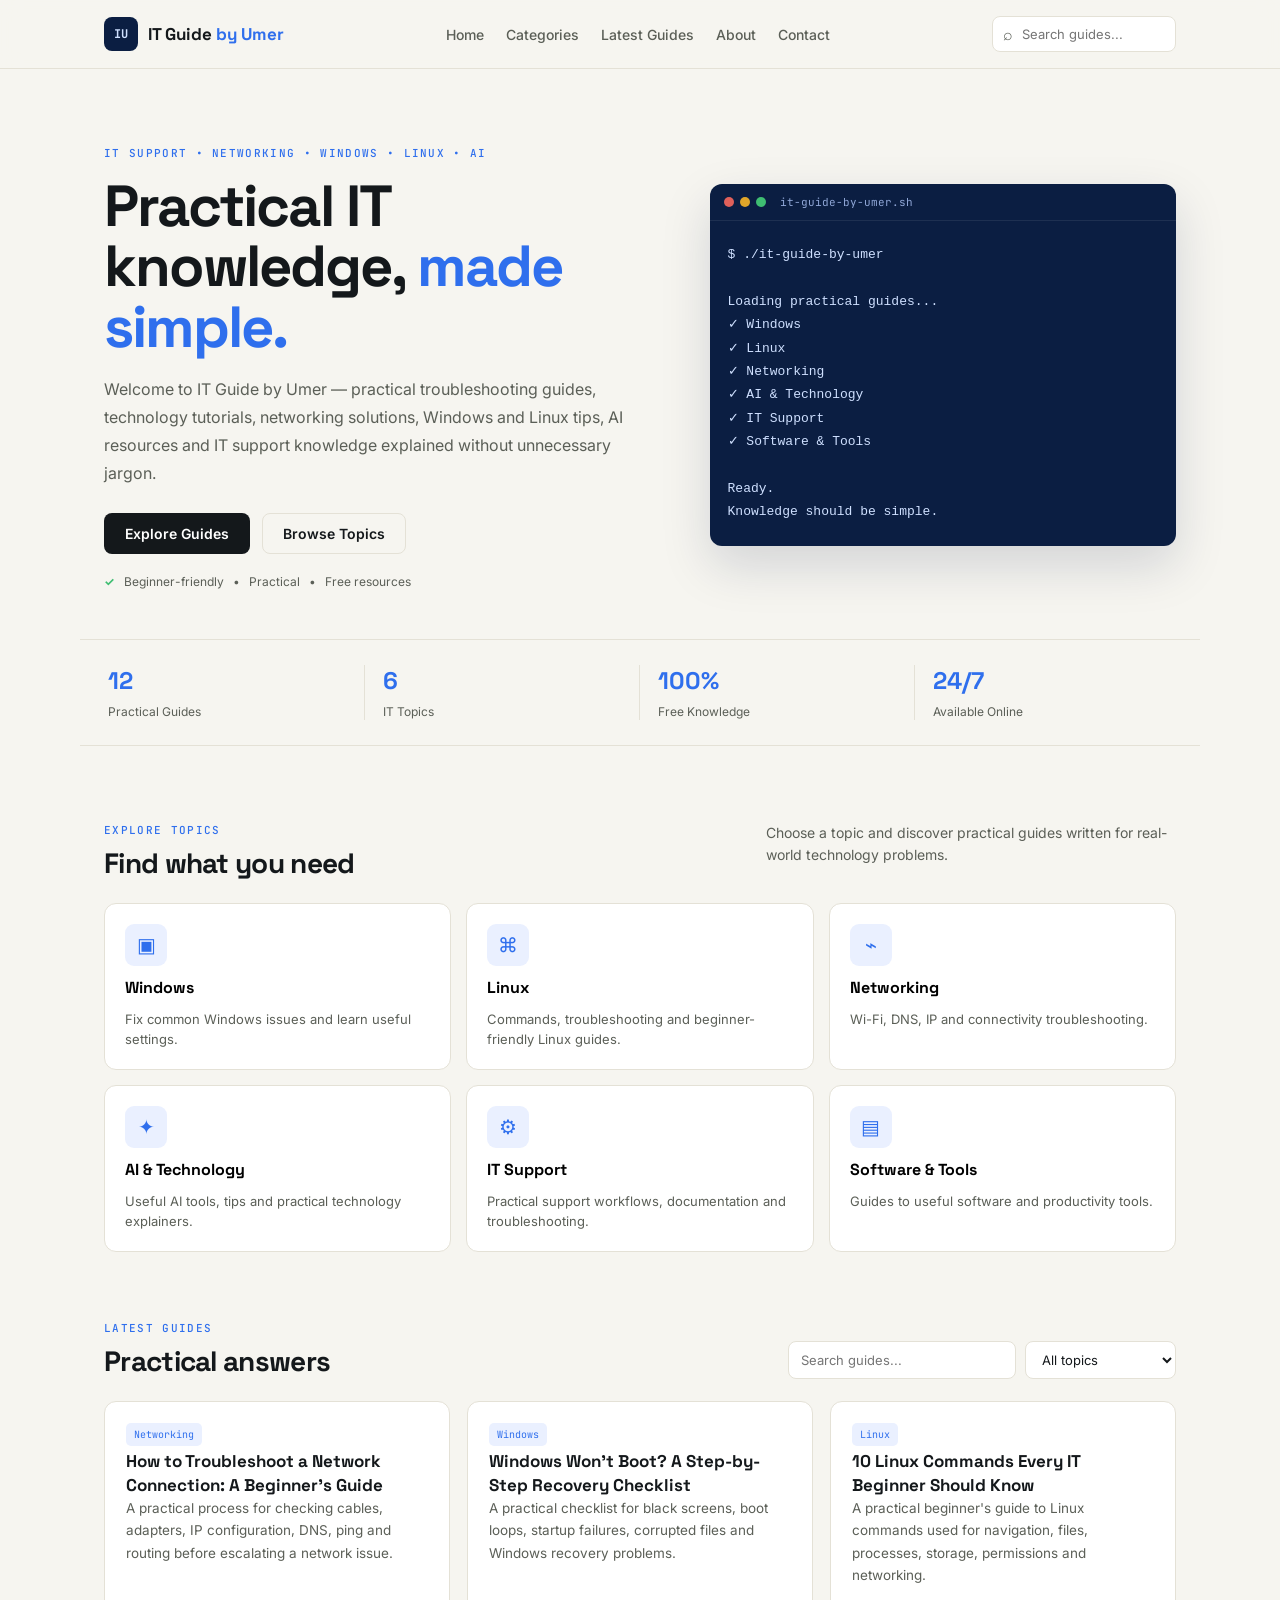
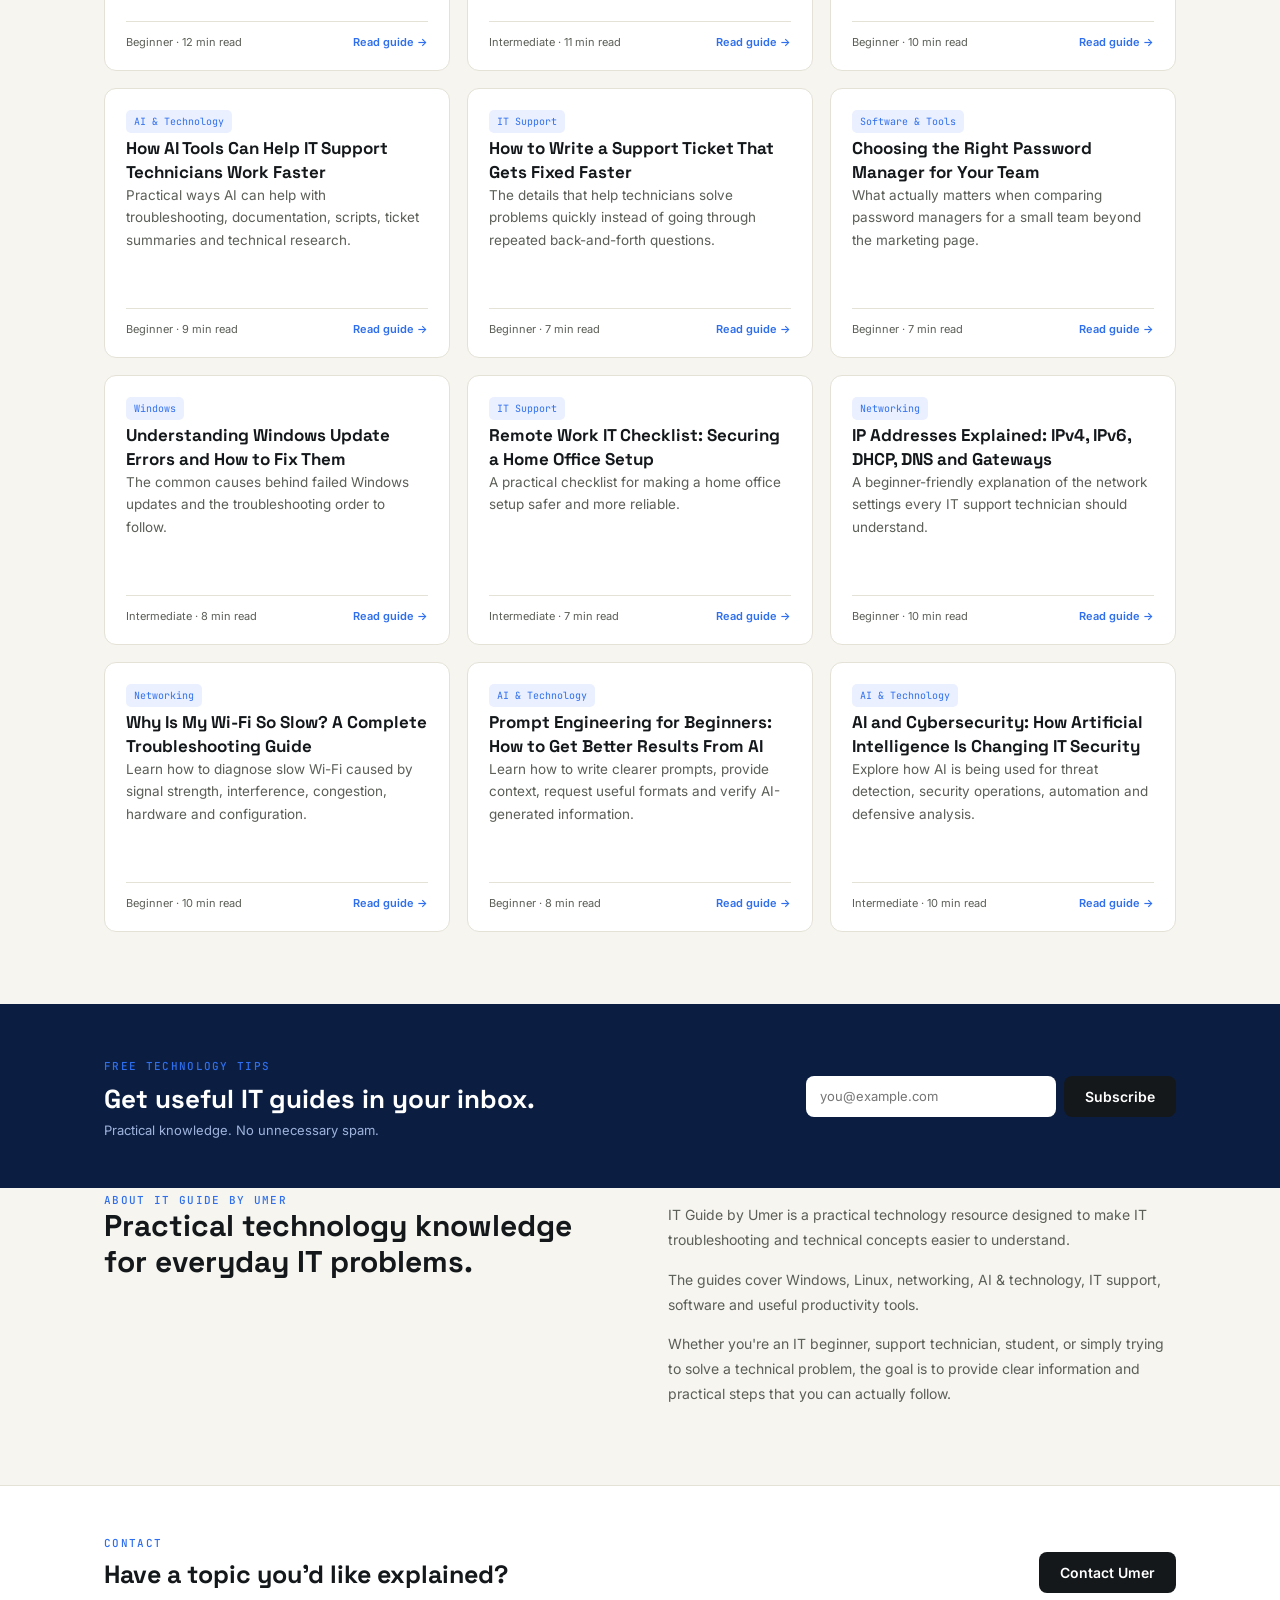
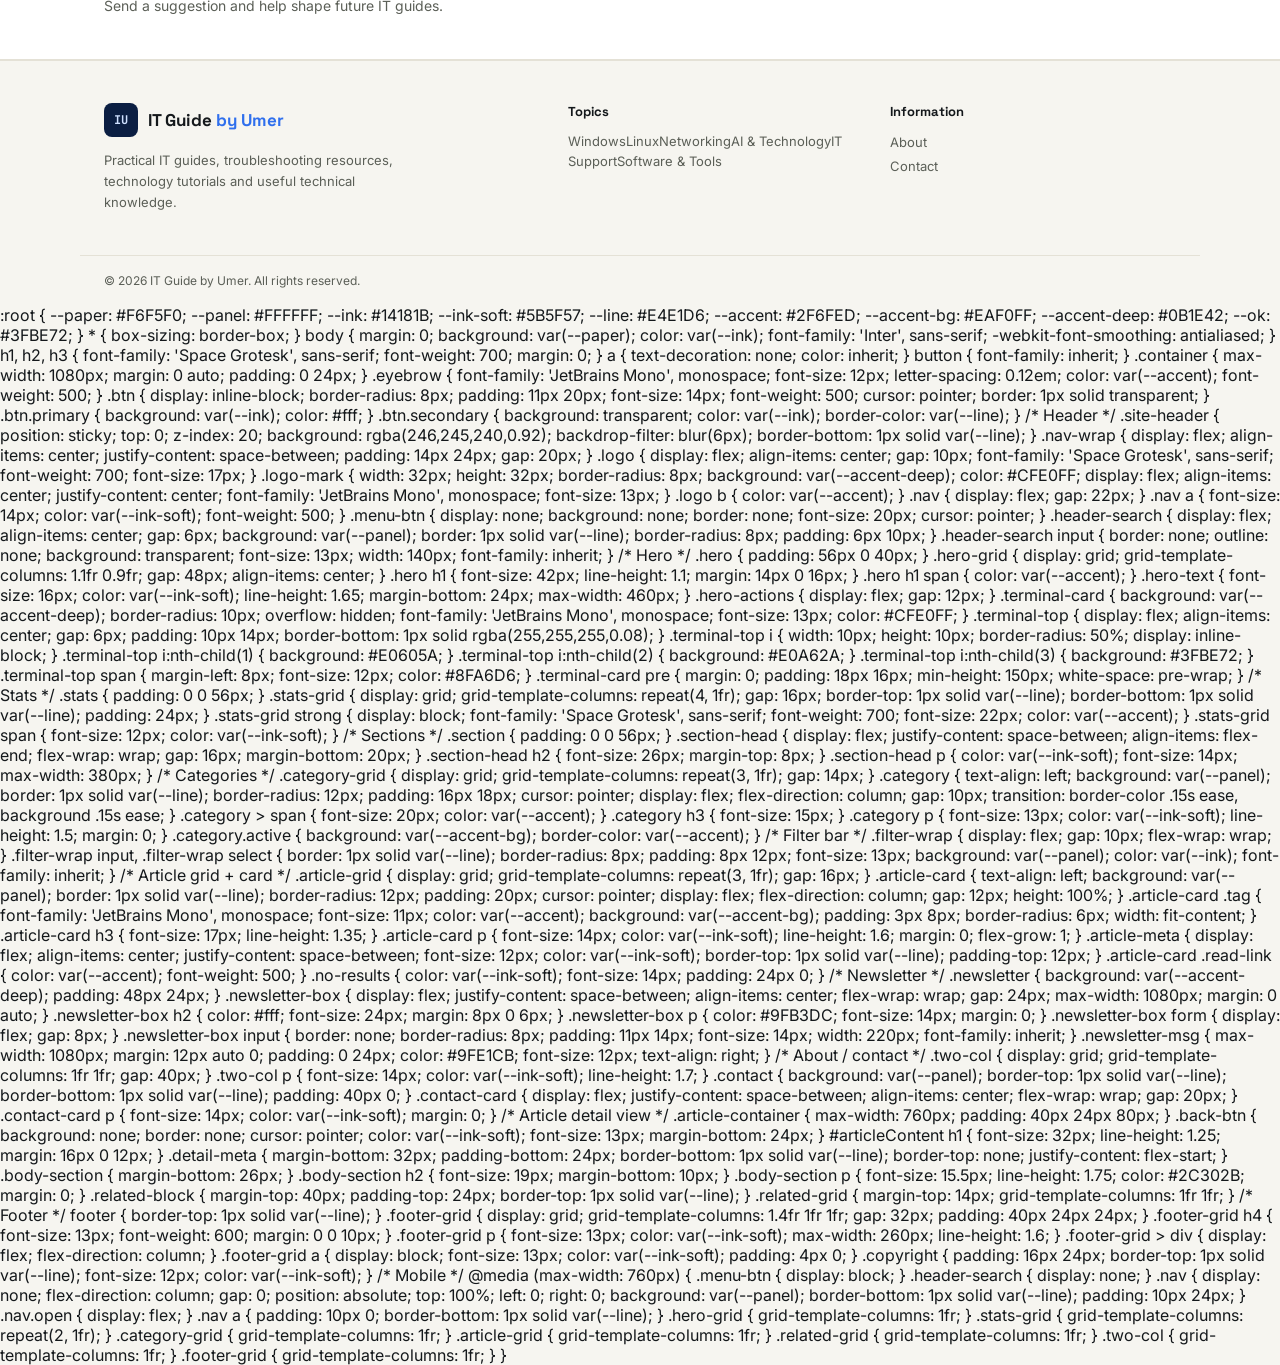
==== commit 48f340f3: "Update index.html" ====
--- a/index.html
+++ b/index.html
@@ -2798,82 +2798,7 @@
 ========================================================= */
 
 function openArticle(id) {
-
-  const article =
-    ARTICLES.find(item => item.id === id);
-
-  if (!article) return;
-
-
-  homeView.hidden = true;
-
-  articleView.hidden = false;
-
-  window.scrollTo({
-    top: 0,
-    behavior: "smooth"
-  });
-
-
-  articleContent.innerHTML = `
-
-    <span class="eyebrow">
-      ${article.category.toUpperCase()}
-    </span>
-
-    <h1>
-      ${article.title}
-    </h1>
-
-    <p class="article-intro">
-      ${article.excerpt}
-    </p>
-
-    <div class="detail-meta">
-
-      <span>
-        ${article.level}
-      </span>
-
-      <span>•</span>
-
-      <span>
-        ${article.readTime} minute read
-      </span>
-
-      <span>•</span>
-
-      <span>
-        IT Guide by Umer
-      </span>
-
-    </div>
-
-    <div class="article-body">
-
-      ${article.body.map(section => `
-
-        <section class="body-section">
-
-          <h2>
-            ${section.h}
-          </h2>
-
-          <p>
-            ${formatText(section.p)}
-          </p>
-
-        </section>
-
-      `).join("")}
-
-    </div>
-
-  `;
-
-
-  renderRelated(article);
-
+  window.location.href = "article.html?id=" + encodeURIComponent(id);
 }
 
 
@@ -3193,3 +3118,191 @@
 
 </body>
 </html>
+
+
+
+:root {
+  --paper: #F6F5F0;
+  --panel: #FFFFFF;
+  --ink: #14181B;
+  --ink-soft: #5B5F57;
+  --line: #E4E1D6;
+  --accent: #2F6FED;
+  --accent-bg: #EAF0FF;
+  --accent-deep: #0B1E42;
+  --ok: #3FBE72;
+}
+
+* { box-sizing: border-box; }
+body {
+  margin: 0;
+  background: var(--paper);
+  color: var(--ink);
+  font-family: 'Inter', sans-serif;
+  -webkit-font-smoothing: antialiased;
+}
+h1, h2, h3 { font-family: 'Space Grotesk', sans-serif; font-weight: 700; margin: 0; }
+a { text-decoration: none; color: inherit; }
+button { font-family: inherit; }
+.container { max-width: 1080px; margin: 0 auto; padding: 0 24px; }
+
+.eyebrow {
+  font-family: 'JetBrains Mono', monospace;
+  font-size: 12px;
+  letter-spacing: 0.12em;
+  color: var(--accent);
+  font-weight: 500;
+}
+
+.btn {
+  display: inline-block;
+  border-radius: 8px;
+  padding: 11px 20px;
+  font-size: 14px;
+  font-weight: 500;
+  cursor: pointer;
+  border: 1px solid transparent;
+}
+.btn.primary { background: var(--ink); color: #fff; }
+.btn.secondary { background: transparent; color: var(--ink); border-color: var(--line); }
+
+/* Header */
+.site-header {
+  position: sticky; top: 0; z-index: 20;
+  background: rgba(246,245,240,0.92);
+  backdrop-filter: blur(6px);
+  border-bottom: 1px solid var(--line);
+}
+.nav-wrap { display: flex; align-items: center; justify-content: space-between; padding: 14px 24px; gap: 20px; }
+.logo { display: flex; align-items: center; gap: 10px; font-family: 'Space Grotesk', sans-serif; font-weight: 700; font-size: 17px; }
+.logo-mark {
+  width: 32px; height: 32px; border-radius: 8px;
+  background: var(--accent-deep); color: #CFE0FF;
+  display: flex; align-items: center; justify-content: center;
+  font-family: 'JetBrains Mono', monospace; font-size: 13px;
+}
+.logo b { color: var(--accent); }
+.nav { display: flex; gap: 22px; }
+.nav a { font-size: 14px; color: var(--ink-soft); font-weight: 500; }
+.menu-btn { display: none; background: none; border: none; font-size: 20px; cursor: pointer; }
+.header-search { display: flex; align-items: center; gap: 6px; background: var(--panel); border: 1px solid var(--line); border-radius: 8px; padding: 6px 10px; }
+.header-search input { border: none; outline: none; background: transparent; font-size: 13px; width: 140px; font-family: inherit; }
+
+/* Hero */
+.hero { padding: 56px 0 40px; }
+.hero-grid { display: grid; grid-template-columns: 1.1fr 0.9fr; gap: 48px; align-items: center; }
+.hero h1 { font-size: 42px; line-height: 1.1; margin: 14px 0 16px; }
+.hero h1 span { color: var(--accent); }
+.hero-text { font-size: 16px; color: var(--ink-soft); line-height: 1.65; margin-bottom: 24px; max-width: 460px; }
+.hero-actions { display: flex; gap: 12px; }
+
+.terminal-card { background: var(--accent-deep); border-radius: 10px; overflow: hidden; font-family: 'JetBrains Mono', monospace; font-size: 13px; color: #CFE0FF; }
+.terminal-top { display: flex; align-items: center; gap: 6px; padding: 10px 14px; border-bottom: 1px solid rgba(255,255,255,0.08); }
+.terminal-top i { width: 10px; height: 10px; border-radius: 50%; display: inline-block; }
+.terminal-top i:nth-child(1) { background: #E0605A; }
+.terminal-top i:nth-child(2) { background: #E0A62A; }
+.terminal-top i:nth-child(3) { background: #3FBE72; }
+.terminal-top span { margin-left: 8px; font-size: 12px; color: #8FA6D6; }
+.terminal-card pre { margin: 0; padding: 18px 16px; min-height: 150px; white-space: pre-wrap; }
+
+/* Stats */
+.stats { padding: 0 0 56px; }
+.stats-grid { display: grid; grid-template-columns: repeat(4, 1fr); gap: 16px; border-top: 1px solid var(--line); border-bottom: 1px solid var(--line); padding: 24px; }
+.stats-grid strong { display: block; font-family: 'Space Grotesk', sans-serif; font-weight: 700; font-size: 22px; color: var(--accent); }
+.stats-grid span { font-size: 12px; color: var(--ink-soft); }
+
+/* Sections */
+.section { padding: 0 0 56px; }
+.section-head { display: flex; justify-content: space-between; align-items: flex-end; flex-wrap: wrap; gap: 16px; margin-bottom: 20px; }
+.section-head h2 { font-size: 26px; margin-top: 8px; }
+.section-head p { color: var(--ink-soft); font-size: 14px; max-width: 380px; }
+
+/* Categories */
+.category-grid { display: grid; grid-template-columns: repeat(3, 1fr); gap: 14px; }
+.category {
+  text-align: left; background: var(--panel); border: 1px solid var(--line); border-radius: 12px;
+  padding: 16px 18px; cursor: pointer; display: flex; flex-direction: column; gap: 10px;
+  transition: border-color .15s ease, background .15s ease;
+}
+.category > span { font-size: 20px; color: var(--accent); }
+.category h3 { font-size: 15px; }
+.category p { font-size: 13px; color: var(--ink-soft); line-height: 1.5; margin: 0; }
+.category.active { background: var(--accent-bg); border-color: var(--accent); }
+
+/* Filter bar */
+.filter-wrap { display: flex; gap: 10px; flex-wrap: wrap; }
+.filter-wrap input, .filter-wrap select {
+  border: 1px solid var(--line); border-radius: 8px; padding: 8px 12px; font-size: 13px;
+  background: var(--panel); color: var(--ink); font-family: inherit;
+}
+
+/* Article grid + card */
+.article-grid { display: grid; grid-template-columns: repeat(3, 1fr); gap: 16px; }
+.article-card {
+  text-align: left; background: var(--panel); border: 1px solid var(--line); border-radius: 12px;
+  padding: 20px; cursor: pointer; display: flex; flex-direction: column; gap: 12px; height: 100%;
+}
+.article-card .tag {
+  font-family: 'JetBrains Mono', monospace; font-size: 11px; color: var(--accent);
+  background: var(--accent-bg); padding: 3px 8px; border-radius: 6px; width: fit-content;
+}
+.article-card h3 { font-size: 17px; line-height: 1.35; }
+.article-card p { font-size: 14px; color: var(--ink-soft); line-height: 1.6; margin: 0; flex-grow: 1; }
+.article-meta {
+  display: flex; align-items: center; justify-content: space-between; font-size: 12px;
+  color: var(--ink-soft); border-top: 1px solid var(--line); padding-top: 12px;
+}
+.article-card .read-link { color: var(--accent); font-weight: 500; }
+.no-results { color: var(--ink-soft); font-size: 14px; padding: 24px 0; }
+
+/* Newsletter */
+.newsletter { background: var(--accent-deep); padding: 48px 24px; }
+.newsletter-box { display: flex; justify-content: space-between; align-items: center; flex-wrap: wrap; gap: 24px; max-width: 1080px; margin: 0 auto; }
+.newsletter-box h2 { color: #fff; font-size: 24px; margin: 8px 0 6px; }
+.newsletter-box p { color: #9FB3DC; font-size: 14px; margin: 0; }
+.newsletter-box form { display: flex; gap: 8px; }
+.newsletter-box input { border: none; border-radius: 8px; padding: 11px 14px; font-size: 14px; width: 220px; font-family: inherit; }
+.newsletter-msg { max-width: 1080px; margin: 12px auto 0; padding: 0 24px; color: #9FE1CB; font-size: 12px; text-align: right; }
+
+/* About / contact */
+.two-col { display: grid; grid-template-columns: 1fr 1fr; gap: 40px; }
+.two-col p { font-size: 14px; color: var(--ink-soft); line-height: 1.7; }
+.contact { background: var(--panel); border-top: 1px solid var(--line); border-bottom: 1px solid var(--line); padding: 40px 0; }
+.contact-card { display: flex; justify-content: space-between; align-items: center; flex-wrap: wrap; gap: 20px; }
+.contact-card p { font-size: 14px; color: var(--ink-soft); margin: 0; }
+
+/* Article detail view */
+.article-container { max-width: 760px; padding: 40px 24px 80px; }
+.back-btn { background: none; border: none; cursor: pointer; color: var(--ink-soft); font-size: 13px; margin-bottom: 24px; }
+#articleContent h1 { font-size: 32px; line-height: 1.25; margin: 16px 0 12px; }
+.detail-meta { margin-bottom: 32px; padding-bottom: 24px; border-bottom: 1px solid var(--line); border-top: none; justify-content: flex-start; }
+.body-section { margin-bottom: 26px; }
+.body-section h2 { font-size: 19px; margin-bottom: 10px; }
+.body-section p { font-size: 15.5px; line-height: 1.75; color: #2C302B; margin: 0; }
+.related-block { margin-top: 40px; padding-top: 24px; border-top: 1px solid var(--line); }
+.related-grid { margin-top: 14px; grid-template-columns: 1fr 1fr; }
+
+/* Footer */
+footer { border-top: 1px solid var(--line); }
+.footer-grid { display: grid; grid-template-columns: 1.4fr 1fr 1fr; gap: 32px; padding: 40px 24px 24px; }
+.footer-grid h4 { font-size: 13px; font-weight: 600; margin: 0 0 10px; }
+.footer-grid p { font-size: 13px; color: var(--ink-soft); max-width: 260px; line-height: 1.6; }
+.footer-grid > div { display: flex; flex-direction: column; }
+.footer-grid a { display: block; font-size: 13px; color: var(--ink-soft); padding: 4px 0; }
+.copyright { padding: 16px 24px; border-top: 1px solid var(--line); font-size: 12px; color: var(--ink-soft); }
+
+/* Mobile */
+@media (max-width: 760px) {
+  .menu-btn { display: block; }
+  .header-search { display: none; }
+  .nav { display: none; flex-direction: column; gap: 0; position: absolute; top: 100%; left: 0; right: 0; background: var(--panel); border-bottom: 1px solid var(--line); padding: 10px 24px; }
+  .nav.open { display: flex; }
+  .nav a { padding: 10px 0; border-bottom: 1px solid var(--line); }
+  .hero-grid { grid-template-columns: 1fr; }
+  .stats-grid { grid-template-columns: repeat(2, 1fr); }
+  .category-grid { grid-template-columns: 1fr; }
+  .article-grid { grid-template-columns: 1fr; }
+  .related-grid { grid-template-columns: 1fr; }
+  .two-col { grid-template-columns: 1fr; }
+  .footer-grid { grid-template-columns: 1fr; }
+}
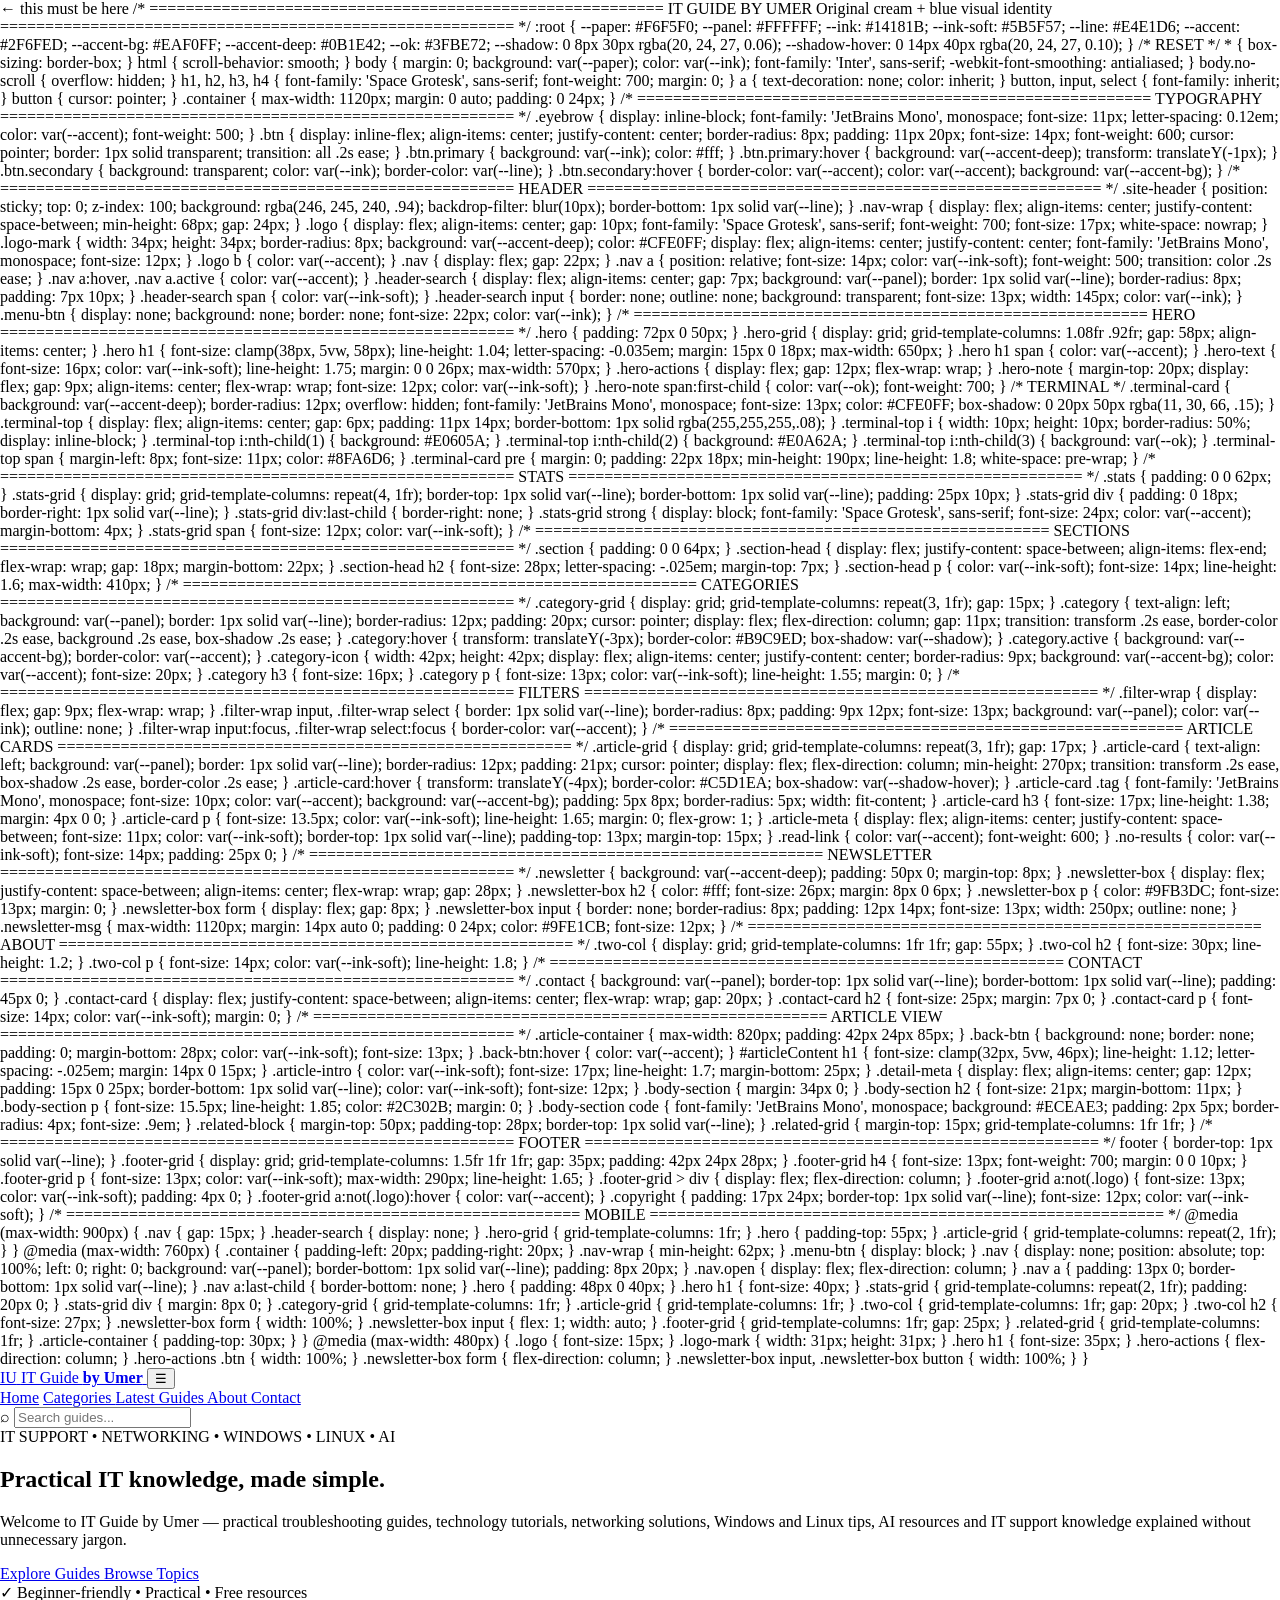
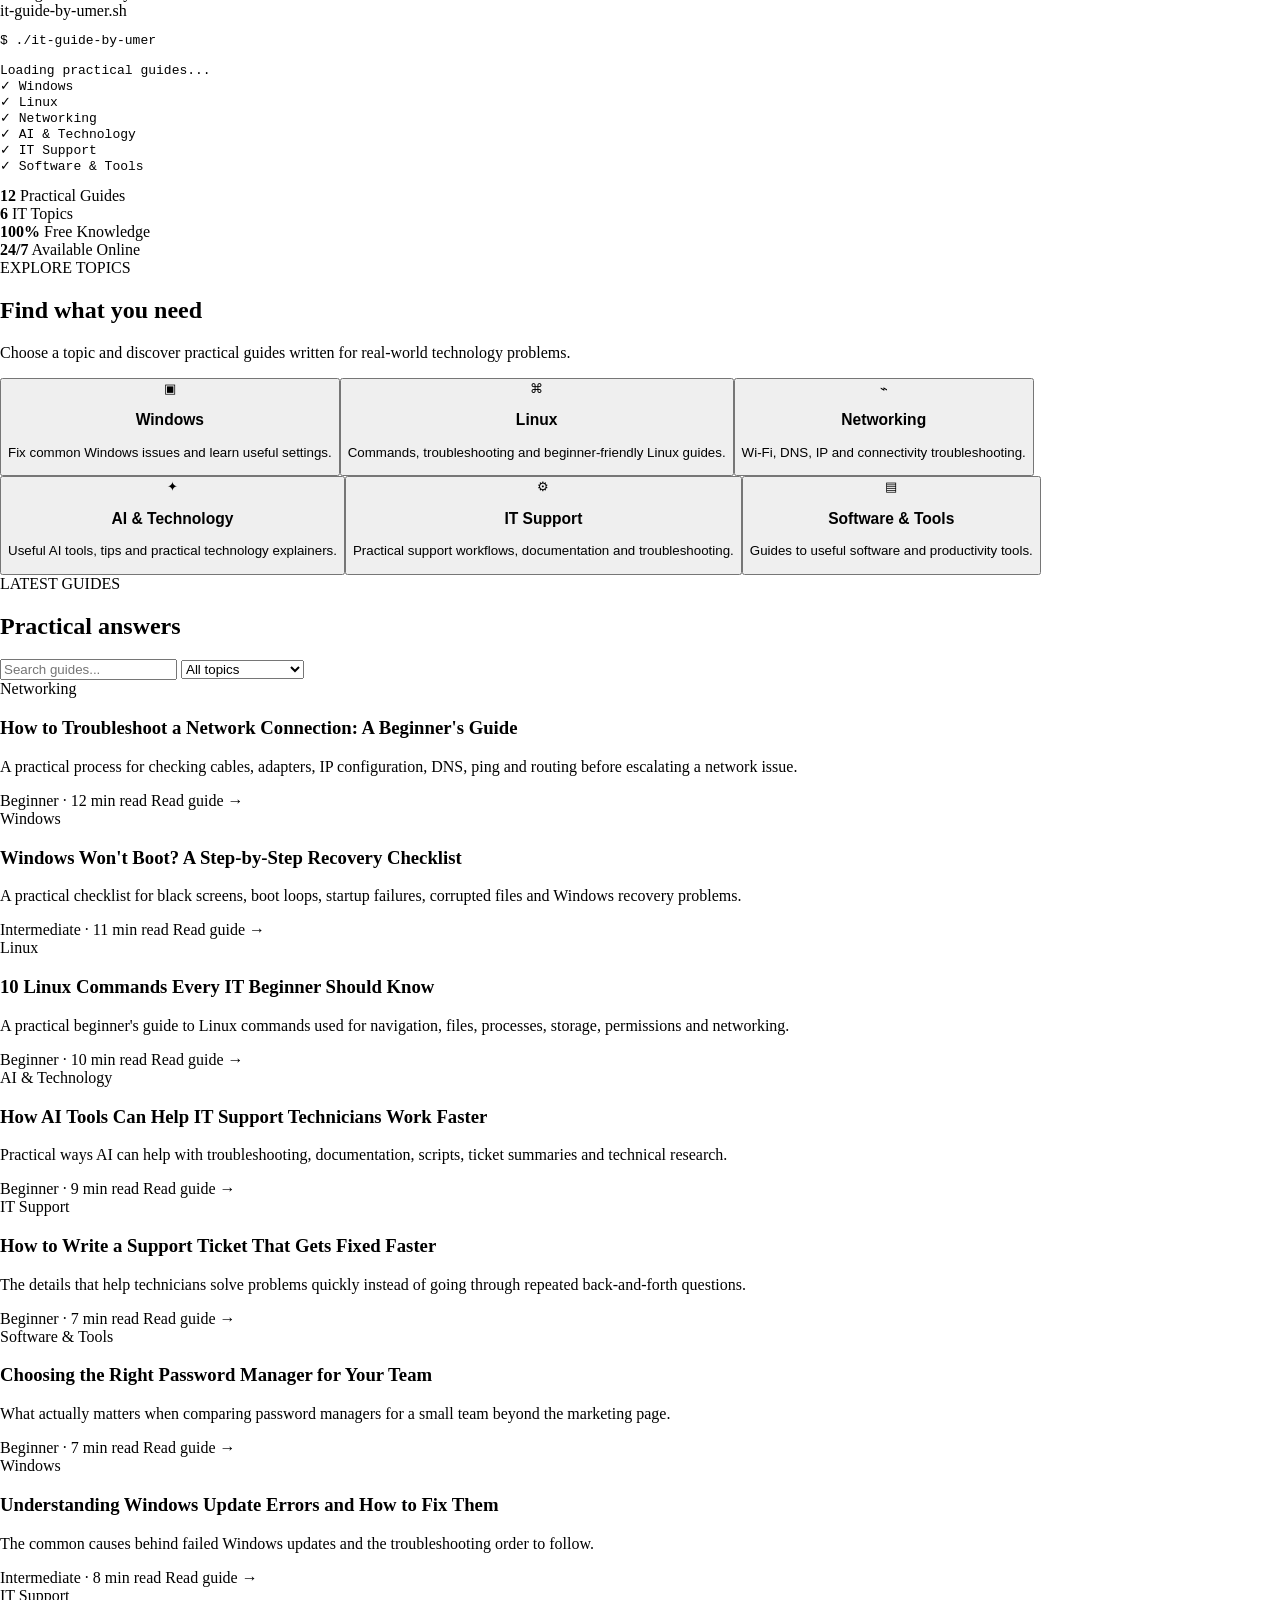
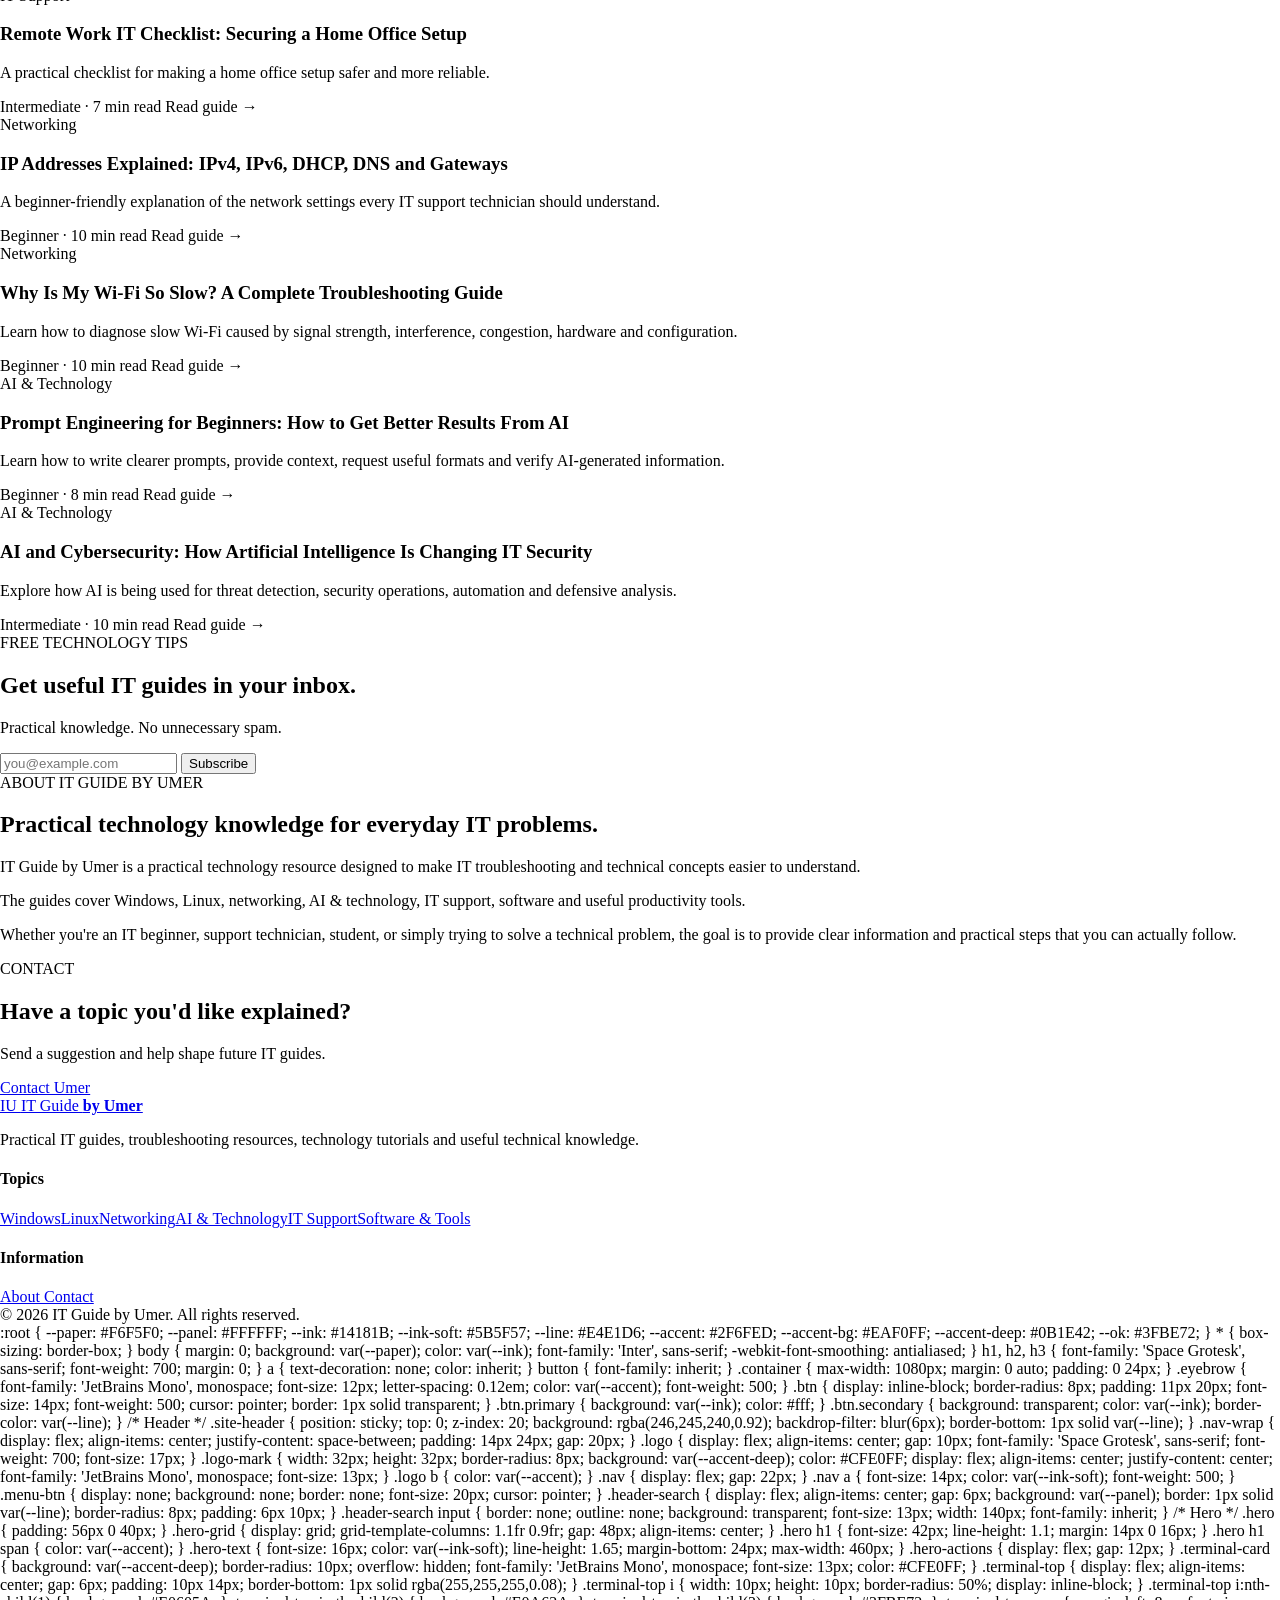
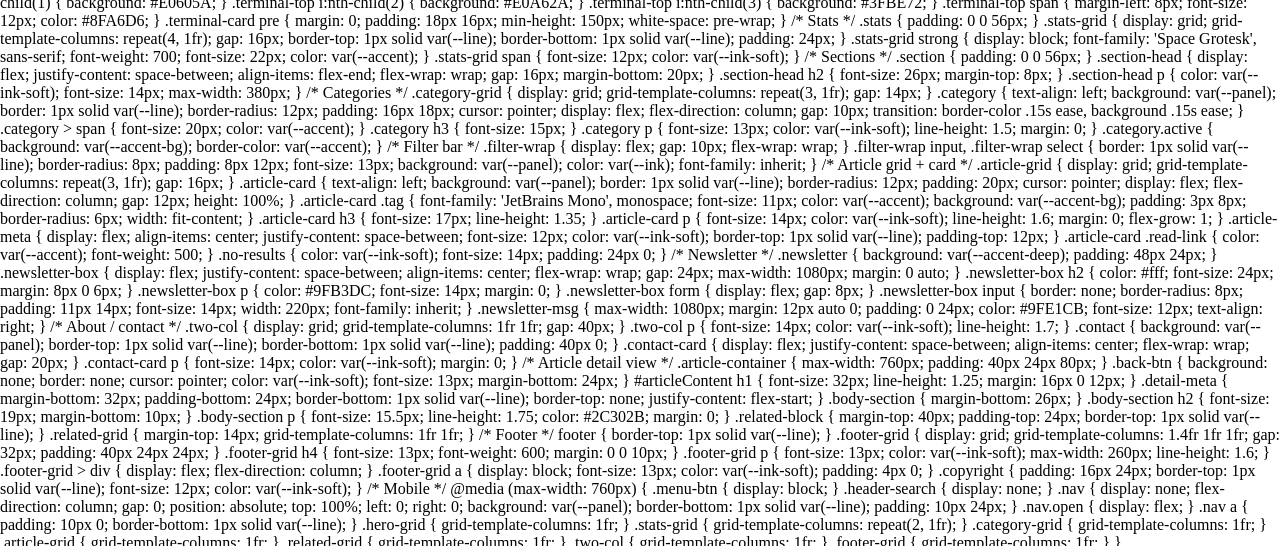
==== commit f9be7c5e: "Update index.html" ====
--- a/index.html
+++ b/index.html
@@ -22,7 +22,14 @@
 >
 
 <style>
-
+    :root { --paper: #F6F5F0; }
+    * { box-sizing: border-box; }
+    body { margin: 0; }
+    /* ... all your CSS ... */
+</style>   ← this must be here
+
+</head>
+<body>
 /* =========================================================
    IT GUIDE BY UMER
    Original cream + blue visual identity
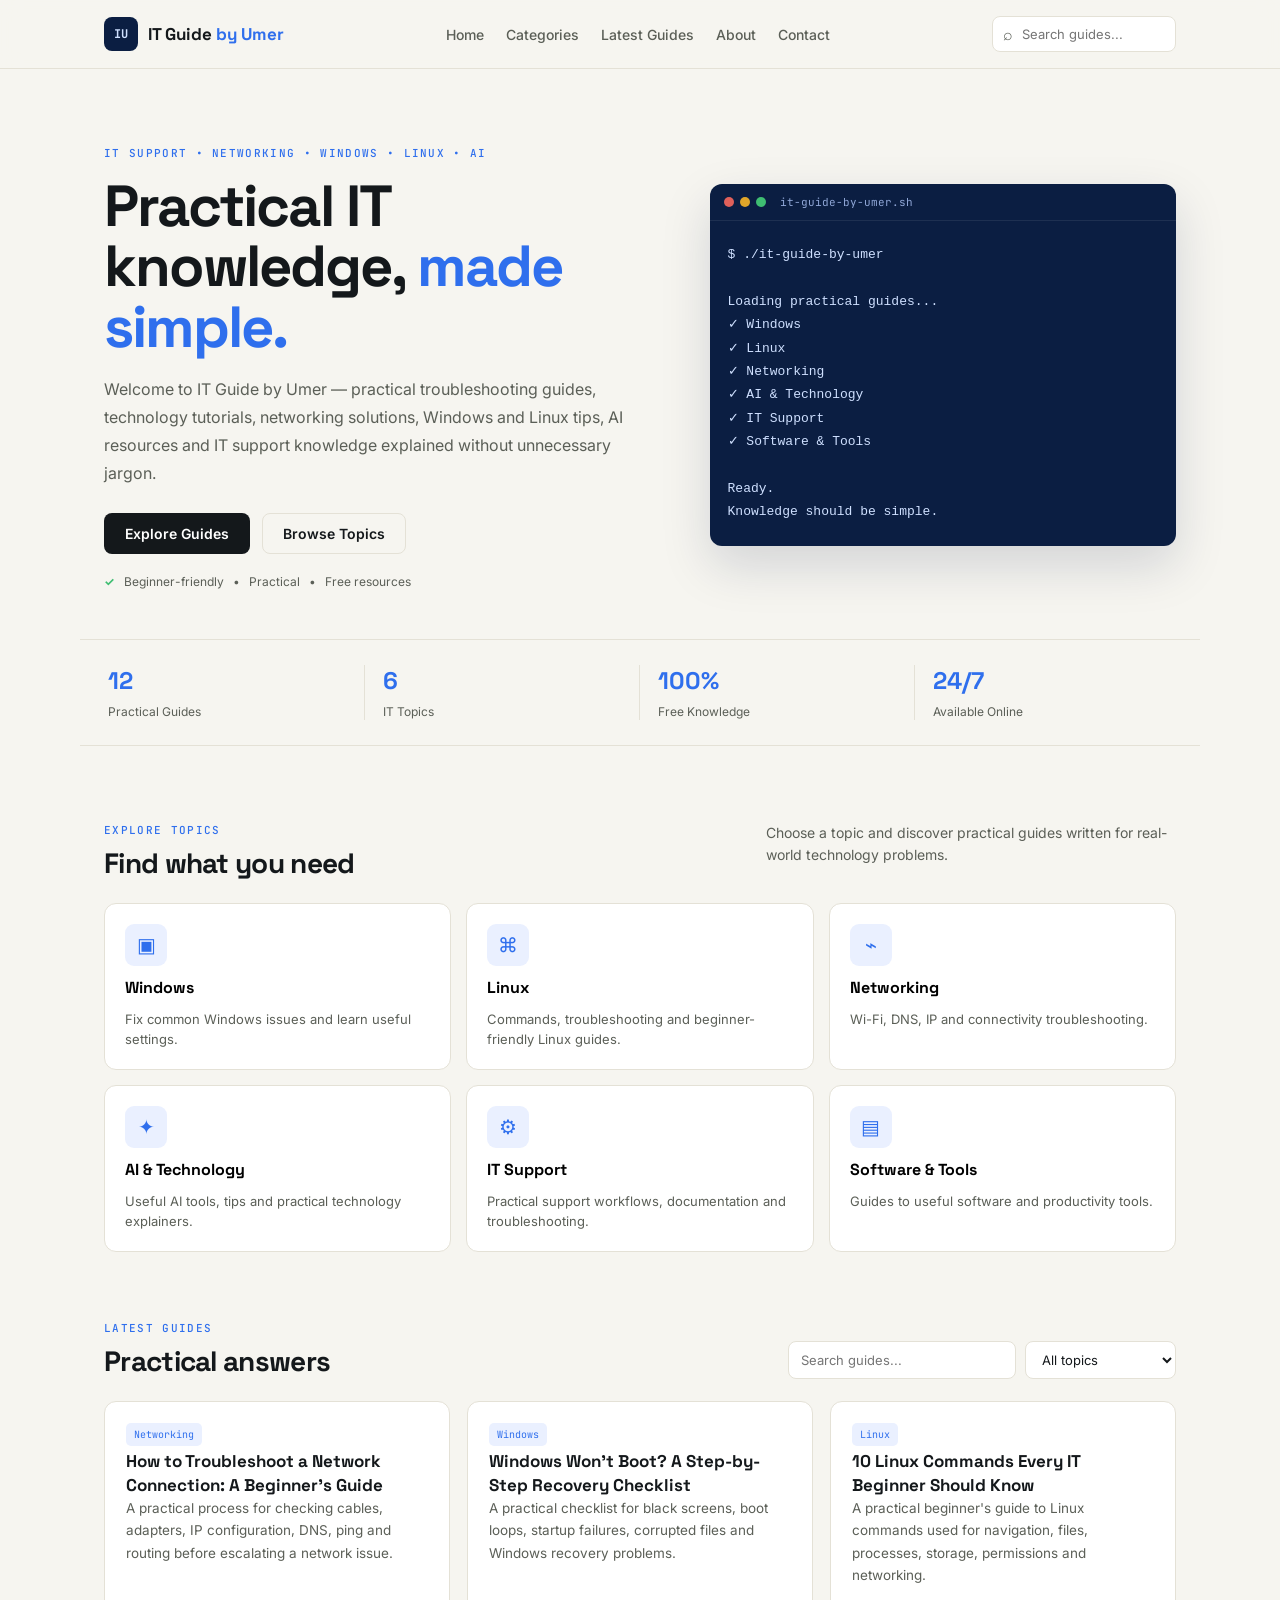
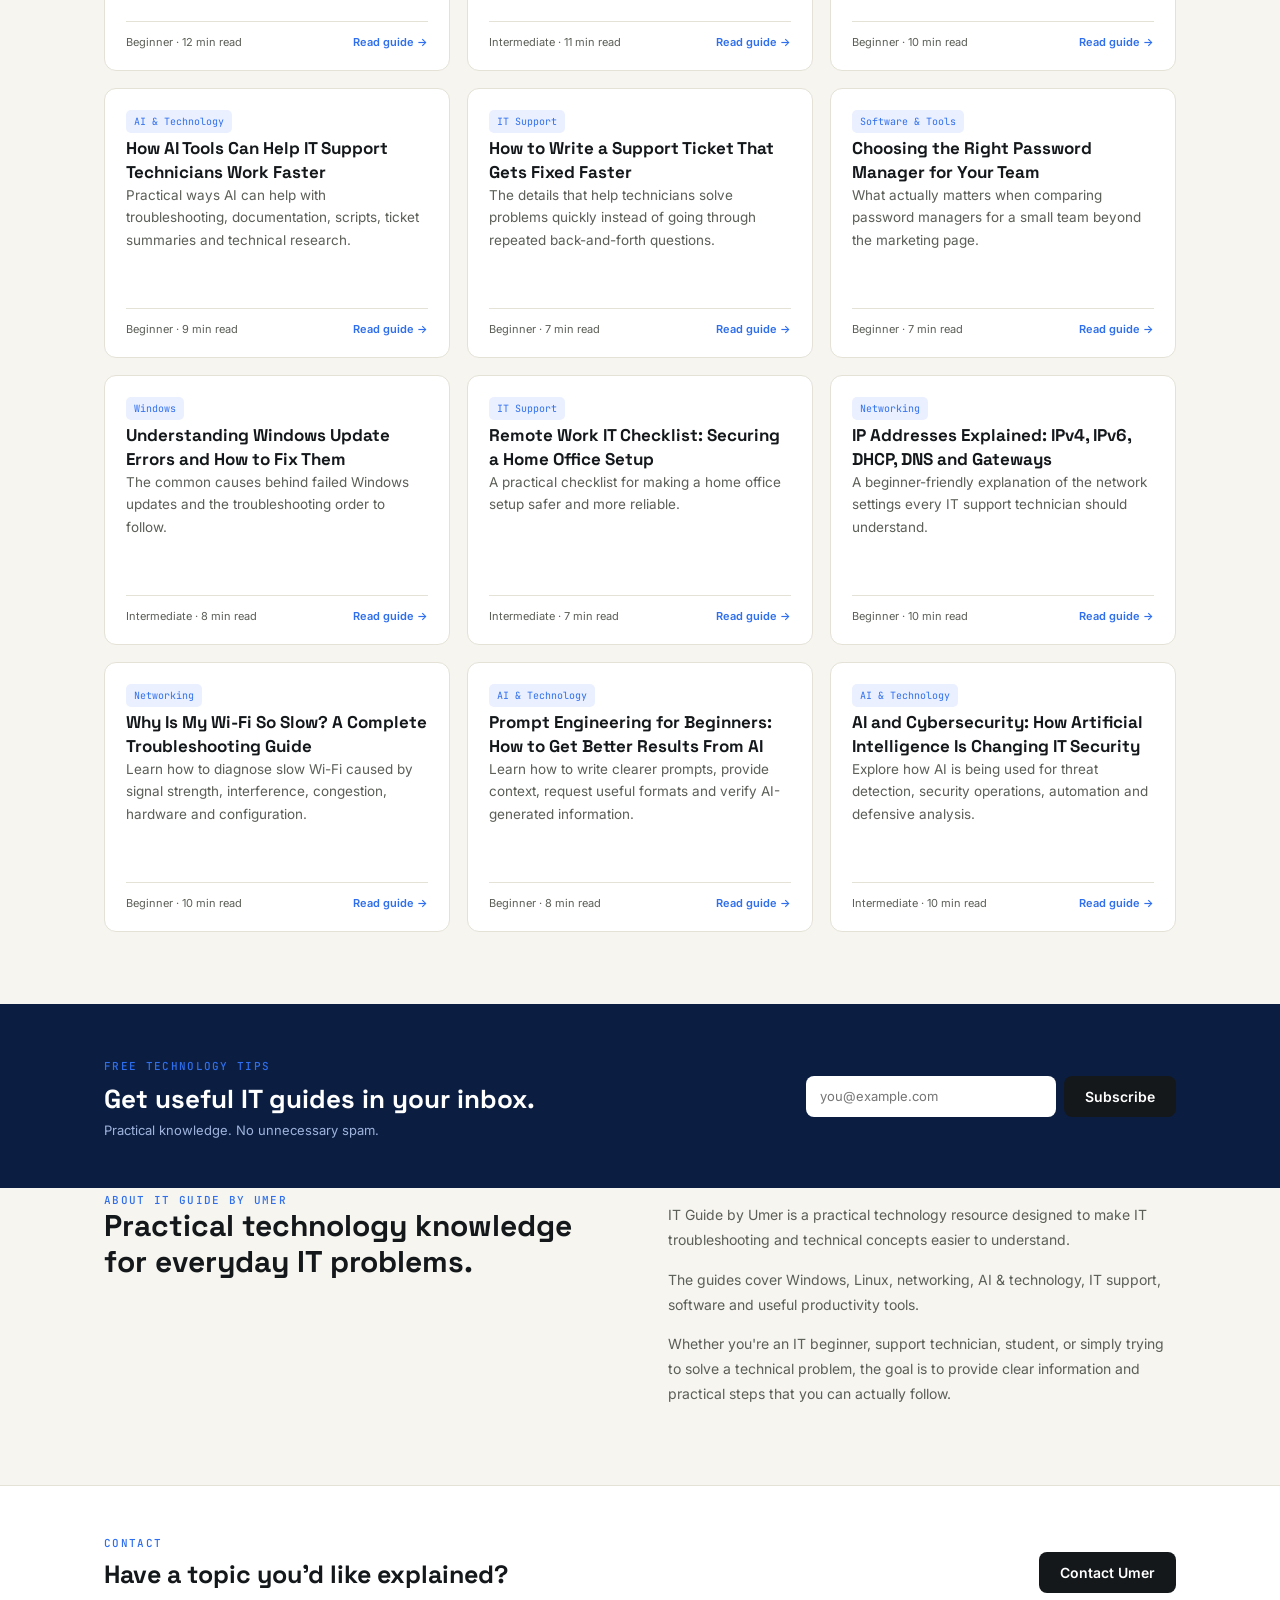
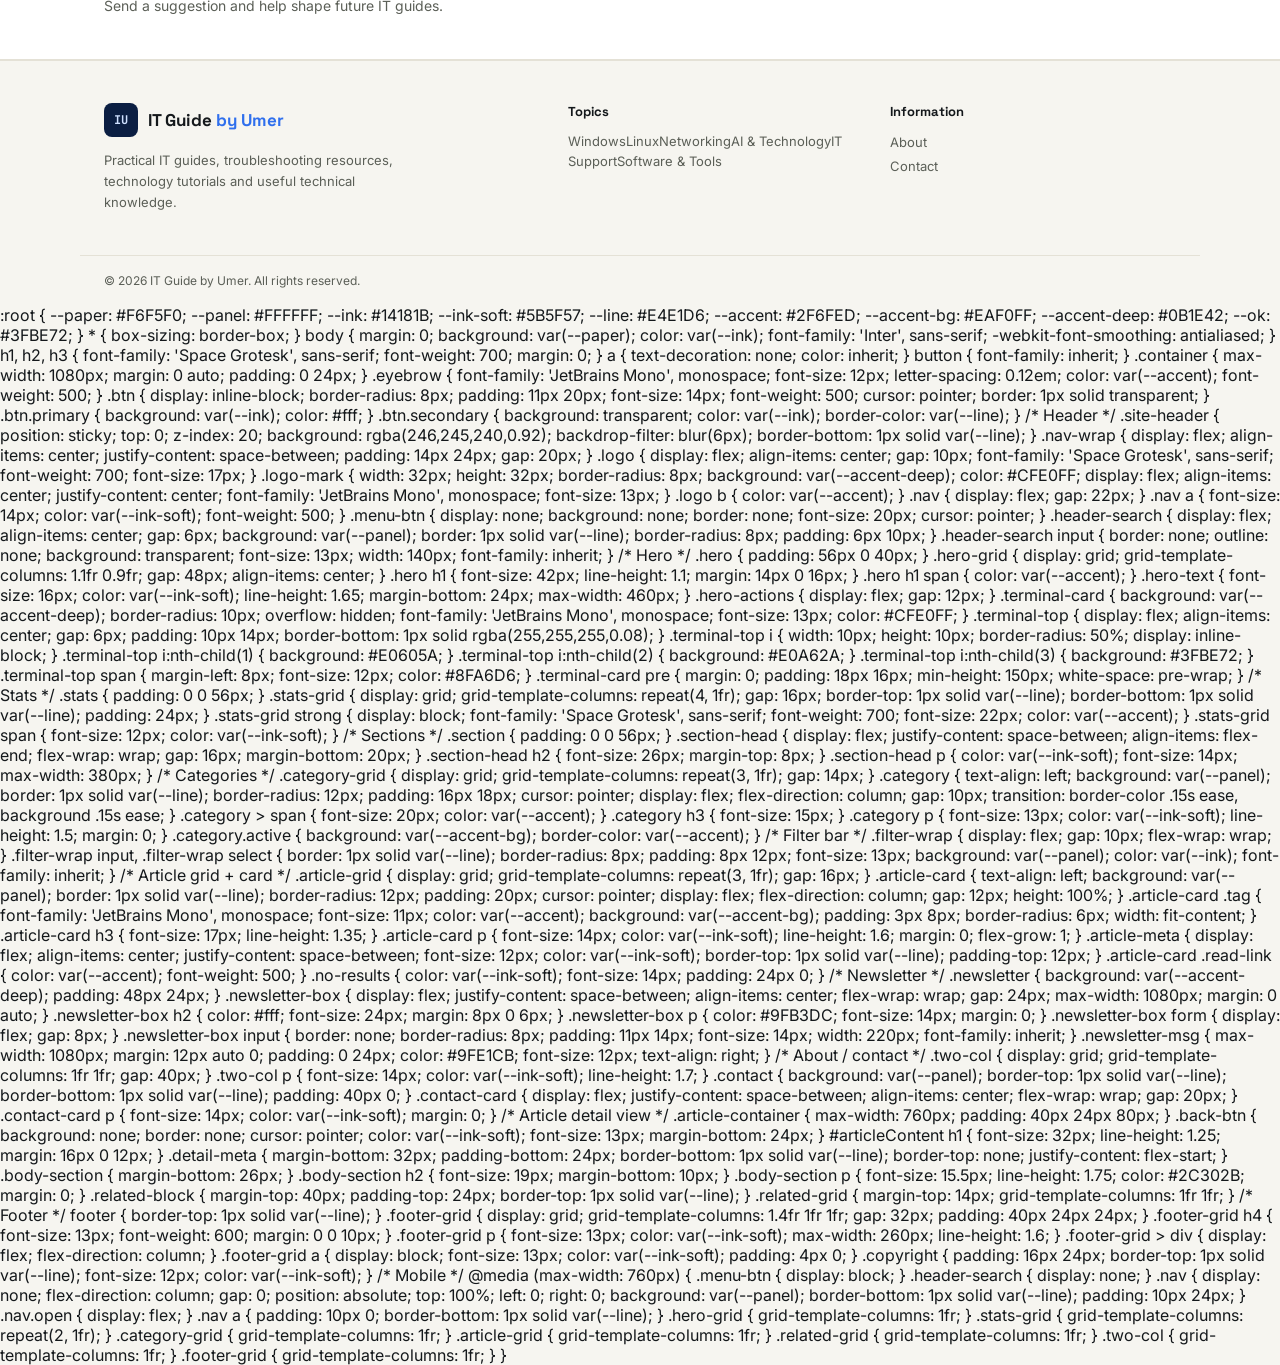
==== commit 061a3e68: "Update index.html" ====
--- a/index.html
+++ b/index.html
@@ -22,14 +22,7 @@
 >
 
 <style>
-    :root { --paper: #F6F5F0; }
-    * { box-sizing: border-box; }
-    body { margin: 0; }
-    /* ... all your CSS ... */
-</style>   ← this must be here
-
-</head>
-<body>
+
 /* =========================================================
    IT GUIDE BY UMER
    Original cream + blue visual identity
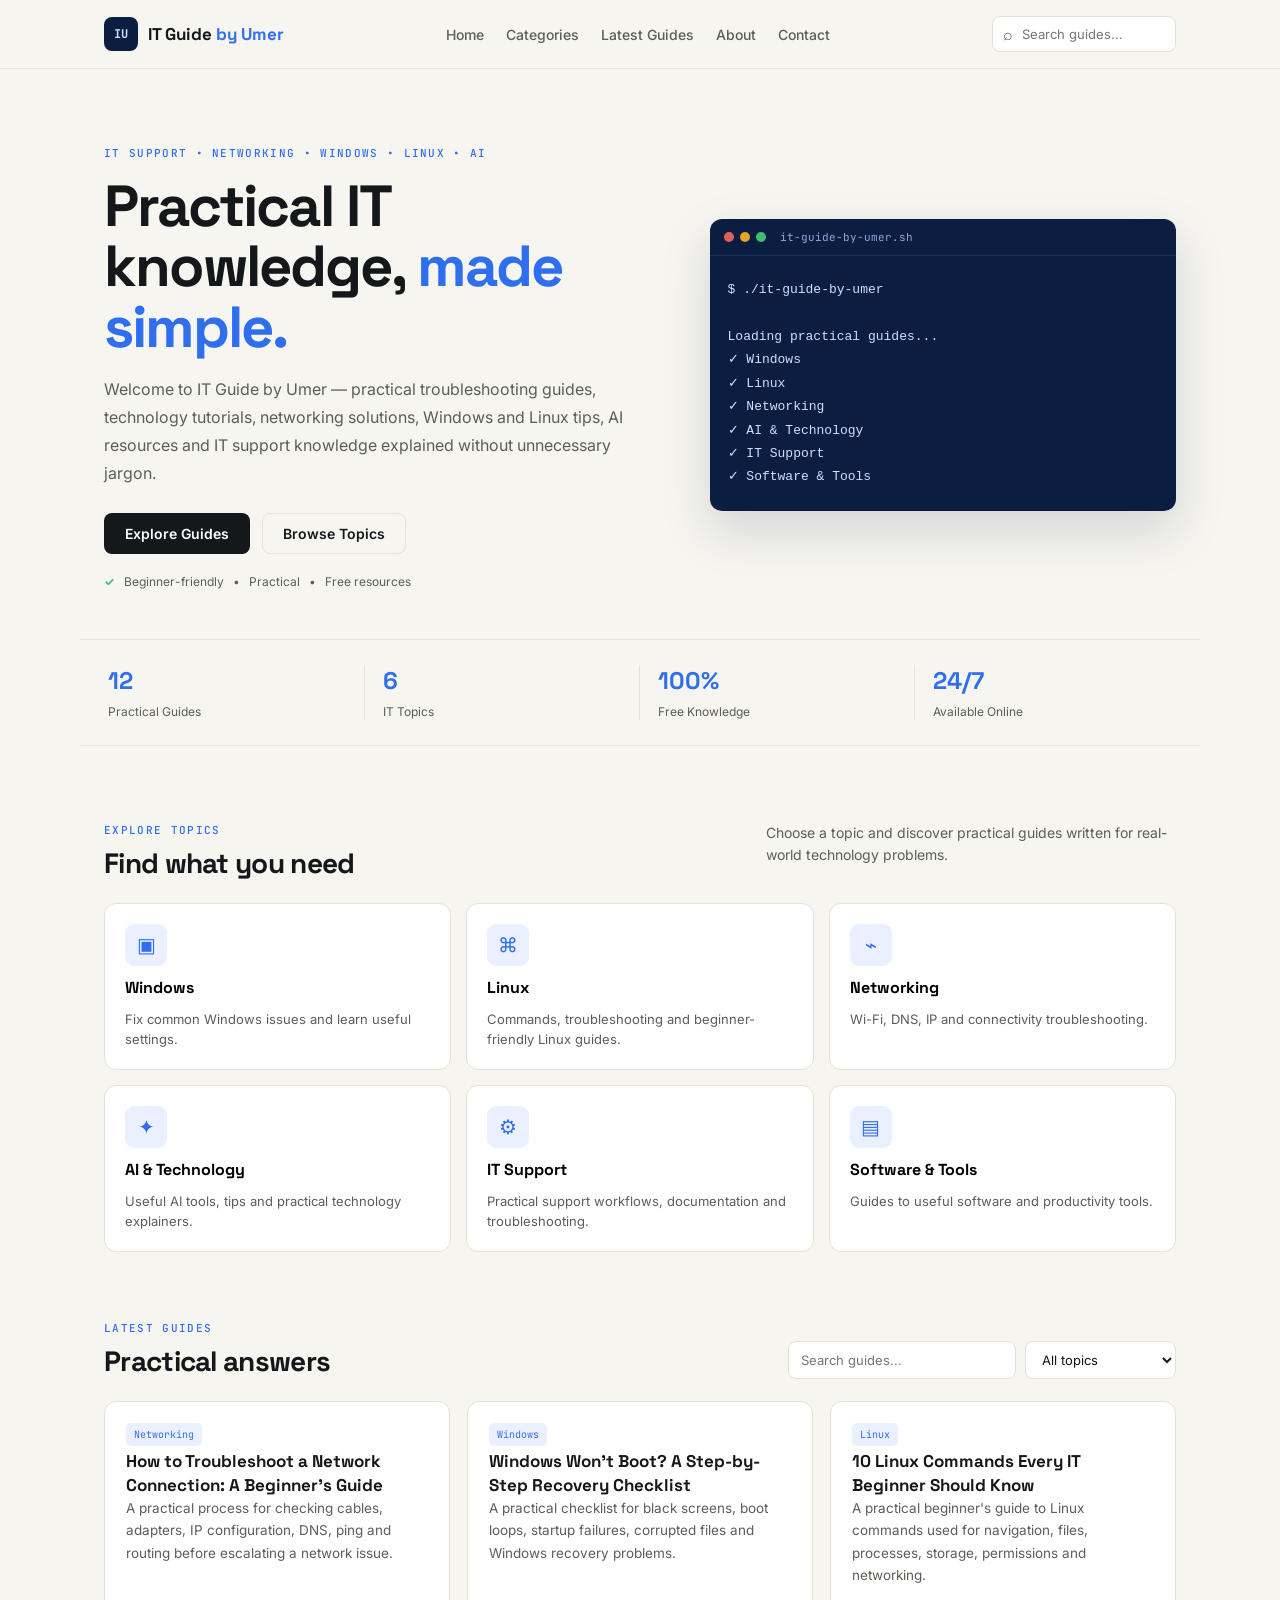
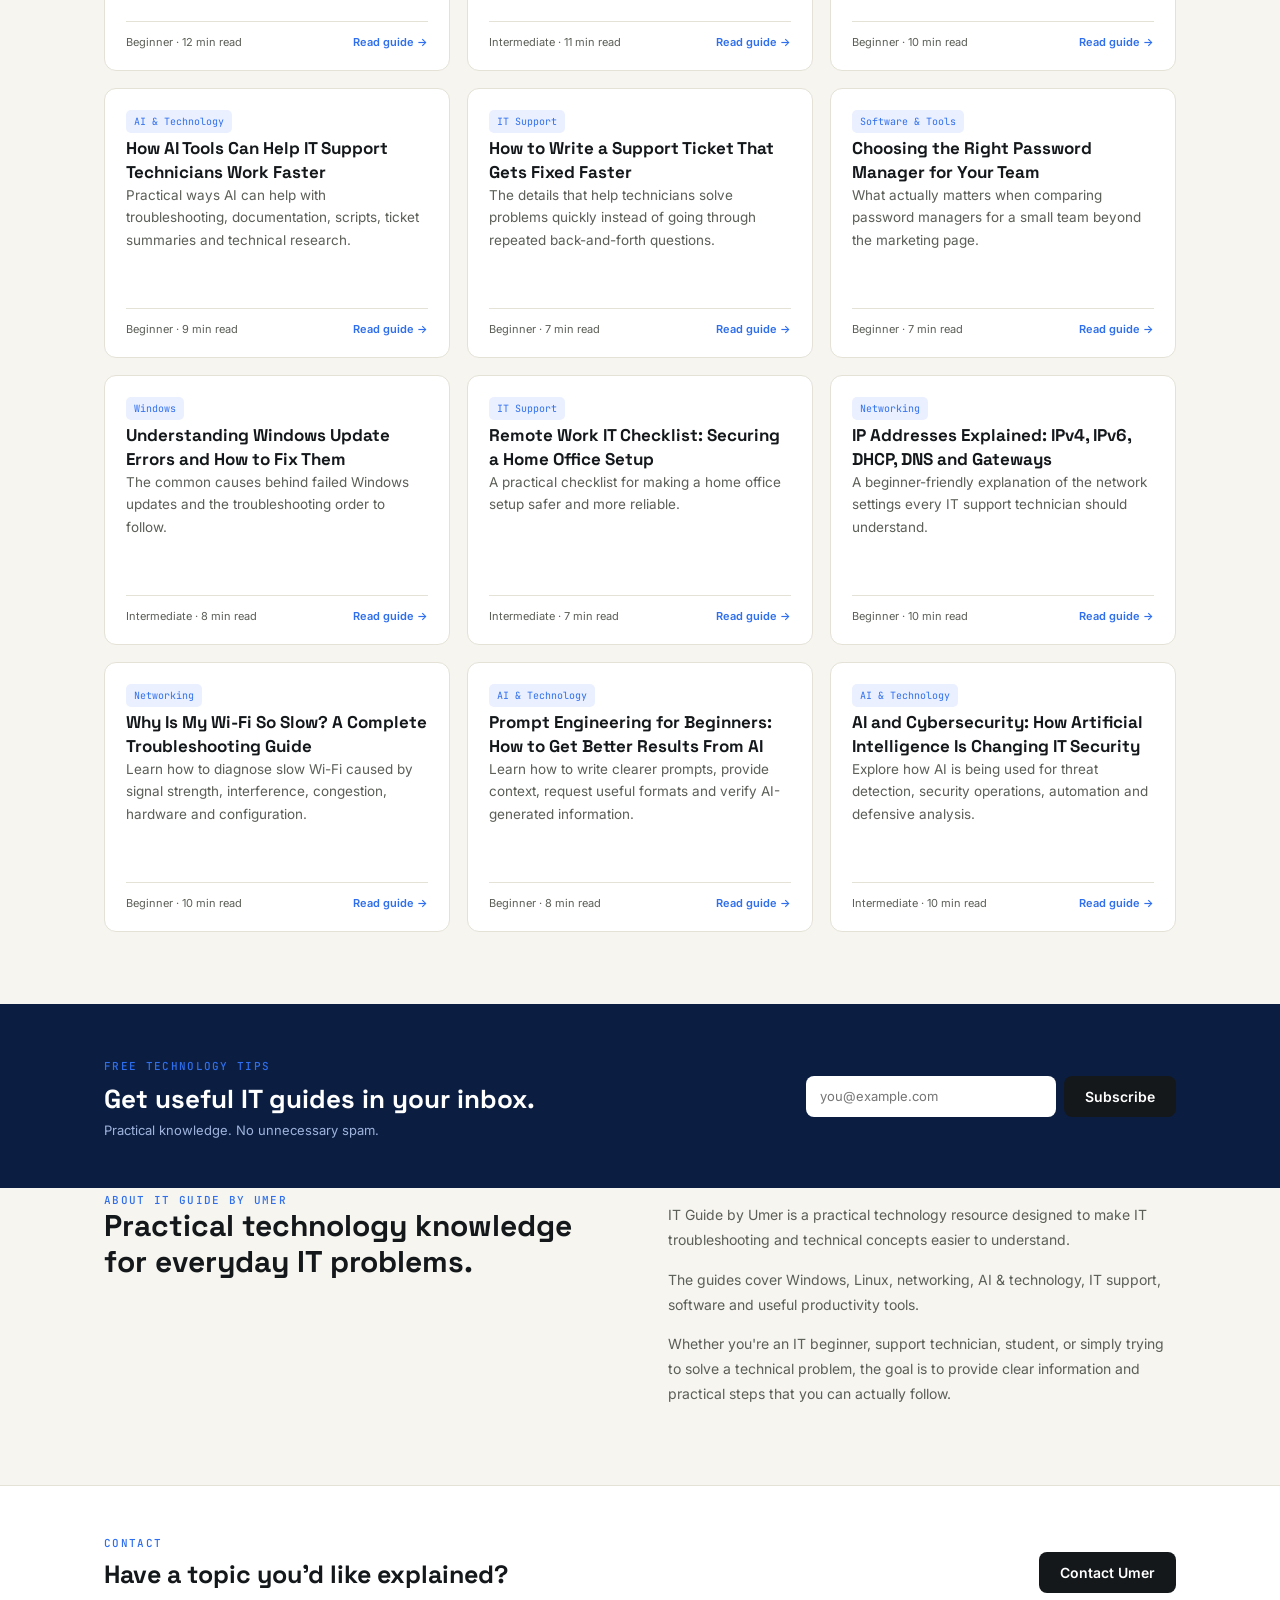
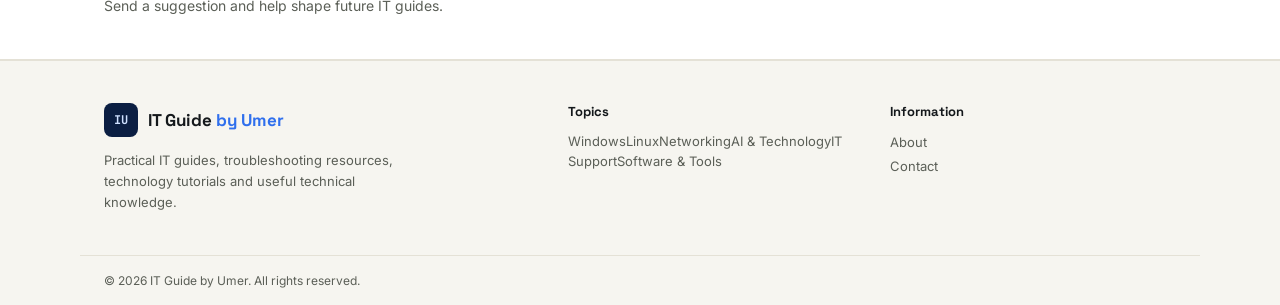
==== commit 60c95a5d: "Update index.html" ====
--- a/index.html
+++ b/index.html
@@ -2798,7 +2798,82 @@
 ========================================================= */
 
 function openArticle(id) {
-  window.location.href = "article.html?id=" + encodeURIComponent(id);
+
+  const article =
+    ARTICLES.find(item => item.id === id);
+
+  if (!article) return;
+
+
+  homeView.hidden = true;
+
+  articleView.hidden = false;
+
+  window.scrollTo({
+    top: 0,
+    behavior: "smooth"
+  });
+
+
+  articleContent.innerHTML = `
+
+    <span class="eyebrow">
+      ${article.category.toUpperCase()}
+    </span>
+
+    <h1>
+      ${article.title}
+    </h1>
+
+    <p class="article-intro">
+      ${article.excerpt}
+    </p>
+
+    <div class="detail-meta">
+
+      <span>
+        ${article.level}
+      </span>
+
+      <span>•</span>
+
+      <span>
+        ${article.readTime} minute read
+      </span>
+
+      <span>•</span>
+
+      <span>
+        IT Guide by Umer
+      </span>
+
+    </div>
+
+    <div class="article-body">
+
+      ${article.body.map(section => `
+
+        <section class="body-section">
+
+          <h2>
+            ${section.h}
+          </h2>
+
+          <p>
+            ${formatText(section.p)}
+          </p>
+
+        </section>
+
+      `).join("")}
+
+    </div>
+
+  `;
+
+
+  renderRelated(article);
+
 }
 
 
@@ -3118,191 +3193,3 @@
 
 </body>
 </html>
-
-
-
-:root {
-  --paper: #F6F5F0;
-  --panel: #FFFFFF;
-  --ink: #14181B;
-  --ink-soft: #5B5F57;
-  --line: #E4E1D6;
-  --accent: #2F6FED;
-  --accent-bg: #EAF0FF;
-  --accent-deep: #0B1E42;
-  --ok: #3FBE72;
-}
-
-* { box-sizing: border-box; }
-body {
-  margin: 0;
-  background: var(--paper);
-  color: var(--ink);
-  font-family: 'Inter', sans-serif;
-  -webkit-font-smoothing: antialiased;
-}
-h1, h2, h3 { font-family: 'Space Grotesk', sans-serif; font-weight: 700; margin: 0; }
-a { text-decoration: none; color: inherit; }
-button { font-family: inherit; }
-.container { max-width: 1080px; margin: 0 auto; padding: 0 24px; }
-
-.eyebrow {
-  font-family: 'JetBrains Mono', monospace;
-  font-size: 12px;
-  letter-spacing: 0.12em;
-  color: var(--accent);
-  font-weight: 500;
-}
-
-.btn {
-  display: inline-block;
-  border-radius: 8px;
-  padding: 11px 20px;
-  font-size: 14px;
-  font-weight: 500;
-  cursor: pointer;
-  border: 1px solid transparent;
-}
-.btn.primary { background: var(--ink); color: #fff; }
-.btn.secondary { background: transparent; color: var(--ink); border-color: var(--line); }
-
-/* Header */
-.site-header {
-  position: sticky; top: 0; z-index: 20;
-  background: rgba(246,245,240,0.92);
-  backdrop-filter: blur(6px);
-  border-bottom: 1px solid var(--line);
-}
-.nav-wrap { display: flex; align-items: center; justify-content: space-between; padding: 14px 24px; gap: 20px; }
-.logo { display: flex; align-items: center; gap: 10px; font-family: 'Space Grotesk', sans-serif; font-weight: 700; font-size: 17px; }
-.logo-mark {
-  width: 32px; height: 32px; border-radius: 8px;
-  background: var(--accent-deep); color: #CFE0FF;
-  display: flex; align-items: center; justify-content: center;
-  font-family: 'JetBrains Mono', monospace; font-size: 13px;
-}
-.logo b { color: var(--accent); }
-.nav { display: flex; gap: 22px; }
-.nav a { font-size: 14px; color: var(--ink-soft); font-weight: 500; }
-.menu-btn { display: none; background: none; border: none; font-size: 20px; cursor: pointer; }
-.header-search { display: flex; align-items: center; gap: 6px; background: var(--panel); border: 1px solid var(--line); border-radius: 8px; padding: 6px 10px; }
-.header-search input { border: none; outline: none; background: transparent; font-size: 13px; width: 140px; font-family: inherit; }
-
-/* Hero */
-.hero { padding: 56px 0 40px; }
-.hero-grid { display: grid; grid-template-columns: 1.1fr 0.9fr; gap: 48px; align-items: center; }
-.hero h1 { font-size: 42px; line-height: 1.1; margin: 14px 0 16px; }
-.hero h1 span { color: var(--accent); }
-.hero-text { font-size: 16px; color: var(--ink-soft); line-height: 1.65; margin-bottom: 24px; max-width: 460px; }
-.hero-actions { display: flex; gap: 12px; }
-
-.terminal-card { background: var(--accent-deep); border-radius: 10px; overflow: hidden; font-family: 'JetBrains Mono', monospace; font-size: 13px; color: #CFE0FF; }
-.terminal-top { display: flex; align-items: center; gap: 6px; padding: 10px 14px; border-bottom: 1px solid rgba(255,255,255,0.08); }
-.terminal-top i { width: 10px; height: 10px; border-radius: 50%; display: inline-block; }
-.terminal-top i:nth-child(1) { background: #E0605A; }
-.terminal-top i:nth-child(2) { background: #E0A62A; }
-.terminal-top i:nth-child(3) { background: #3FBE72; }
-.terminal-top span { margin-left: 8px; font-size: 12px; color: #8FA6D6; }
-.terminal-card pre { margin: 0; padding: 18px 16px; min-height: 150px; white-space: pre-wrap; }
-
-/* Stats */
-.stats { padding: 0 0 56px; }
-.stats-grid { display: grid; grid-template-columns: repeat(4, 1fr); gap: 16px; border-top: 1px solid var(--line); border-bottom: 1px solid var(--line); padding: 24px; }
-.stats-grid strong { display: block; font-family: 'Space Grotesk', sans-serif; font-weight: 700; font-size: 22px; color: var(--accent); }
-.stats-grid span { font-size: 12px; color: var(--ink-soft); }
-
-/* Sections */
-.section { padding: 0 0 56px; }
-.section-head { display: flex; justify-content: space-between; align-items: flex-end; flex-wrap: wrap; gap: 16px; margin-bottom: 20px; }
-.section-head h2 { font-size: 26px; margin-top: 8px; }
-.section-head p { color: var(--ink-soft); font-size: 14px; max-width: 380px; }
-
-/* Categories */
-.category-grid { display: grid; grid-template-columns: repeat(3, 1fr); gap: 14px; }
-.category {
-  text-align: left; background: var(--panel); border: 1px solid var(--line); border-radius: 12px;
-  padding: 16px 18px; cursor: pointer; display: flex; flex-direction: column; gap: 10px;
-  transition: border-color .15s ease, background .15s ease;
-}
-.category > span { font-size: 20px; color: var(--accent); }
-.category h3 { font-size: 15px; }
-.category p { font-size: 13px; color: var(--ink-soft); line-height: 1.5; margin: 0; }
-.category.active { background: var(--accent-bg); border-color: var(--accent); }
-
-/* Filter bar */
-.filter-wrap { display: flex; gap: 10px; flex-wrap: wrap; }
-.filter-wrap input, .filter-wrap select {
-  border: 1px solid var(--line); border-radius: 8px; padding: 8px 12px; font-size: 13px;
-  background: var(--panel); color: var(--ink); font-family: inherit;
-}
-
-/* Article grid + card */
-.article-grid { display: grid; grid-template-columns: repeat(3, 1fr); gap: 16px; }
-.article-card {
-  text-align: left; background: var(--panel); border: 1px solid var(--line); border-radius: 12px;
-  padding: 20px; cursor: pointer; display: flex; flex-direction: column; gap: 12px; height: 100%;
-}
-.article-card .tag {
-  font-family: 'JetBrains Mono', monospace; font-size: 11px; color: var(--accent);
-  background: var(--accent-bg); padding: 3px 8px; border-radius: 6px; width: fit-content;
-}
-.article-card h3 { font-size: 17px; line-height: 1.35; }
-.article-card p { font-size: 14px; color: var(--ink-soft); line-height: 1.6; margin: 0; flex-grow: 1; }
-.article-meta {
-  display: flex; align-items: center; justify-content: space-between; font-size: 12px;
-  color: var(--ink-soft); border-top: 1px solid var(--line); padding-top: 12px;
-}
-.article-card .read-link { color: var(--accent); font-weight: 500; }
-.no-results { color: var(--ink-soft); font-size: 14px; padding: 24px 0; }
-
-/* Newsletter */
-.newsletter { background: var(--accent-deep); padding: 48px 24px; }
-.newsletter-box { display: flex; justify-content: space-between; align-items: center; flex-wrap: wrap; gap: 24px; max-width: 1080px; margin: 0 auto; }
-.newsletter-box h2 { color: #fff; font-size: 24px; margin: 8px 0 6px; }
-.newsletter-box p { color: #9FB3DC; font-size: 14px; margin: 0; }
-.newsletter-box form { display: flex; gap: 8px; }
-.newsletter-box input { border: none; border-radius: 8px; padding: 11px 14px; font-size: 14px; width: 220px; font-family: inherit; }
-.newsletter-msg { max-width: 1080px; margin: 12px auto 0; padding: 0 24px; color: #9FE1CB; font-size: 12px; text-align: right; }
-
-/* About / contact */
-.two-col { display: grid; grid-template-columns: 1fr 1fr; gap: 40px; }
-.two-col p { font-size: 14px; color: var(--ink-soft); line-height: 1.7; }
-.contact { background: var(--panel); border-top: 1px solid var(--line); border-bottom: 1px solid var(--line); padding: 40px 0; }
-.contact-card { display: flex; justify-content: space-between; align-items: center; flex-wrap: wrap; gap: 20px; }
-.contact-card p { font-size: 14px; color: var(--ink-soft); margin: 0; }
-
-/* Article detail view */
-.article-container { max-width: 760px; padding: 40px 24px 80px; }
-.back-btn { background: none; border: none; cursor: pointer; color: var(--ink-soft); font-size: 13px; margin-bottom: 24px; }
-#articleContent h1 { font-size: 32px; line-height: 1.25; margin: 16px 0 12px; }
-.detail-meta { margin-bottom: 32px; padding-bottom: 24px; border-bottom: 1px solid var(--line); border-top: none; justify-content: flex-start; }
-.body-section { margin-bottom: 26px; }
-.body-section h2 { font-size: 19px; margin-bottom: 10px; }
-.body-section p { font-size: 15.5px; line-height: 1.75; color: #2C302B; margin: 0; }
-.related-block { margin-top: 40px; padding-top: 24px; border-top: 1px solid var(--line); }
-.related-grid { margin-top: 14px; grid-template-columns: 1fr 1fr; }
-
-/* Footer */
-footer { border-top: 1px solid var(--line); }
-.footer-grid { display: grid; grid-template-columns: 1.4fr 1fr 1fr; gap: 32px; padding: 40px 24px 24px; }
-.footer-grid h4 { font-size: 13px; font-weight: 600; margin: 0 0 10px; }
-.footer-grid p { font-size: 13px; color: var(--ink-soft); max-width: 260px; line-height: 1.6; }
-.footer-grid > div { display: flex; flex-direction: column; }
-.footer-grid a { display: block; font-size: 13px; color: var(--ink-soft); padding: 4px 0; }
-.copyright { padding: 16px 24px; border-top: 1px solid var(--line); font-size: 12px; color: var(--ink-soft); }
-
-/* Mobile */
-@media (max-width: 760px) {
-  .menu-btn { display: block; }
-  .header-search { display: none; }
-  .nav { display: none; flex-direction: column; gap: 0; position: absolute; top: 100%; left: 0; right: 0; background: var(--panel); border-bottom: 1px solid var(--line); padding: 10px 24px; }
-  .nav.open { display: flex; }
-  .nav a { padding: 10px 0; border-bottom: 1px solid var(--line); }
-  .hero-grid { grid-template-columns: 1fr; }
-  .stats-grid { grid-template-columns: repeat(2, 1fr); }
-  .category-grid { grid-template-columns: 1fr; }
-  .article-grid { grid-template-columns: 1fr; }
-  .related-grid { grid-template-columns: 1fr; }
-  .two-col { grid-template-columns: 1fr; }
-  .footer-grid { grid-template-columns: 1fr; }
-}
